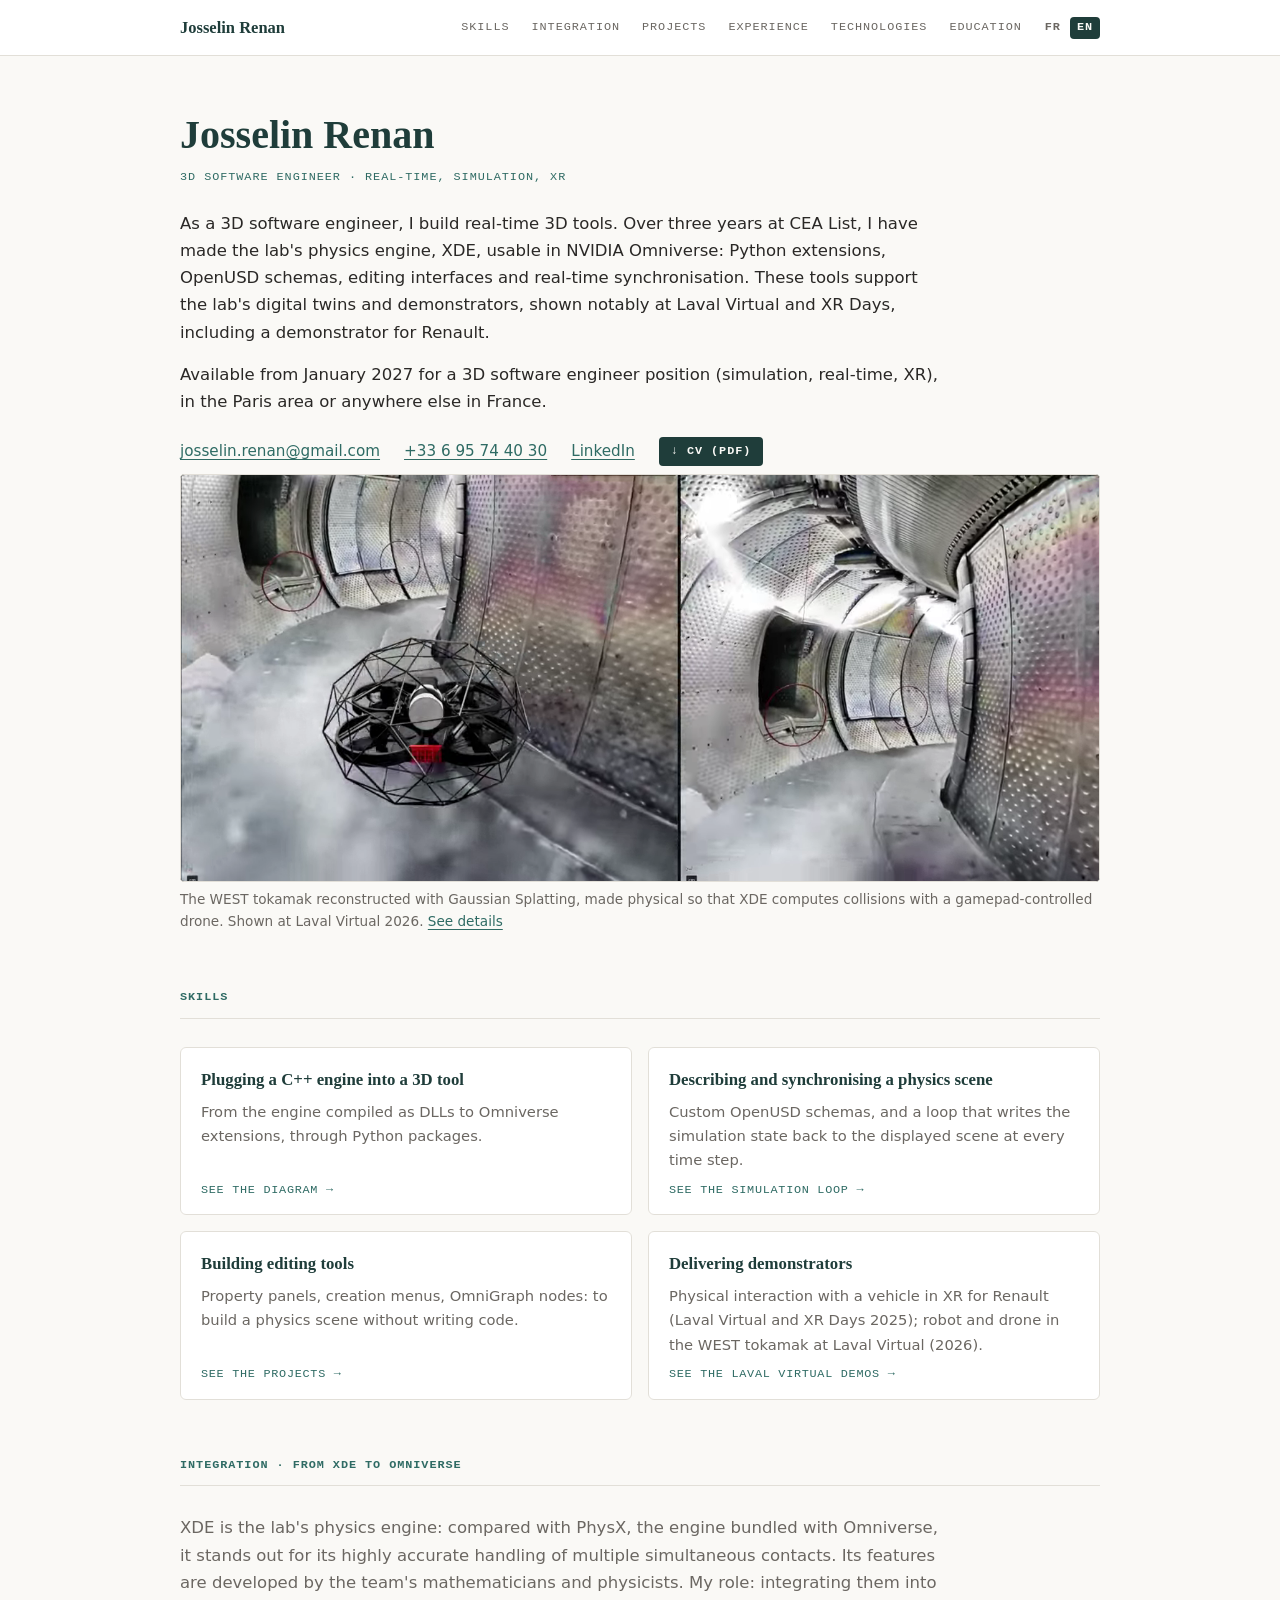
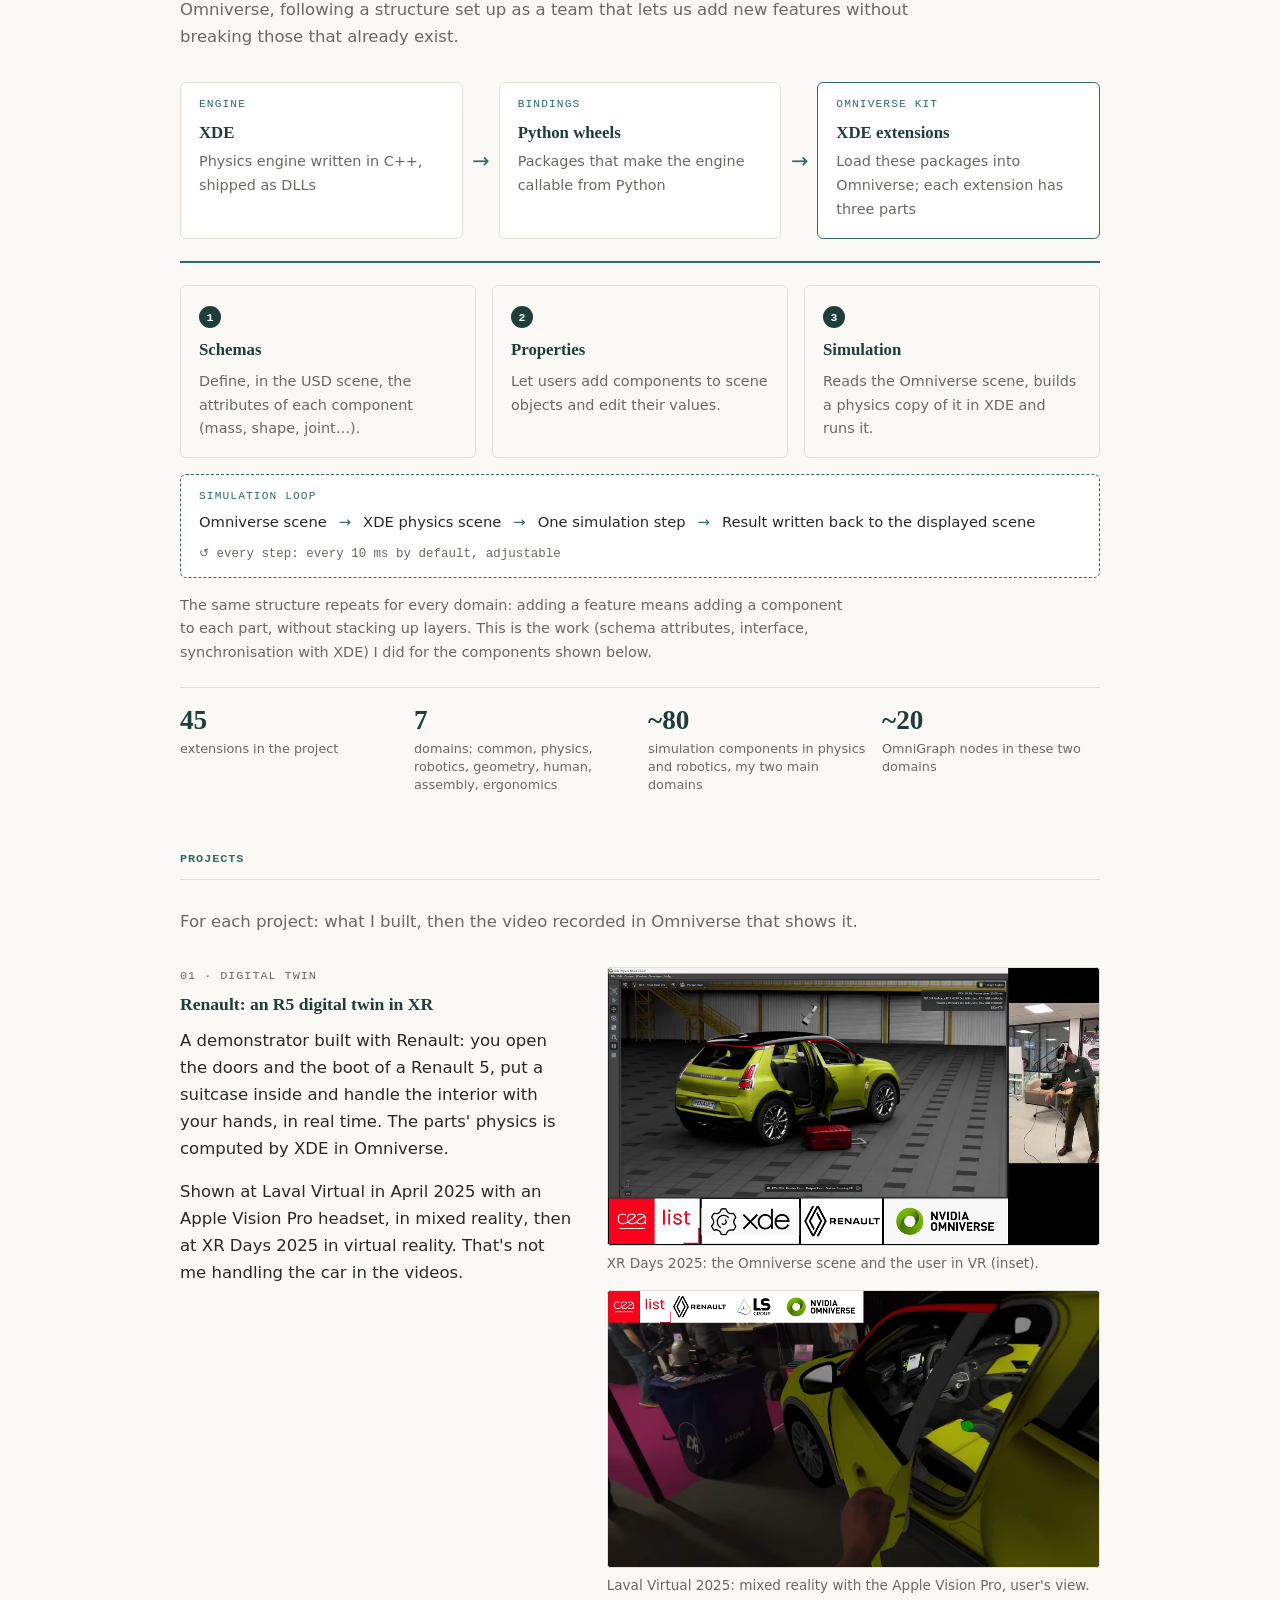
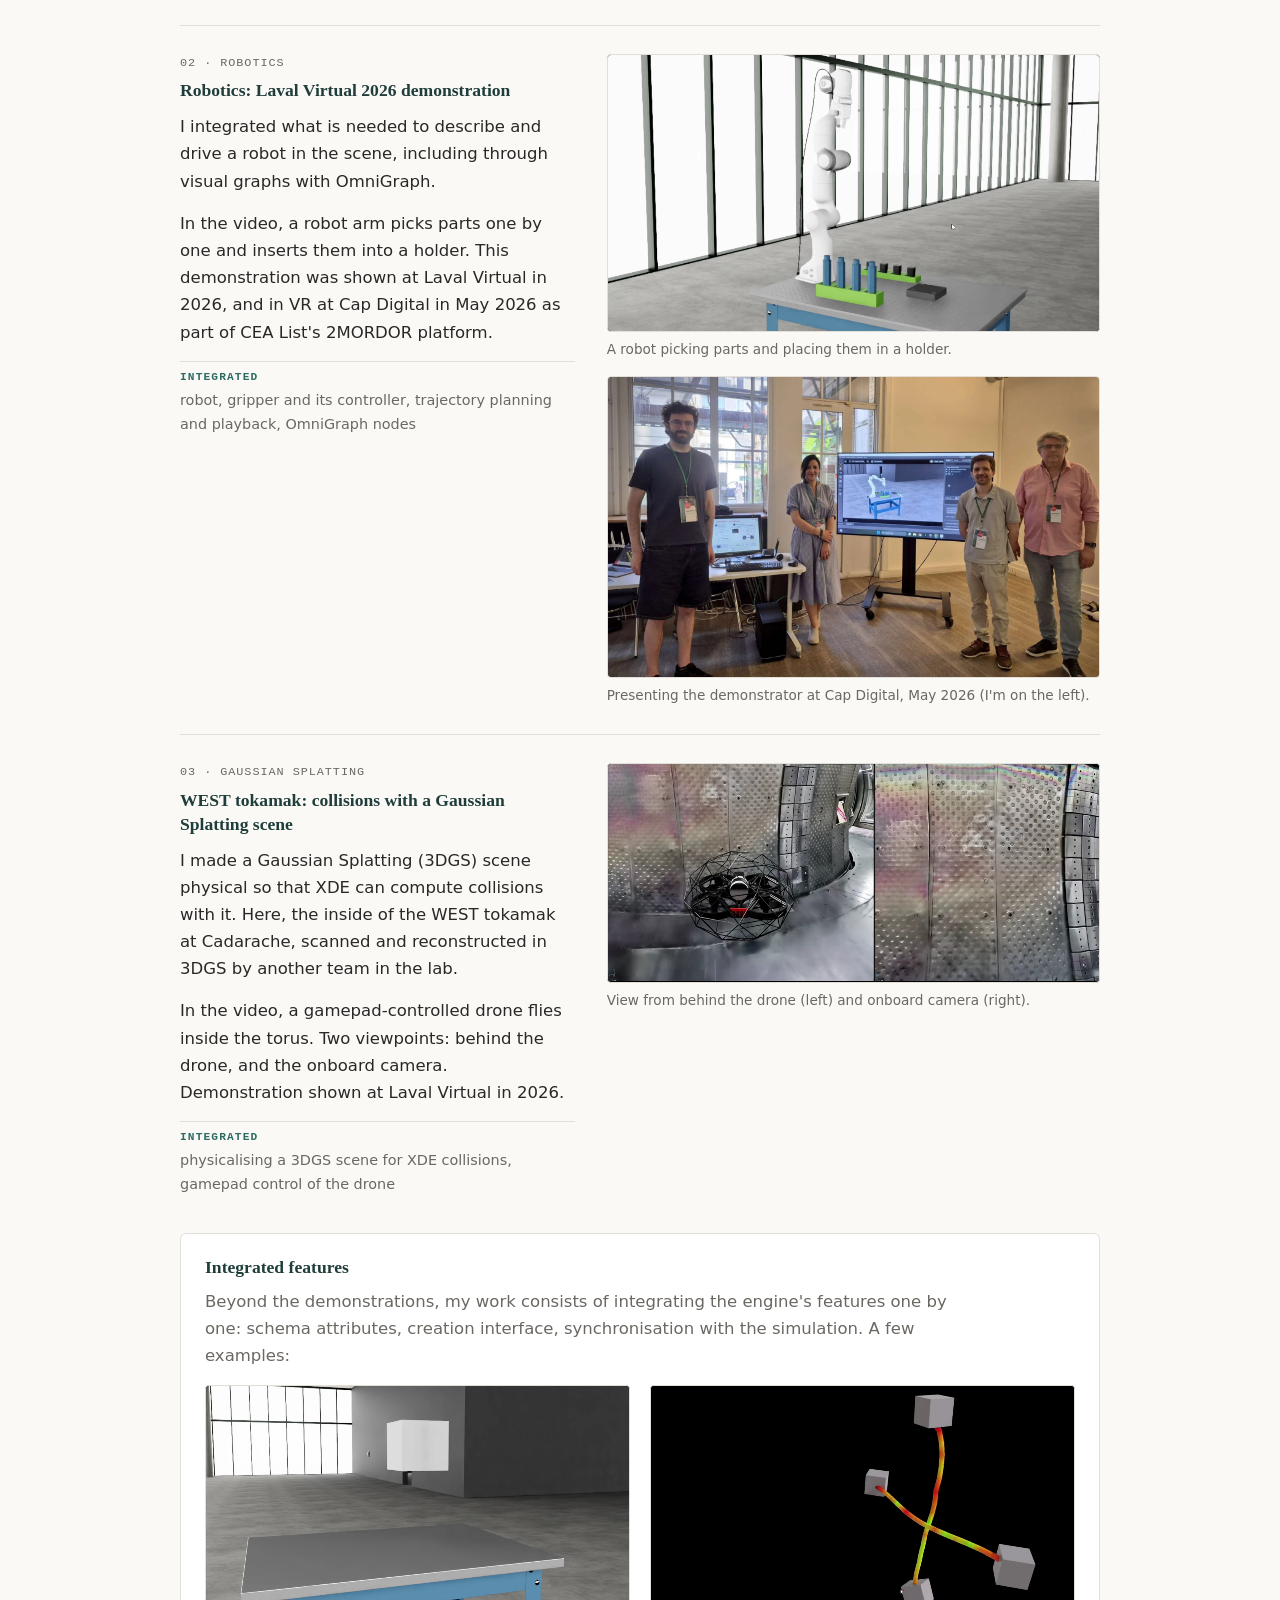
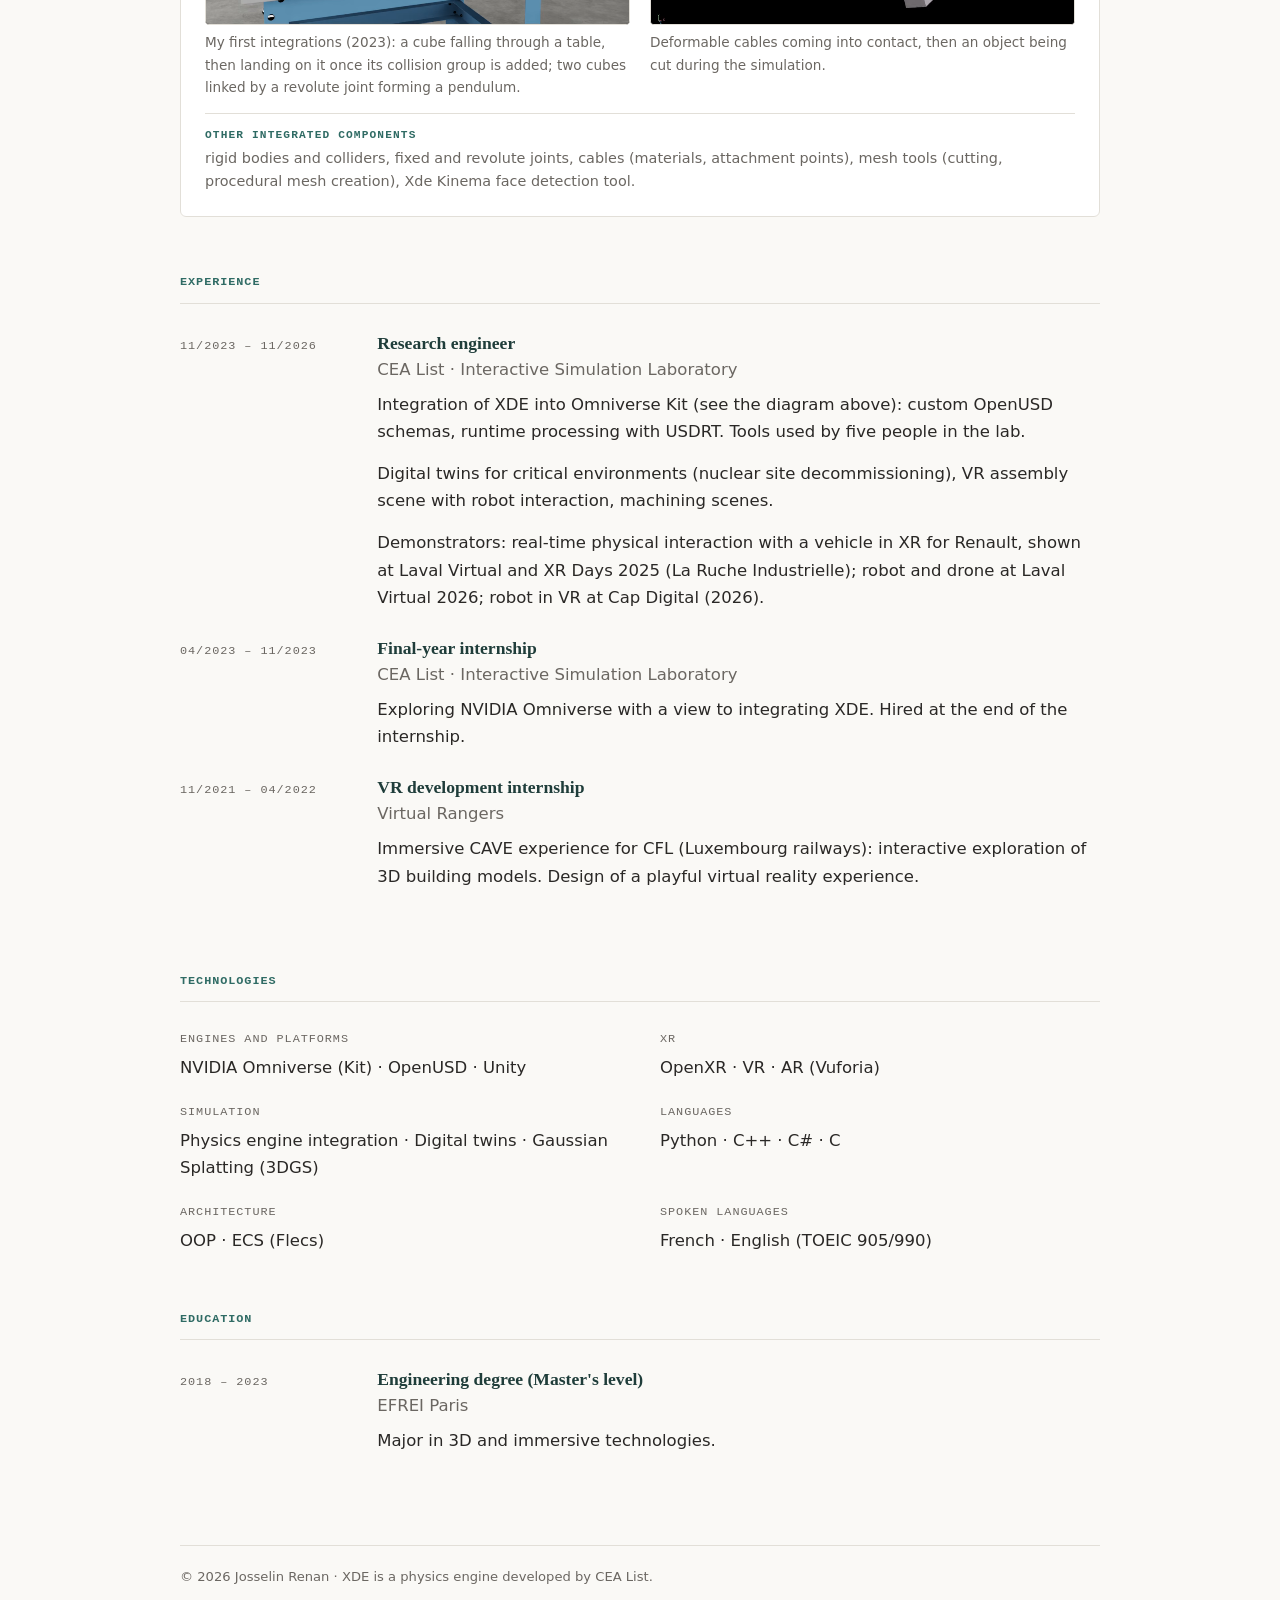
==== en/index.html @ 2a88cb00 "Drone recentré sur la physicalisation du Gaussian Splatting (collisions XDE avec une scène 3DGS) Co-" ====
<!doctype html>
<html lang="en">
<head>
  <meta charset="utf-8">
  <meta name="viewport" content="width=device-width, initial-scale=1">
  <title>Josselin Renan — 3D Software Engineer</title>
  <meta name="description" content="3D software engineer: real-time 3D tools, simulation and XR (NVIDIA Omniverse, OpenUSD, Python, C++).">
  <meta property="og:title" content="Josselin Renan — 3D Software Engineer">
  <meta property="og:description" content="3D software engineer: real-time 3D tools, simulation and XR (NVIDIA Omniverse, OpenUSD, Python, C++).">
  <meta property="og:type" content="website">
  <meta property="og:url" content="https://sbyrexii.github.io/en/">
  <meta property="og:image" content="https://sbyrexii.github.io/og.jpg">
  <meta property="og:image:width" content="1200">
  <meta property="og:image:height" content="630">
  <meta property="og:image:alt" content="Drone colliding with the WEST tokamak reconstructed with Gaussian Splatting, in NVIDIA Omniverse.">
  <meta name="twitter:card" content="summary_large_image">
  <link rel="alternate" hreflang="fr" href="https://sbyrexii.github.io/">
  <link rel="alternate" hreflang="en" href="https://sbyrexii.github.io/en/">
  <link rel="icon" href="data:image/svg+xml,%3Csvg xmlns='http://www.w3.org/2000/svg' viewBox='0 0 32 32'%3E%3Crect width='32' height='32' rx='4' fill='%231f3d3a'/%3E%3Ctext x='16' y='22' font-family='Georgia,serif' font-size='15' font-weight='700' text-anchor='middle' fill='%23faf9f6'%3EJR%3C/text%3E%3C/svg%3E">
  <link rel="stylesheet" href="../css/style.css">
</head>
<body>

<nav class="nav" aria-label="Main navigation">
  <div class="nav__inner">
    <a class="nav__name" href="#top">Josselin Renan</a>
    <div class="nav__links">
      <a href="#skills">Skills</a>
      <a href="#integration">Integration</a>
      <a href="#work">Projects</a>
      <a href="#experience">Experience</a>
      <a href="#technologies">Technologies</a>
      <a href="#education">Education</a>
    </div>
    <div class="lang" aria-label="Language">
      <a href="../" hreflang="fr" lang="fr">FR</a>
      <span aria-current="true">EN</span>
    </div>
  </div>
</nav>

<main id="top">

  <header class="intro">
    <h1>Josselin Renan</h1>
    <p class="tagline">3D Software Engineer · Real-time, simulation, XR</p>
    <p>
      As a 3D software engineer, I build real-time 3D tools. Over three years at CEA List, I have made
      the lab's physics engine, XDE, usable in NVIDIA Omniverse: Python extensions, OpenUSD schemas, editing
      interfaces and real-time synchronisation. These tools support the lab's digital twins and demonstrators,
      shown notably at Laval Virtual and XR Days, including a demonstrator for Renault.
    </p>
    <p>Available from January 2027 for a 3D software engineer position (simulation, real-time, XR), in the Paris area or anywhere else in France.</p>
    <ul class="links">
      <li><a href="mailto:josselin.renan@gmail.com">josselin.renan@gmail.com</a></li>
      <li><a href="tel:+33695744030">+33 6 95 74 40 30</a></li>
      <li><a href="https://www.linkedin.com/in/josselin-renan" rel="me noopener">LinkedIn</a></li>
      <li><a class="button" href="../CV_Josselin_Renan_EN.pdf" download>↓ CV (PDF)</a></li>
    </ul>
  </header>

  <figure class="showcase clip">
    <video src="../videos/drone-tokamak.webm" muted loop playsinline preload="metadata"></video>
    <figcaption>The WEST tokamak reconstructed with Gaussian Splatting, made physical so that XDE computes collisions with a gamepad-controlled drone. Shown at Laval Virtual 2026. <a href="#drone">See details</a></figcaption>
  </figure>

  <section id="skills" aria-labelledby="skills-title">
    <h2 class="label" id="skills-title">Skills</h2>
    <ul class="skills-cards">
      <li>
        <strong>Plugging a C++ engine into a 3D tool</strong>
        <p>From the engine compiled as DLLs to Omniverse extensions, through Python packages.</p>
        <a href="#integration">See the diagram</a>
      </li>
      <li>
        <strong>Describing and synchronising a physics scene</strong>
        <p>Custom OpenUSD schemas, and a loop that writes the simulation state back to the displayed scene at every time step.</p>
        <a href="#integration">See the simulation loop</a>
      </li>
      <li>
        <strong>Building editing tools</strong>
        <p>Property panels, creation menus, OmniGraph nodes: to build a physics scene without writing code.</p>
        <a href="#work">See the projects</a>
      </li>
      <li>
        <strong>Delivering demonstrators</strong>
        <p>Physical interaction with a vehicle in XR for Renault (Laval Virtual and XR Days 2025); robot and drone in the WEST tokamak at Laval Virtual (2026).</p>
        <a href="#laval-virtual">See the Laval Virtual demos</a>
      </li>
    </ul>
  </section>

  <section id="integration" aria-labelledby="integration-title">
    <h2 class="label" id="integration-title">Integration · From XDE to Omniverse</h2>
    <p class="section-intro">
      XDE is the lab's physics engine: compared with PhysX, the engine bundled with Omniverse, it stands out for
      its highly accurate handling of multiple simultaneous contacts. Its features are developed by the team's
      mathematicians and physicists. My role: integrating them into Omniverse, following a structure set up as a team that lets us add new
      features without breaking those that already exist.
    </p>

    <figure class="arch">
      <ol class="arch__chain">
        <li class="arch__node">
          <span class="arch__kicker">Engine</span>
          <strong>XDE</strong>
          <span>Physics engine written in C++, shipped as DLLs</span>
        </li>
        <li class="arch__node">
          <span class="arch__kicker">Bindings</span>
          <strong>Python wheels</strong>
          <span>Packages that make the engine callable from Python</span>
        </li>
        <li class="arch__node arch__node--accent">
          <span class="arch__kicker">Omniverse Kit</span>
          <strong>XDE extensions</strong>
          <span>Load these packages into Omniverse; each extension has three parts</span>
        </li>
      </ol>

      <ol class="arch__parts">
        <li>
          <span class="arch__num">1</span>
          <strong>Schemas</strong>
          <p>Define, in the USD scene, the attributes of each component (mass, shape, joint…).</p>
        </li>
        <li>
          <span class="arch__num">2</span>
          <strong>Properties</strong>
          <p>Let users add components to scene objects and edit their values.</p>
        </li>
        <li>
          <span class="arch__num">3</span>
          <strong>Simulation</strong>
          <p>Reads the Omniverse scene, builds a physics copy of it in XDE and runs it.</p>
        </li>
      </ol>

      <div class="arch__loop" aria-label="Simulation loop">
        <span class="arch__loop-title">Simulation loop</span>
        <ol>
          <li>Omniverse scene</li>
          <li>XDE physics scene</li>
          <li>One simulation step</li>
          <li>Result written back to the displayed scene</li>
        </ol>
        <span class="arch__loop-back">↺ every step: every 10 ms by default, adjustable</span>
      </div>

      <figcaption>
        The same structure repeats for every domain: adding a feature means adding a component to each part,
        without stacking up layers. This is the work (schema attributes, interface, synchronisation with XDE) I did
        for the components shown below.
      </figcaption>
      <ul class="stats">
        <li><strong>45</strong><span>extensions in the project</span></li>
        <li><strong>7</strong><span>domains: common, physics, robotics, geometry, human, assembly, ergonomics</span></li>
        <li><strong>~80</strong><span>simulation components in physics and robotics, my two main domains</span></li>
        <li><strong>~20</strong><span>OmniGraph nodes in these two domains</span></li>
      </ul>
    </figure>
  </section>

  <section id="work" aria-labelledby="work-title">
    <h2 class="label" id="work-title">Projects</h2>
    <p class="section-intro">
      For each project: what I built, then the video recorded in Omniverse that shows it.
    </p>
    <ol class="works" id="chapters"></ol>
    <div class="features">
      <h3>Integrated features</h3>
      <p>
        Beyond the demonstrations, my work consists of integrating the engine's features one by one:
        schema attributes, creation interface, synchronisation with the simulation. A few examples:
      </p>
      <div class="features__grid">
        <figure class="clip">
          <video src="../videos/collisions-liaisons.webm" muted loop playsinline preload="metadata"></video>
          <figcaption>My first integrations (2023): a cube falling through a table, then landing on it once its collision group is added; two cubes linked by a revolute joint forming a pendulum.</figcaption>
        </figure>
        <figure class="clip">
          <video src="../videos/cables-decoupe.webm" muted loop playsinline preload="metadata"></video>
          <figcaption>Deformable cables coming into contact, then an object being cut during the simulation.</figcaption>
        </figure>
      </div>
      <p class="works-more"><span>Other integrated components</span>rigid bodies and colliders, fixed and revolute joints, cables (materials, attachment points), mesh tools (cutting, procedural mesh creation), Xde Kinema face detection tool.</p>
    </div>
    <noscript><p class="section-intro">Enable JavaScript to see the work and the videos.</p></noscript>
  </section>

  <section id="experience" aria-labelledby="experience-title">
    <h2 class="label" id="experience-title">Experience</h2>
    <div class="entry">
      <p class="entry__date">11/2023 – 11/2026</p>
      <div>
        <h3>Research engineer</h3>
        <p class="entry__org">CEA List · Interactive Simulation Laboratory</p>
        <p>Integration of XDE into Omniverse Kit (see the diagram above): custom OpenUSD schemas, runtime processing with USDRT. Tools used by five people in the lab.</p>
        <p>Digital twins for critical environments (nuclear site decommissioning), VR assembly scene with robot interaction, machining scenes.</p>
        <p>Demonstrators: real-time physical interaction with a vehicle in XR for Renault, shown at Laval Virtual and XR Days 2025 (La Ruche Industrielle); robot and drone at Laval Virtual 2026; robot in VR at Cap Digital (2026).</p>
      </div>
    </div>
    <div class="entry">
      <p class="entry__date">04/2023 – 11/2023</p>
      <div>
        <h3>Final-year internship</h3>
        <p class="entry__org">CEA List · Interactive Simulation Laboratory</p>
        <p>Exploring NVIDIA Omniverse with a view to integrating XDE. Hired at the end of the internship.</p>
      </div>
    </div>
    <div class="entry">
      <p class="entry__date">11/2021 – 04/2022</p>
      <div>
        <h3>VR development internship</h3>
        <p class="entry__org">Virtual Rangers</p>
        <p>Immersive CAVE experience for CFL (Luxembourg railways): interactive exploration of 3D building models. Design of a playful virtual reality experience.</p>
      </div>
    </div>
  </section>

  <section id="technologies" aria-labelledby="technologies-title">
    <h2 class="label" id="technologies-title">Technologies</h2>
    <dl class="skills">
      <div><dt>Engines and platforms</dt><dd>NVIDIA Omniverse (Kit) · OpenUSD · Unity</dd></div>
      <div><dt>XR</dt><dd>OpenXR · VR · AR (Vuforia)</dd></div>
      <div><dt>Simulation</dt><dd>Physics engine integration · Digital twins · Gaussian Splatting (3DGS)</dd></div>
      <div><dt>Languages</dt><dd>Python · C++ · C# · C</dd></div>
      <div><dt>Architecture</dt><dd>OOP · ECS (Flecs)</dd></div>
      <div><dt>Spoken languages</dt><dd>French · English (TOEIC 905/990)</dd></div>
    </dl>
  </section>

  <section id="education" aria-labelledby="education-title">
    <h2 class="label" id="education-title">Education</h2>
    <div class="entry">
      <p class="entry__date">2018 – 2023</p>
      <div>
        <h3>Engineering degree (Master's level)</h3>
        <p class="entry__org">EFREI Paris</p>
        <p>Major in 3D and immersive technologies.</p>
      </div>
    </div>
  </section>

</main>

<footer class="footer">
  <p>© <span id="year">2026</span> Josselin Renan · XDE is a physics engine developed by CEA List.</p>
</footer>

<script src="../js/chapters.en.js"></script>
<script src="../js/main.js"></script>
</body>
</html>
---- css/style.css ----
:root {
  --bg: #faf9f6;
  --surface: #ffffff;
  --line: #e2dfd8;
  --text: #2a2826;
  --muted: #6b6762;
  --heading: #1f3d3a;
  --accent: #2f6b64;

  --serif: "Iowan Old Style", "Palatino Linotype", Palatino, Georgia, serif;
  --sans: "Segoe UI", system-ui, -apple-system, "Helvetica Neue", Arial, sans-serif;
  --mono: ui-monospace, "Cascadia Mono", "SF Mono", Consolas, monospace;
  --page: min(920px, 100% - 40px);
}

@media (prefers-color-scheme: dark) {
  :root {
    --bg: #171918;
    --surface: #1e2120;
    --line: #313635;
    --text: #dcdad5;
    --muted: #9a9892;
    --heading: #e8e6e1;
    --accent: #7fbdb4;
  }
}

* { box-sizing: border-box; }

html { scroll-behavior: smooth; scroll-padding-top: 68px; }

body {
  margin: 0;
  background: var(--bg);
  color: var(--text);
  font: 16.5px/1.65 var(--sans);
}

h1, h2, h3 { margin: 0; font-family: var(--serif); color: var(--heading); font-weight: 600; }
h1 { font-size: 2.5rem; line-height: 1.15; }
h3 { font-size: 1.1rem; line-height: 1.35; }
p { margin: 0 0 0.9em; }
a { color: var(--accent); text-underline-offset: 3px; }
a:hover { color: var(--heading); }
:focus-visible { outline: 2px solid var(--accent); outline-offset: 3px; }

.label, .tagline, .entry__date, .work__meta, .skills dt, .nav__links {
  font-family: var(--mono);
  font-size: 0.74rem;
  letter-spacing: 0.08em;
  text-transform: uppercase;
}

/* ---------- Navigation ---------- */

.nav { position: sticky; top: 0; z-index: 10; background: var(--surface); border-bottom: 1px solid var(--line); }
.nav__inner { width: var(--page); margin: 0 auto; display: flex; justify-content: space-between; align-items: center; gap: 16px; padding: 14px 0; }
.nav__name { font-family: var(--serif); font-weight: 600; color: var(--heading); text-decoration: none; white-space: nowrap; }
.nav__links { display: flex; flex-wrap: wrap; justify-content: flex-end; gap: 6px 22px; }
.nav__links a { color: var(--muted); text-decoration: none; }
.nav__links { margin-left: auto; }
.lang { display: flex; gap: 2px; font: 600 0.74rem/1 var(--mono); letter-spacing: 0.08em; }
.lang a, .lang span { padding: 5px 7px; border-radius: 4px; text-decoration: none; }
.lang a { color: var(--muted); }
.lang a:hover { color: var(--heading); }
.lang span { background: var(--heading); color: var(--bg); }
.nav__links a:hover { color: var(--heading); }

/* ---------- Sections ---------- */

main { width: var(--page); margin: 0 auto; }

.intro { padding: 56px 0 8px; max-width: 46em; }
.tagline { color: var(--accent); margin: 10px 0 22px; }
.links { list-style: none; display: flex; flex-wrap: wrap; align-items: center; gap: 6px 24px; padding: 0; margin: 22px 0 0; font-size: 0.95rem; }
.button {
  display: inline-block;
  padding: 6px 12px;
  border-radius: 4px;
  background: var(--heading);
  color: var(--bg);
  font: 700 0.74rem/1.4 var(--mono);
  letter-spacing: 0.08em;
  text-transform: uppercase;
  text-decoration: none;
}
.button:hover { background: var(--accent); color: var(--bg); }

.showcase { margin: 36px 0 0; }
.showcase video { width: 100%; }
.showcase figcaption a { white-space: nowrap; }

section { padding-top: 56px; }
.label { color: var(--accent); font-weight: 700; padding-bottom: 10px; border-bottom: 1px solid var(--line); margin-bottom: 28px; }
.section-intro { max-width: 46em; color: var(--muted); margin-bottom: 32px; }
.section-intro + .section-intro { margin-top: -18px; }

/* ---------- Travaux ---------- */

.works { list-style: none; margin: 0; padding: 0; }
.work {
  display: grid;
  grid-template-columns: minmax(0, 1fr) minmax(0, 1.25fr);
  gap: 32px;
  align-items: start;
  padding: 28px 0;
  border-top: 1px solid var(--line);
}
.work:first-child { border-top: 0; padding-top: 0; }
.work--text-only { grid-template-columns: minmax(0, 46em); }
.work__meta { color: var(--muted); margin-bottom: 6px; }
.work h3 { margin-bottom: 10px; }
.work__text p:last-child { margin-bottom: 0; }
.work__did { font-size: 0.9rem; color: var(--muted); padding-top: 10px; border-top: 1px solid var(--line); }
.features { margin-top: 8px; padding: 22px 24px; background: var(--surface); border: 1px solid var(--line); border-radius: 6px; }
.features h3 { margin-bottom: 8px; }
.features > p:not(.works-more) { color: var(--muted); max-width: 46em; }
.features__grid { display: grid; grid-template-columns: repeat(2, minmax(0, 1fr)); gap: 20px; margin: 16px 0 4px; }
.works-more { margin: 14px 0 0; padding-top: 16px; border-top: 1px solid var(--line); font-size: 0.9rem; color: var(--muted); }
.works-more span { display: block; font: 600 0.7rem/1 var(--mono); letter-spacing: 0.1em; text-transform: uppercase; color: var(--accent); margin-bottom: 6px; }
.work__did span { display: block; font: 600 0.7rem/1 var(--mono); letter-spacing: 0.1em; text-transform: uppercase; color: var(--accent); margin-bottom: 6px; }

.work__media { display: grid; gap: 16px; }
.clip { margin: 0; }
/* Le cadre épouse la vidéo : elle rétrécit pour tenir dans la colonne, sans jamais être agrandie. */
.clip video {
  display: block;
  max-width: 100%;
  height: auto;
  border: 1px solid var(--line);
  border-radius: 4px;
  background: #000;
}
.clip img { display: block; max-width: 100%; height: auto; border: 1px solid var(--line); border-radius: 4px; }
.clip video:not([controls]) { cursor: zoom-in; }
.lightbox {
  padding: 0; border: 0; background: transparent; max-width: 96vw; max-height: 92vh; overflow: visible;
}
.lightbox::backdrop { background: rgba(10, 12, 12, 0.88); }
.lightbox video { display: block; width: min(96vw, 160vh); max-height: 92vh; object-fit: contain; border-radius: 4px; cursor: zoom-out; }
.lightbox__close {
  position: absolute; top: -14px; right: -14px; width: 32px; height: 32px; border: 0; border-radius: 50%;
  background: var(--bg); color: var(--heading); font: 600 1.2rem/1 var(--sans); cursor: pointer;
}
.clip iframe { display: block; width: 100%; aspect-ratio: 16 / 9; border: 1px solid var(--line); border-radius: 4px; }
.clip figcaption { font-size: 0.85rem; color: var(--muted); margin-top: 6px; }
.clip__placeholder {
  aspect-ratio: 16 / 9;
  display: grid;
  place-content: center;
  justify-items: center;
  gap: 4px;
  border: 1px dashed var(--line);
  border-radius: 4px;
  color: var(--muted);
  font-size: 0.85rem;
}
.clip__placeholder code { font: 0.74rem var(--mono); }

/* ---------- Savoir-faire ---------- */

.skills-cards { list-style: none; margin: 0; padding: 0; display: grid; grid-template-columns: repeat(2, minmax(0, 1fr)); gap: 16px; }
.skills-cards li { padding: 18px 20px; background: var(--surface); border: 1px solid var(--line); border-radius: 6px; display: flex; flex-direction: column; }
.skills-cards strong { font-family: var(--serif); color: var(--heading); font-size: 1.05rem; }
.skills-cards p { margin: 6px 0 12px; color: var(--muted); font-size: 0.92rem; flex: 1; }
.skills-cards a { font: 500 0.74rem/1 var(--mono); letter-spacing: 0.06em; text-transform: uppercase; text-decoration: none; }
.skills-cards a::after { content: " \2192"; }

/* ---------- Schéma d'intégration ---------- */

.arch { margin: 0; }
.arch ol { list-style: none; margin: 0; padding: 0; }
.arch strong { display: block; font-family: var(--serif); color: var(--heading); font-size: 1.05rem; }

.arch__chain { display: grid; grid-template-columns: repeat(3, minmax(0, 1fr)); gap: 36px; }
.arch__node { position: relative; padding: 16px 18px; background: var(--surface); border: 1px solid var(--line); border-radius: 6px; }
.arch__node span:last-child { display: block; color: var(--muted); font-size: 0.9rem; margin-top: 4px; }
.arch__node:not(:last-child)::after {
  content: "→";
  position: absolute; right: -28px; top: 50%; transform: translateY(-50%);
  color: var(--accent); font-size: 1.3rem;
}
.arch__node--accent { border-color: var(--accent); }
.arch__kicker, .arch__loop-title { font: 500 0.7rem/1 var(--mono); letter-spacing: 0.1em; text-transform: uppercase; color: var(--accent); display: block; margin-bottom: 8px; }

.arch .arch__parts {
  display: grid; grid-template-columns: repeat(3, minmax(0, 1fr)); gap: 16px;
  margin-top: 22px; padding-top: 22px; border-top: 2px solid var(--accent);
}
.arch__parts li { padding: 16px 18px; border: 1px solid var(--line); border-radius: 6px; }
.arch__parts p { margin: 6px 0 0; color: var(--muted); font-size: 0.9rem; }
.arch__num {
  display: inline-grid; place-items: center; width: 22px; height: 22px; margin-bottom: 8px;
  border-radius: 50%; background: var(--heading); color: var(--bg); font: 700 0.72rem var(--mono);
}

.arch__loop { margin-top: 16px; padding: 16px 18px; background: var(--surface); border: 1px dashed var(--accent); border-radius: 6px; }
.arch__loop ol { display: flex; flex-wrap: wrap; align-items: center; gap: 8px 0; }
.arch__loop li { font-size: 0.92rem; }
.arch__loop li:not(:last-child)::after { content: "→"; color: var(--accent); margin: 0 12px; }
.arch__loop-back { display: block; margin-top: 10px; font: 0.78rem var(--mono); color: var(--muted); }

.arch figcaption { margin-top: 16px; color: var(--muted); font-size: 0.9rem; max-width: 46em; }
.arch .stats { list-style: none; padding-left: 0; margin-bottom: 0; display: grid; grid-template-columns: repeat(4, minmax(0, 1fr)); gap: 16px; margin-top: 22px; padding-top: 18px; border-top: 1px solid var(--line); }
.stats strong { display: block; font: 600 1.7rem/1.1 var(--serif); color: var(--heading); }
.stats span { display: block; margin-top: 4px; font-size: 0.8rem; color: var(--muted); line-height: 1.4; }

@media (max-width: 720px) {
  .arch__chain, .arch .arch__parts { grid-template-columns: minmax(0, 1fr); }
  .arch .stats { grid-template-columns: repeat(2, minmax(0, 1fr)); }
  .skills-cards { grid-template-columns: minmax(0, 1fr); }
  .features__grid { grid-template-columns: minmax(0, 1fr); }
  .features { padding: 18px 16px; }
  .arch__chain { gap: 28px; }
  .arch__node:not(:last-child)::after { content: "↓"; right: auto; left: 50%; top: auto; bottom: -26px; transform: translateX(-50%); }
  .arch__loop ol { flex-direction: column; align-items: flex-start; }
  .arch__loop li:not(:last-child)::after { content: "↓"; display: block; margin: 4px 0; }
}

/* ---------- Expérience, formation ---------- */

.entry { display: grid; grid-template-columns: 10.5em minmax(0, 1fr); gap: 24px; padding-bottom: 26px; }
.entry__date { color: var(--muted); margin: 0; padding-top: 5px; }
.entry__org { color: var(--muted); margin-bottom: 8px; }
.entry p:last-child { margin-bottom: 0; }

/* ---------- Compétences ---------- */

.skills { margin: 0; display: grid; grid-template-columns: repeat(2, minmax(0, 1fr)); gap: 22px 40px; }
.skills dt { color: var(--muted); margin-bottom: 4px; }
.skills dd { margin: 0; }

/* ---------- Pied de page ---------- */

.footer { width: var(--page); margin: 64px auto 0; padding: 20px 0 36px; border-top: 1px solid var(--line); color: var(--muted); font-size: 0.82rem; }
.footer p { margin: 0; }

@media (max-width: 720px) {
  h1 { font-size: 2rem; }
  /* Sur téléphone, la barre ne garde que le nom : les liens de section prenaient deux lignes d'écran. */
  .nav__links { display: none; }
  .nav__inner { padding: 10px 0; }
  .work, .entry, .skills { grid-template-columns: minmax(0, 1fr); }
  .work { gap: 18px; }
  .entry { gap: 4px; }
  .entry__date { padding-top: 0; }
}

@media (prefers-reduced-motion: reduce) {
  html { scroll-behavior: auto; }
}
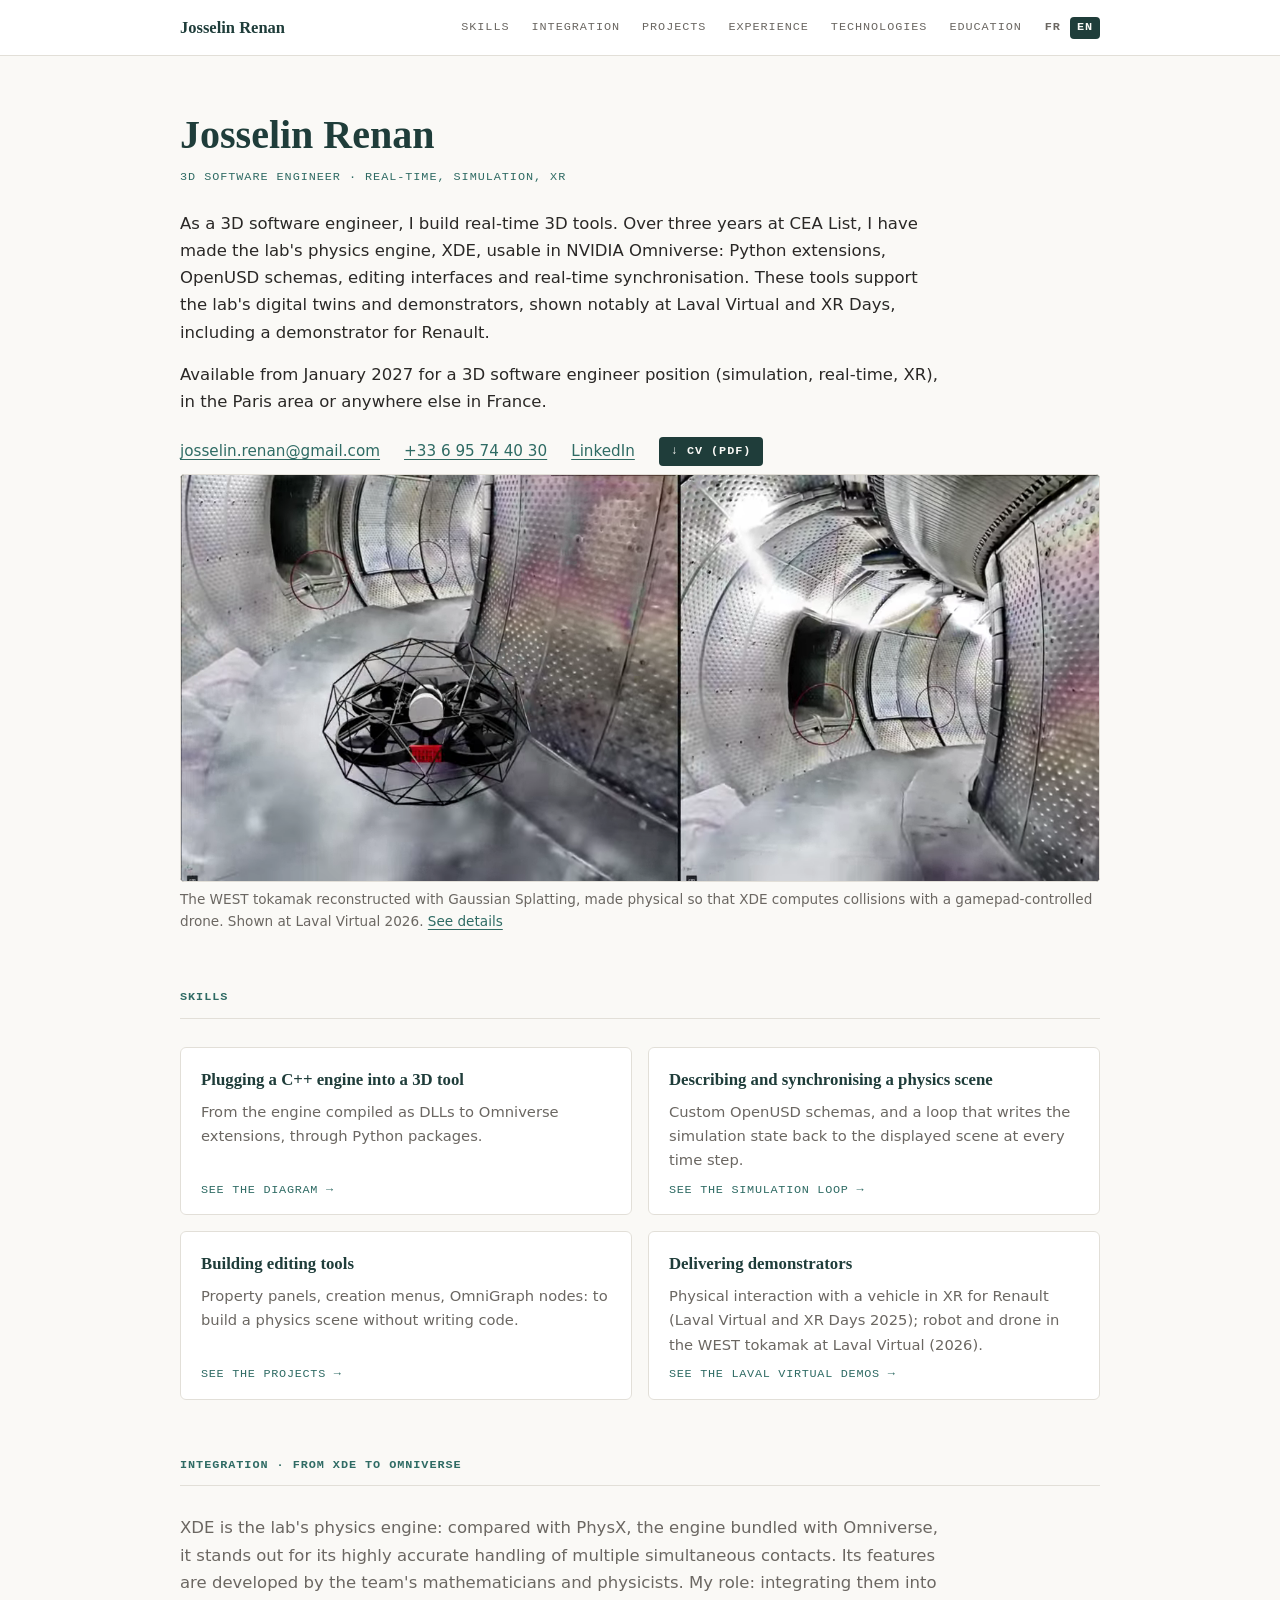
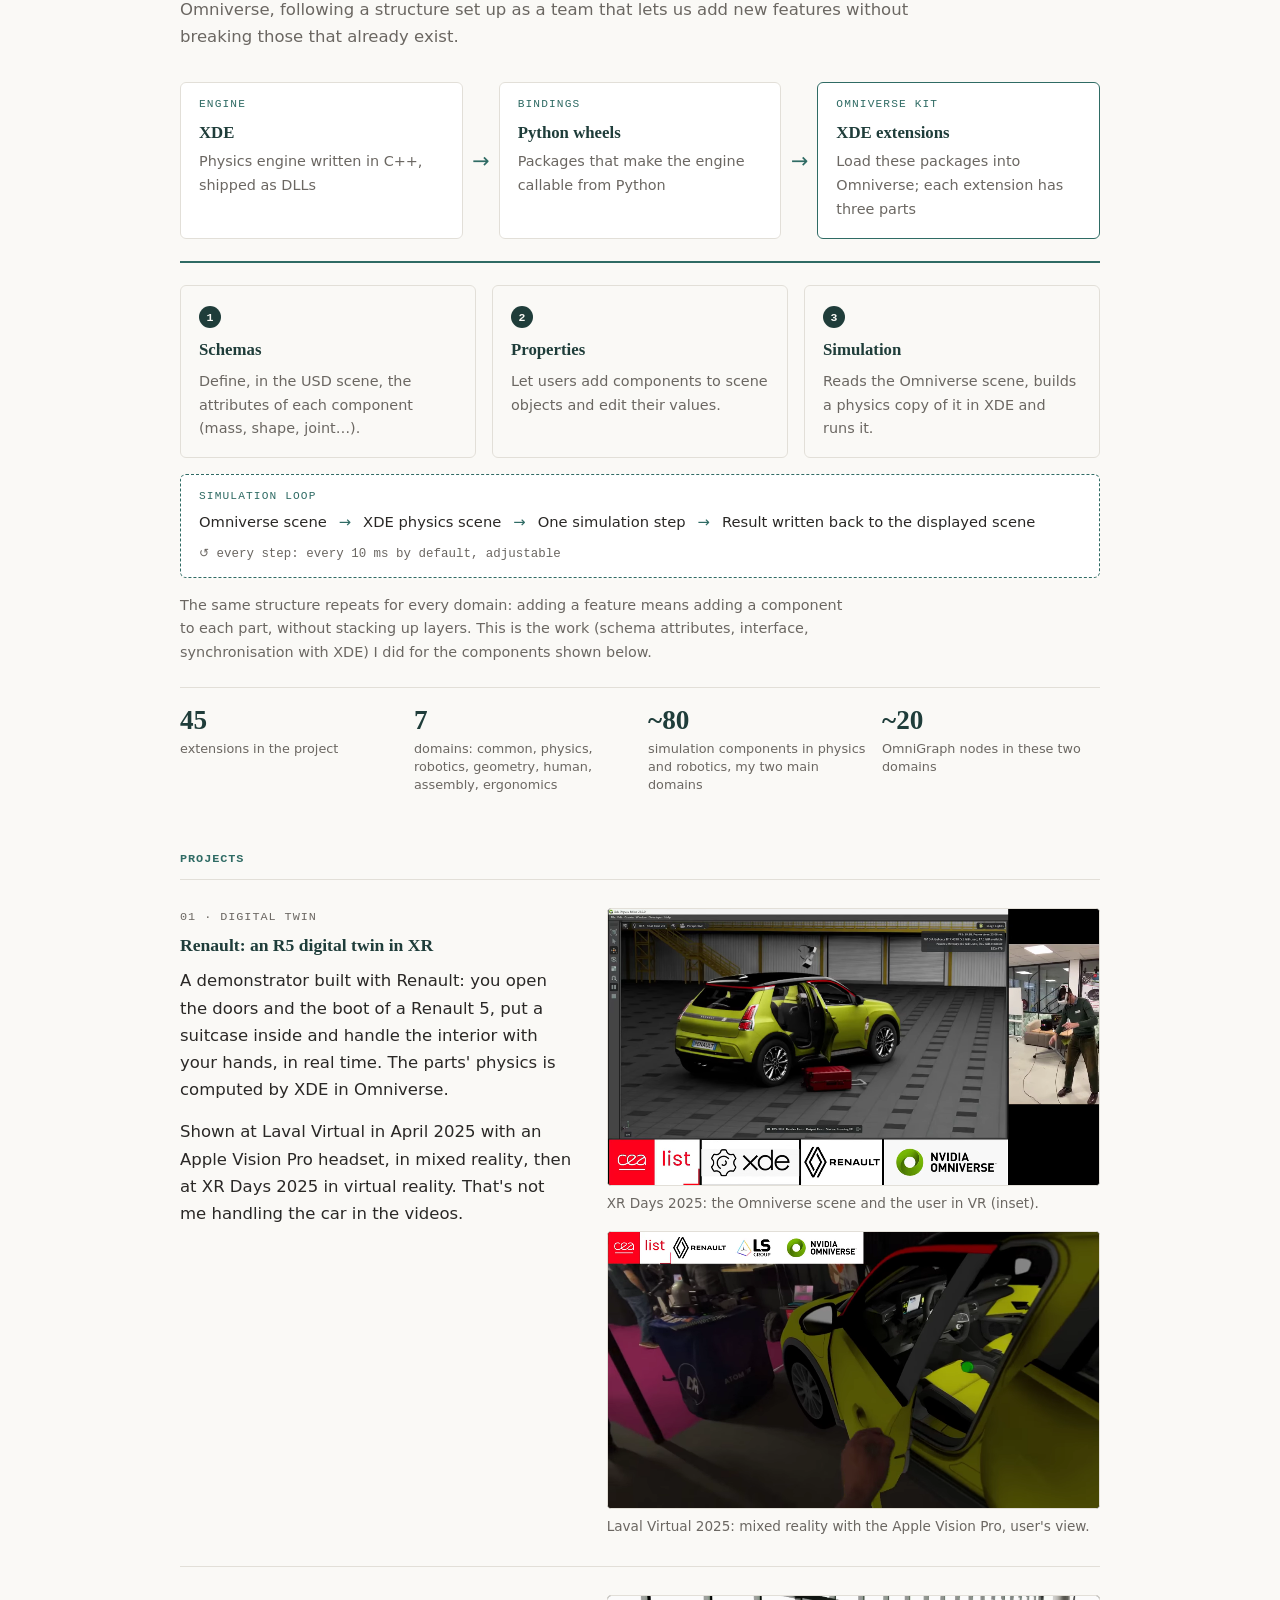
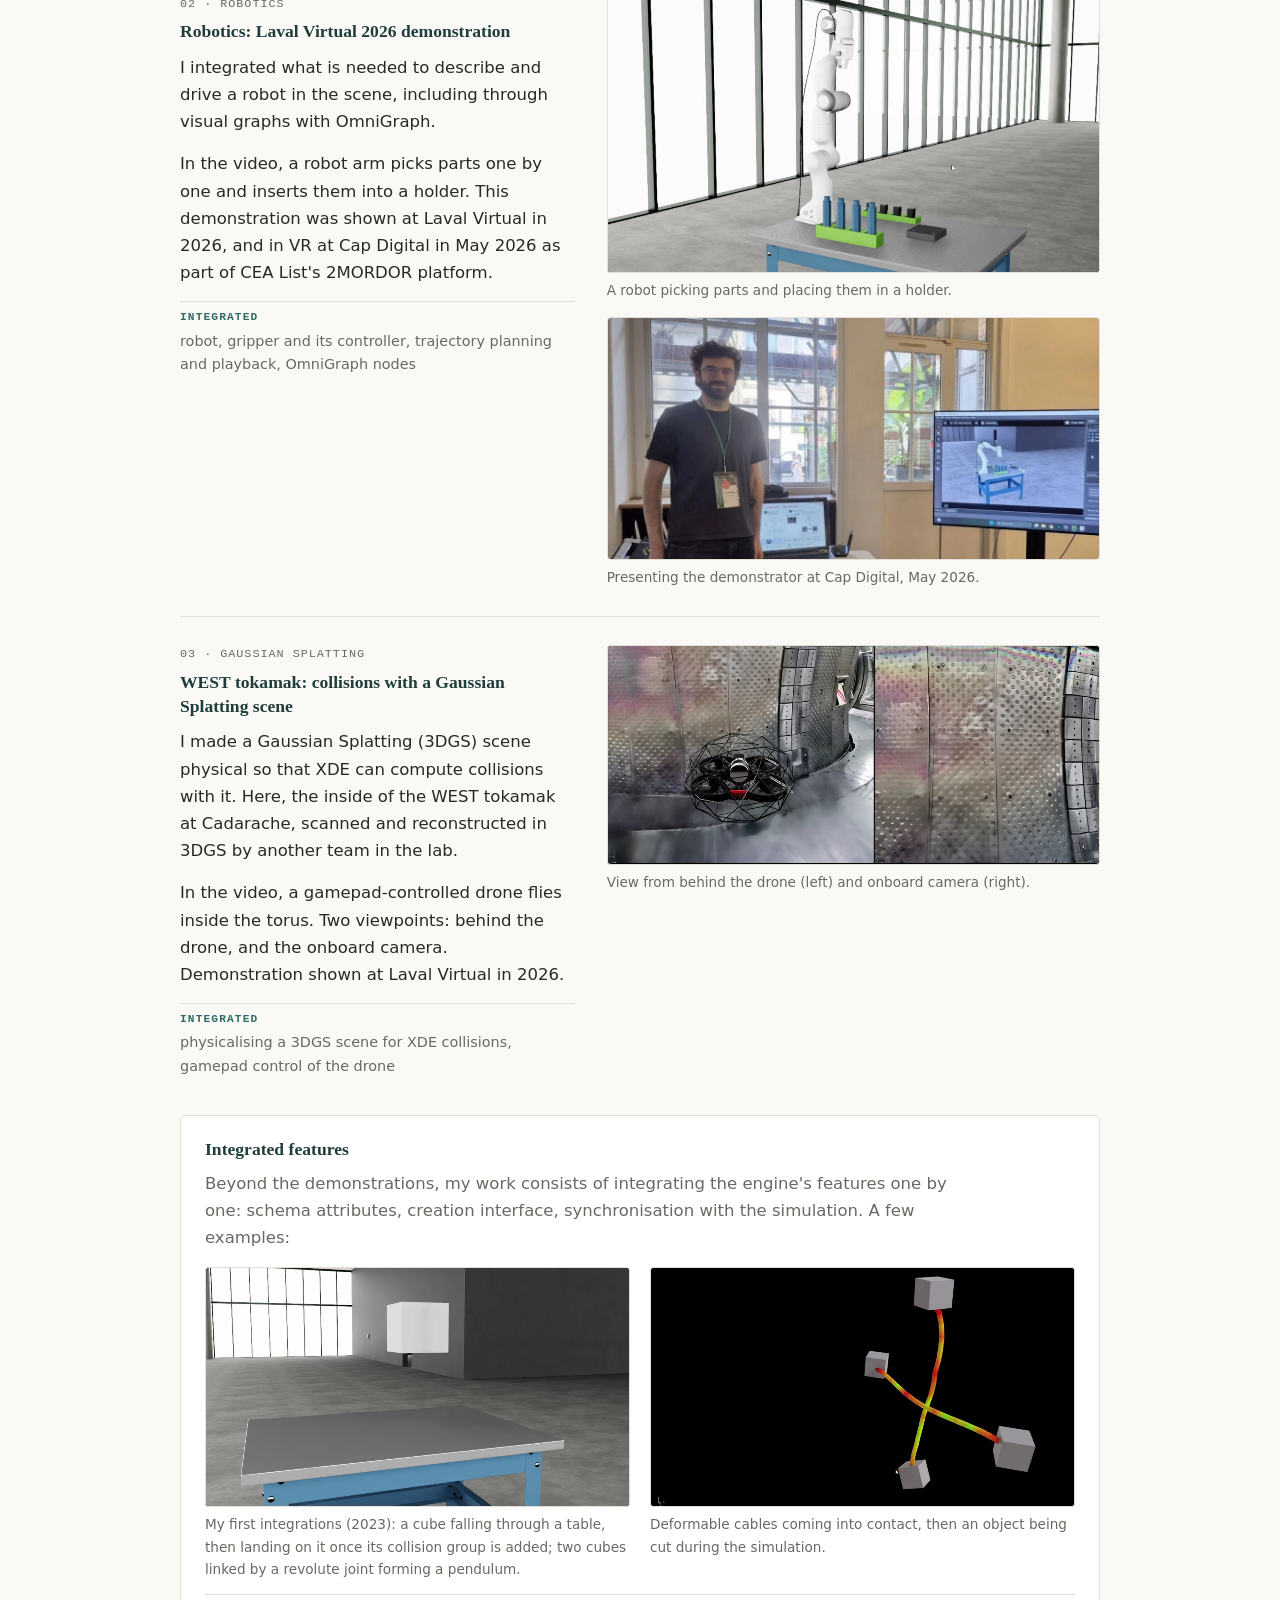
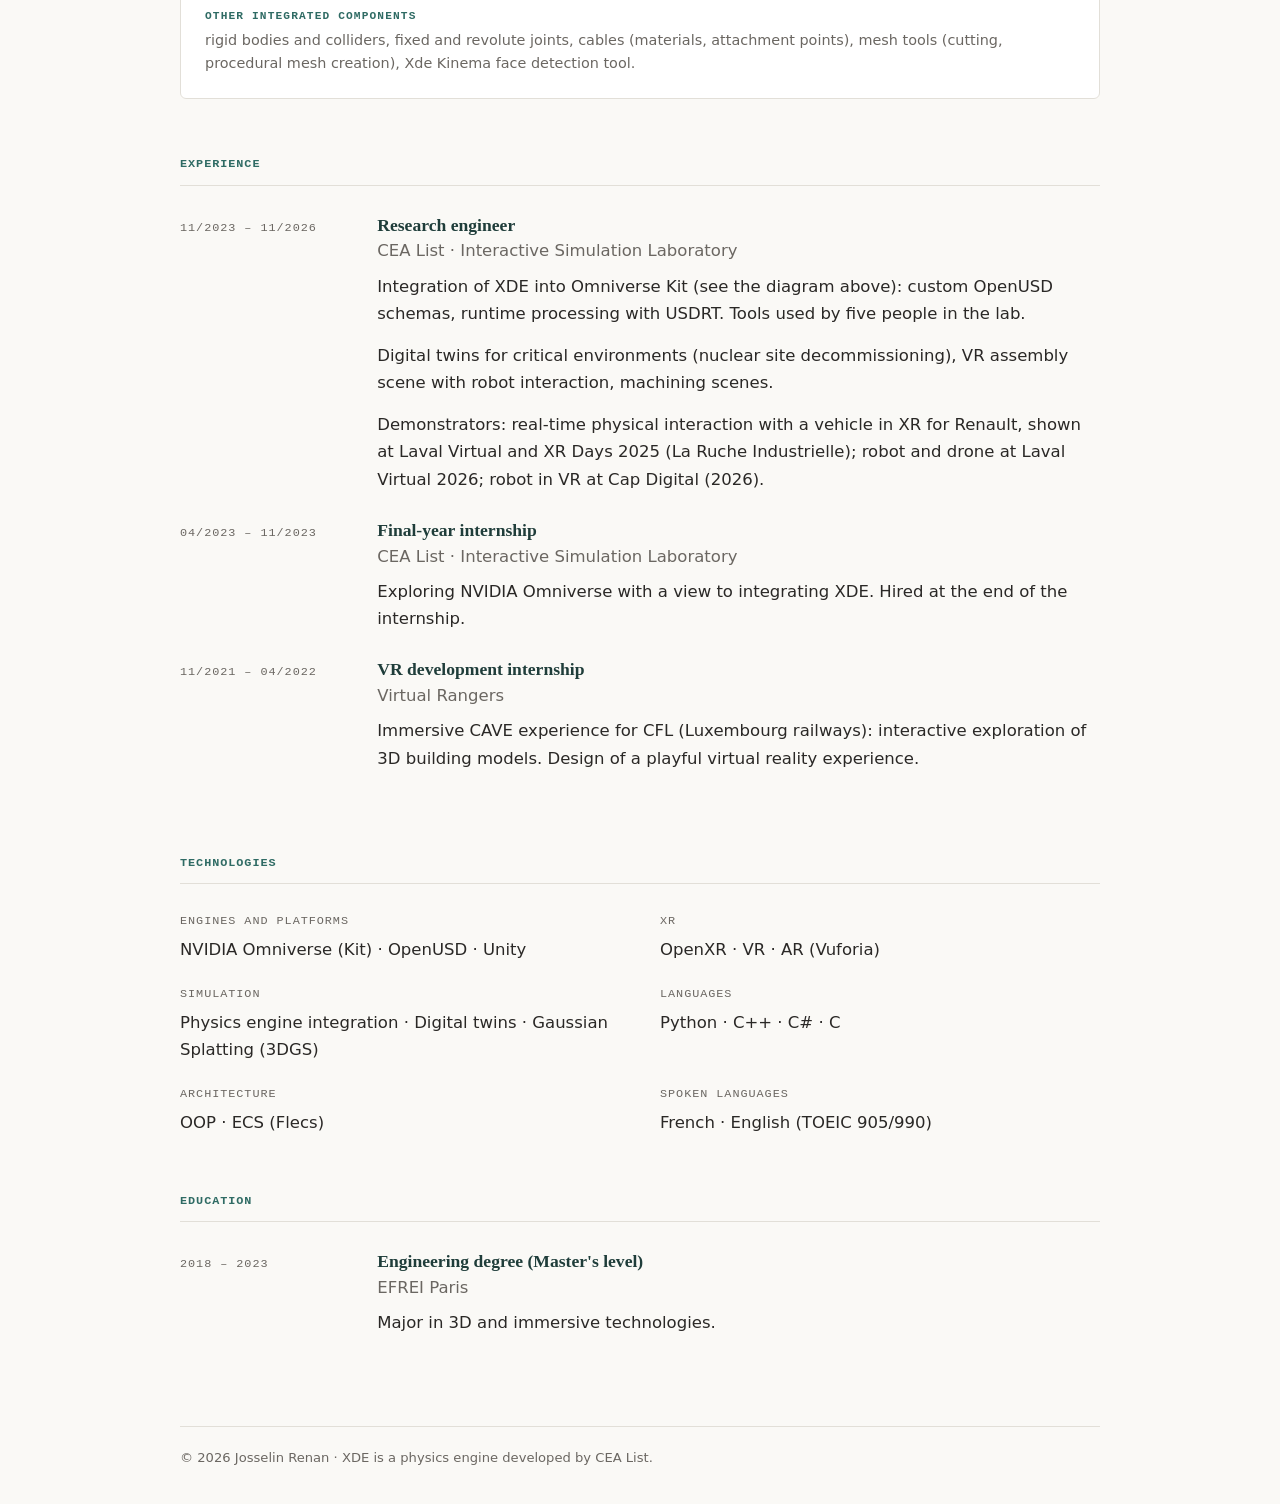
==== commit 00310277: "Retrait de la phrase d'explication des réalisations Co-Authored-By: Claude Opus 5.5 <noreply@anthrop" ====
--- a/en/index.html
+++ b/en/index.html
@@ -163,9 +163,6 @@
 
   <section id="work" aria-labelledby="work-title">
     <h2 class="label" id="work-title">Projects</h2>
-    <p class="section-intro">
-      For each project: what I built, then the video recorded in Omniverse that shows it.
-    </p>
     <ol class="works" id="chapters"></ol>
     <div class="features">
       <h3>Integrated features</h3>
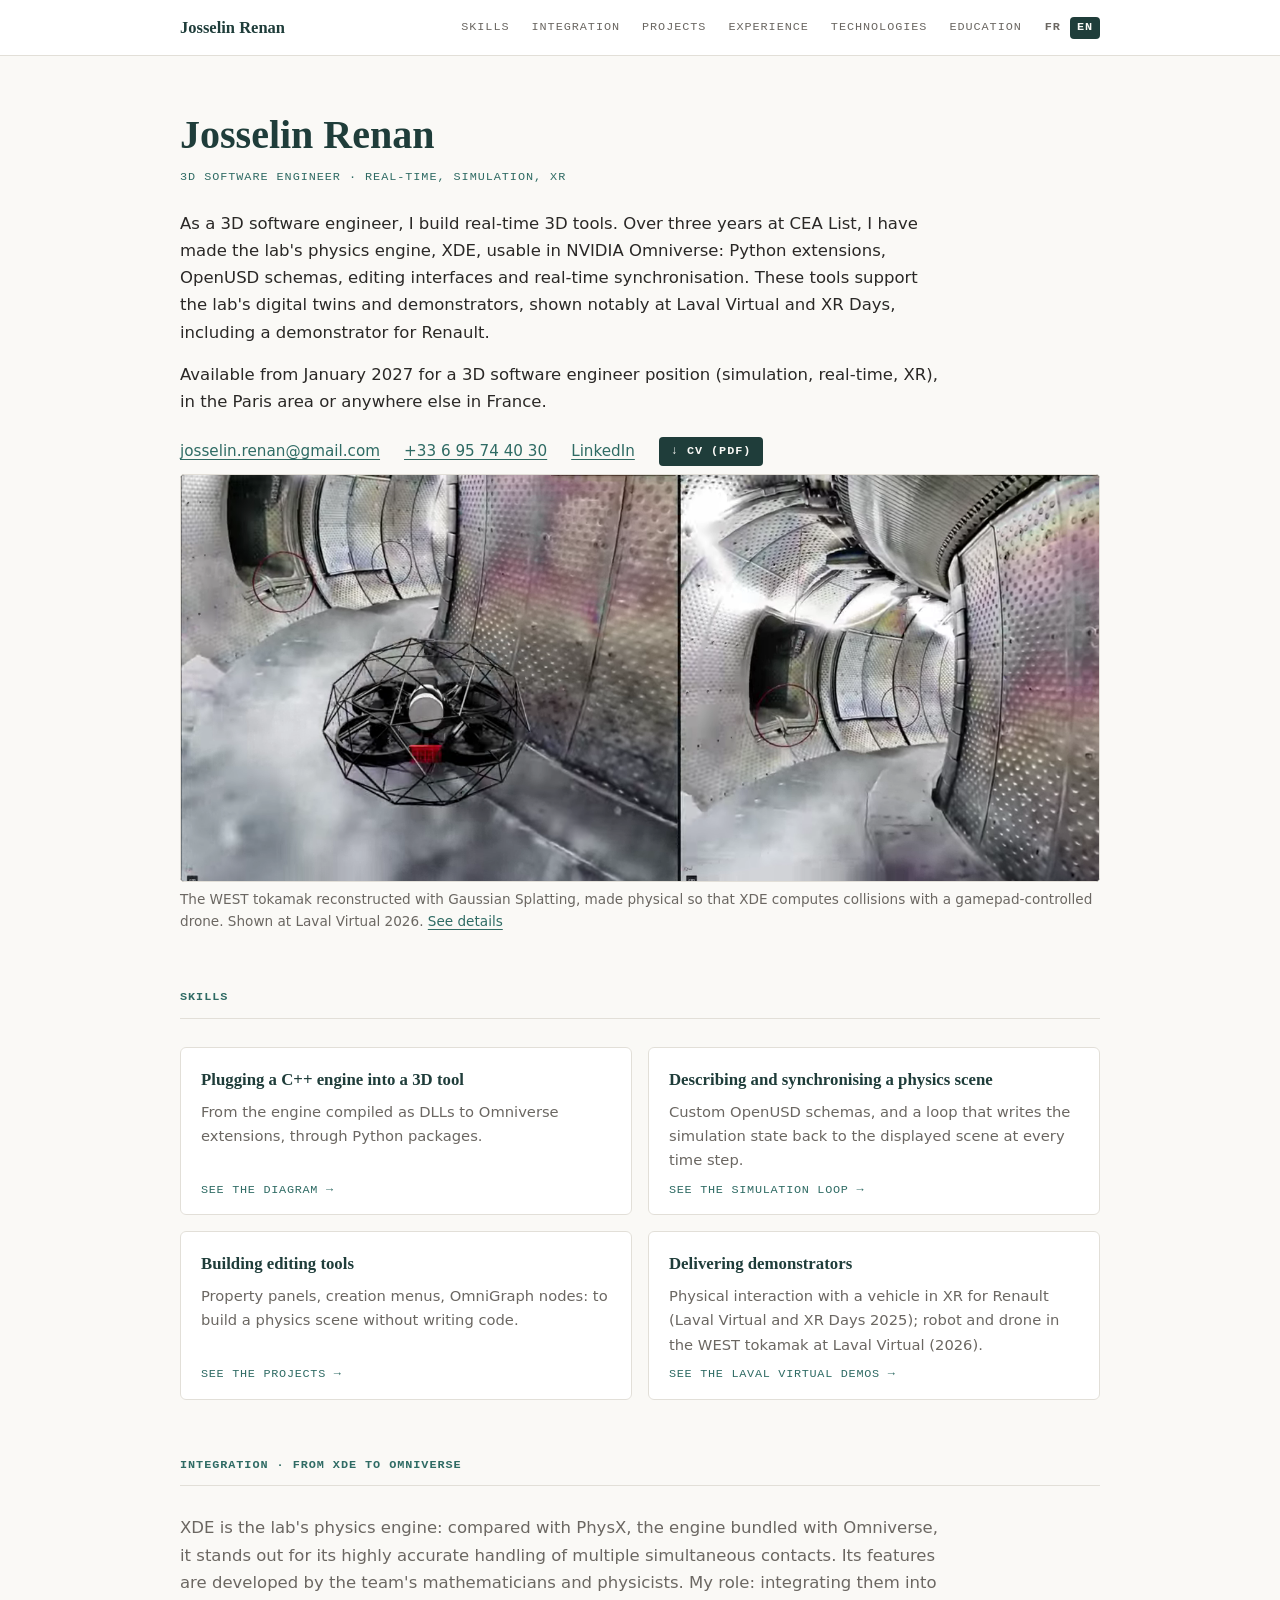
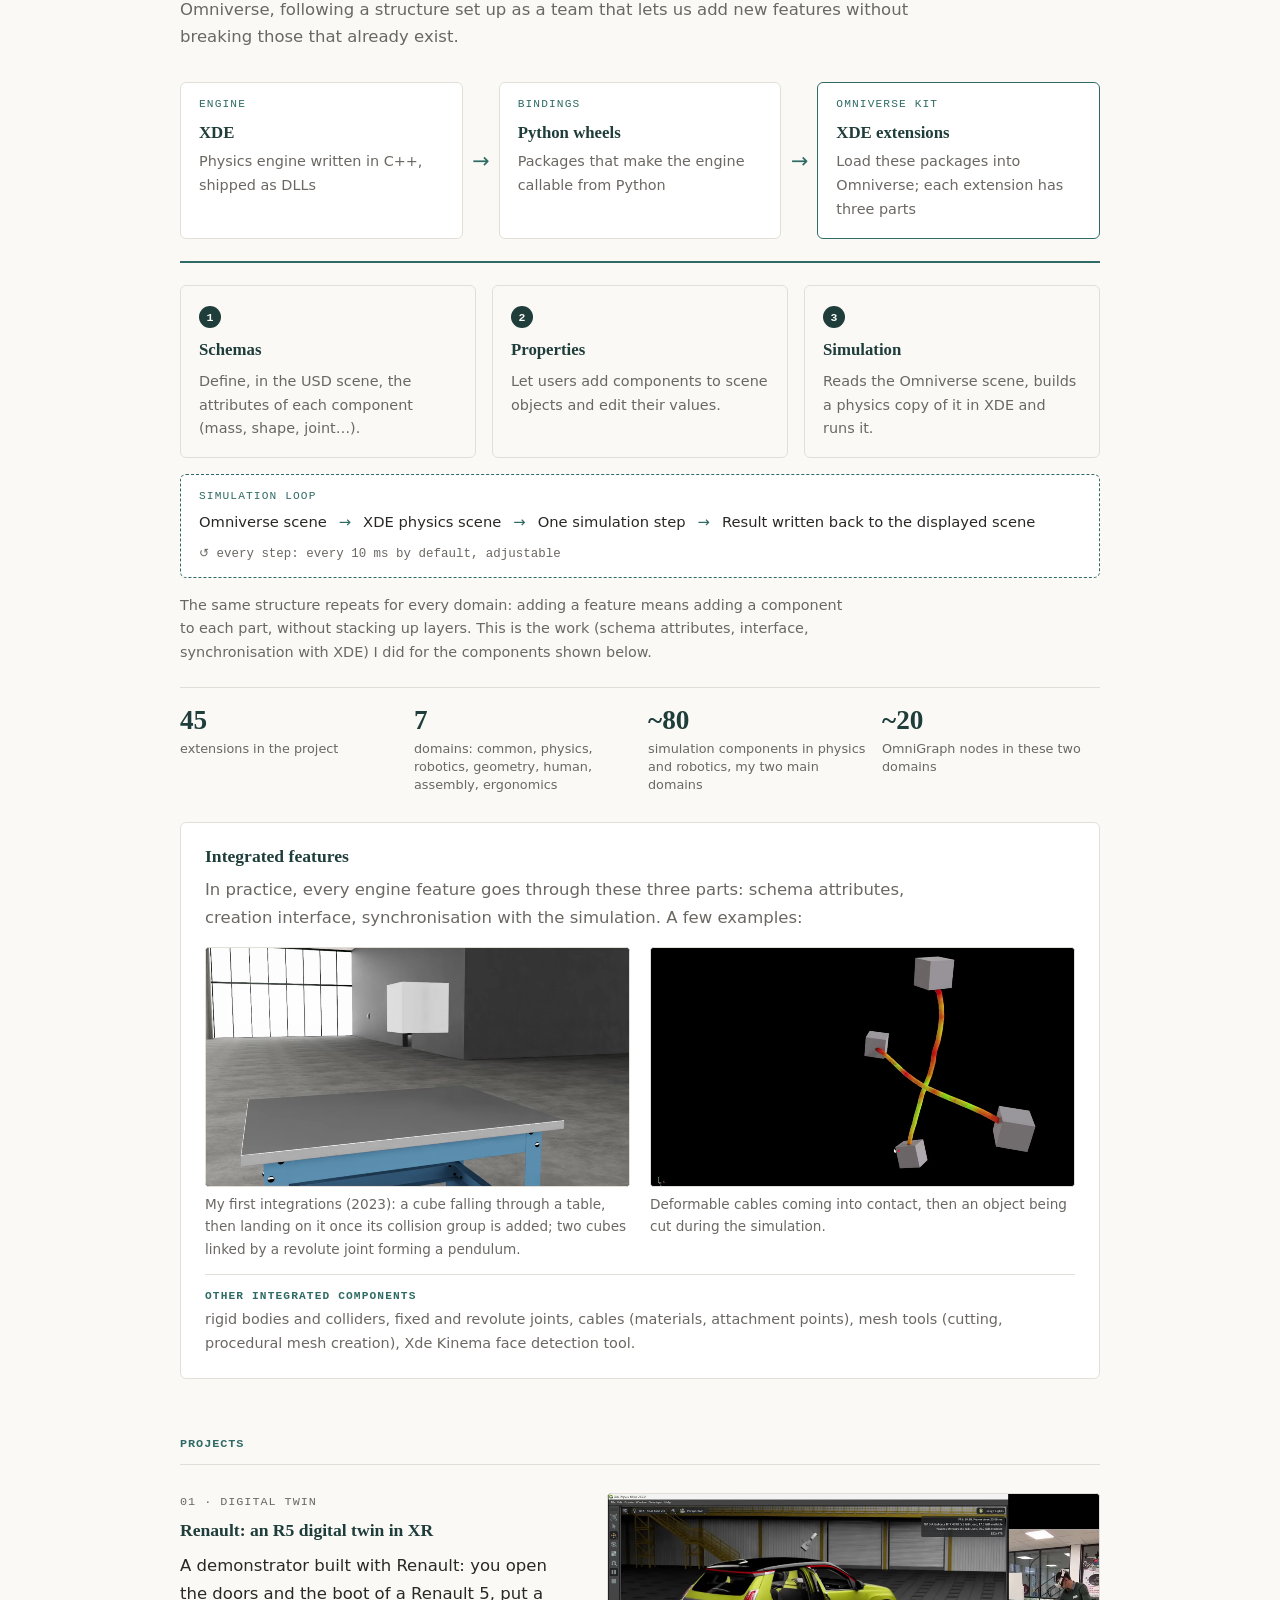
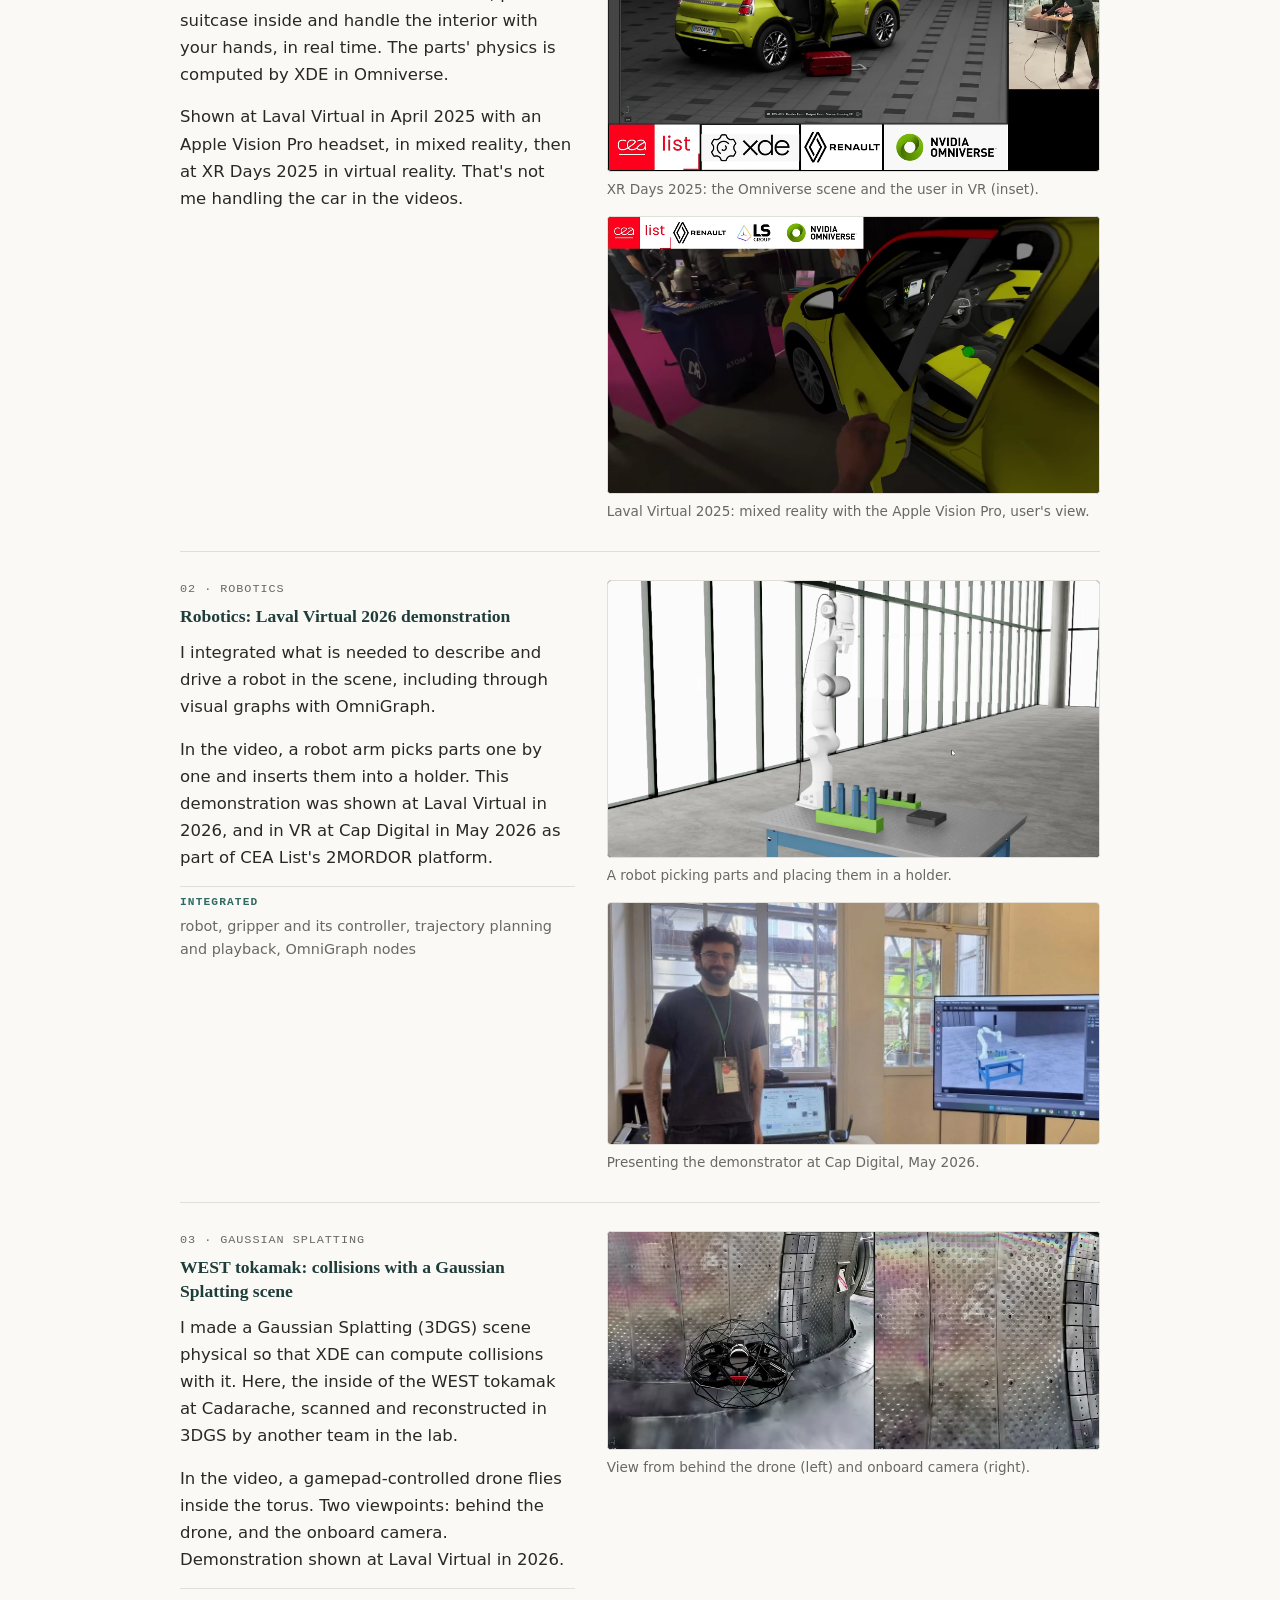
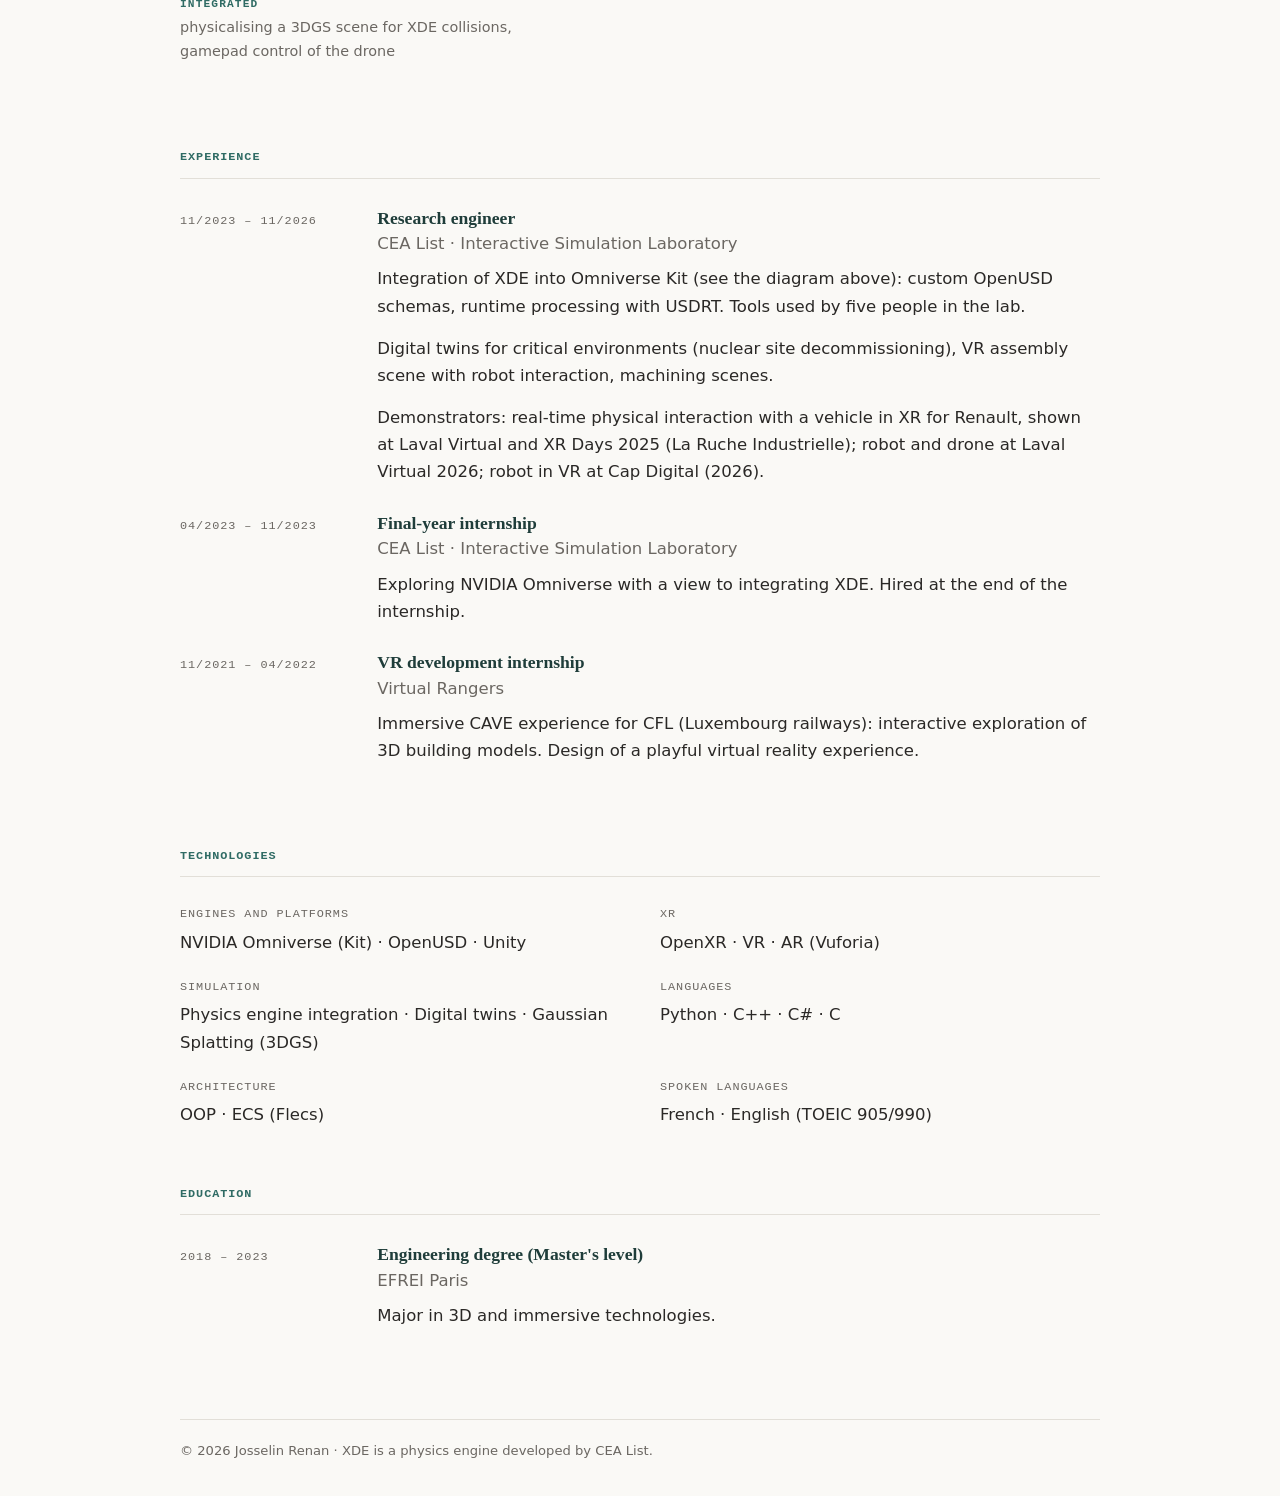
==== commit b18d211f: "Fonctionnalités intégrées déplacées dans la section Intégration, avant les réalisations Co-Authored-" ====
--- a/en/index.html
+++ b/en/index.html
@@ -159,16 +159,12 @@
         <li><strong>~20</strong><span>OmniGraph nodes in these two domains</span></li>
       </ul>
     </figure>
-  </section>
-
-  <section id="work" aria-labelledby="work-title">
-    <h2 class="label" id="work-title">Projects</h2>
-    <ol class="works" id="chapters"></ol>
+
     <div class="features">
       <h3>Integrated features</h3>
       <p>
-        Beyond the demonstrations, my work consists of integrating the engine's features one by one:
-        schema attributes, creation interface, synchronisation with the simulation. A few examples:
+        In practice, every engine feature goes through these three parts: schema attributes,
+        creation interface, synchronisation with the simulation. A few examples:
       </p>
       <div class="features__grid">
         <figure class="clip">
@@ -182,6 +178,11 @@
       </div>
       <p class="works-more"><span>Other integrated components</span>rigid bodies and colliders, fixed and revolute joints, cables (materials, attachment points), mesh tools (cutting, procedural mesh creation), Xde Kinema face detection tool.</p>
     </div>
+  </section>
+
+  <section id="work" aria-labelledby="work-title">
+    <h2 class="label" id="work-title">Projects</h2>
+    <ol class="works" id="chapters"></ol>
     <noscript><p class="section-intro">Enable JavaScript to see the work and the videos.</p></noscript>
   </section>
 
--- a/css/style.css
+++ b/css/style.css
@@ -112,7 +112,7 @@
 .work h3 { margin-bottom: 10px; }
 .work__text p:last-child { margin-bottom: 0; }
 .work__did { font-size: 0.9rem; color: var(--muted); padding-top: 10px; border-top: 1px solid var(--line); }
-.features { margin-top: 8px; padding: 22px 24px; background: var(--surface); border: 1px solid var(--line); border-radius: 6px; }
+.features { margin-top: 28px; padding: 22px 24px; background: var(--surface); border: 1px solid var(--line); border-radius: 6px; }
 .features h3 { margin-bottom: 8px; }
 .features > p:not(.works-more) { color: var(--muted); max-width: 46em; }
 .features__grid { display: grid; grid-template-columns: repeat(2, minmax(0, 1fr)); gap: 20px; margin: 16px 0 4px; }
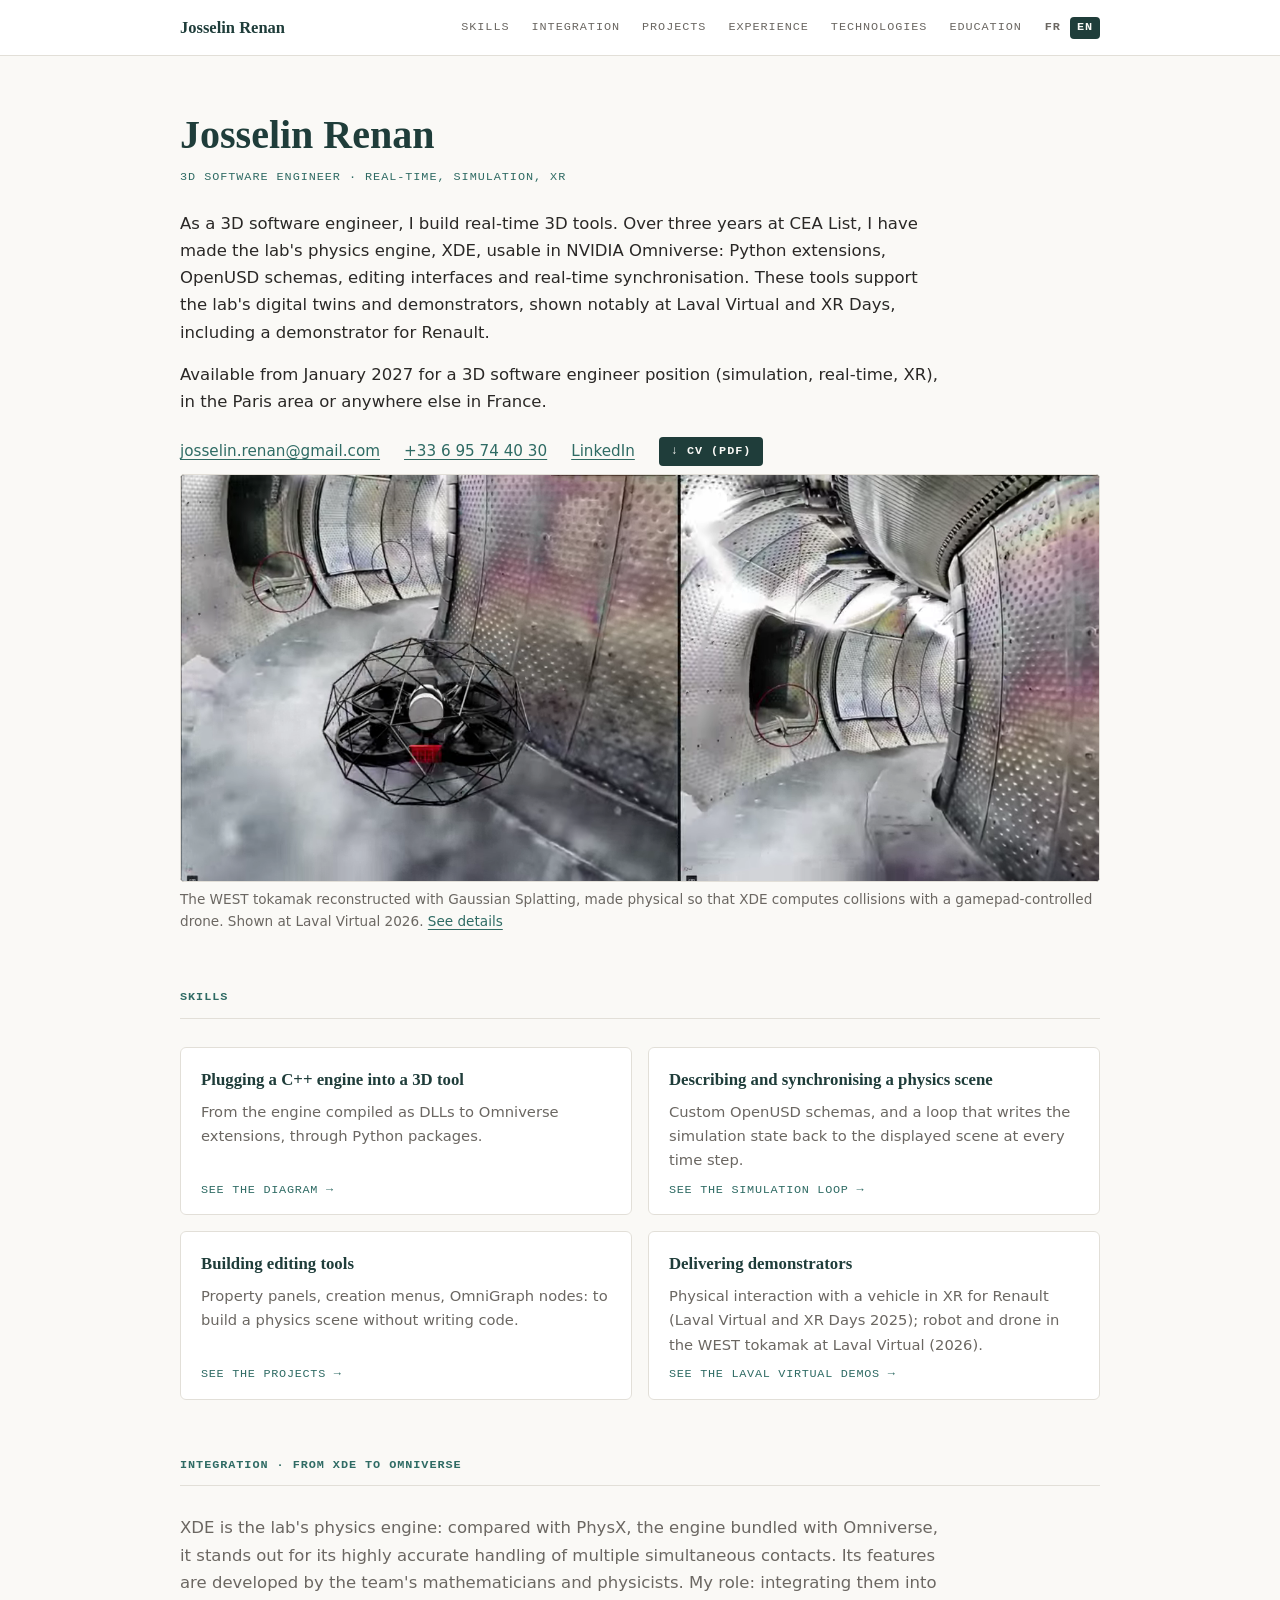
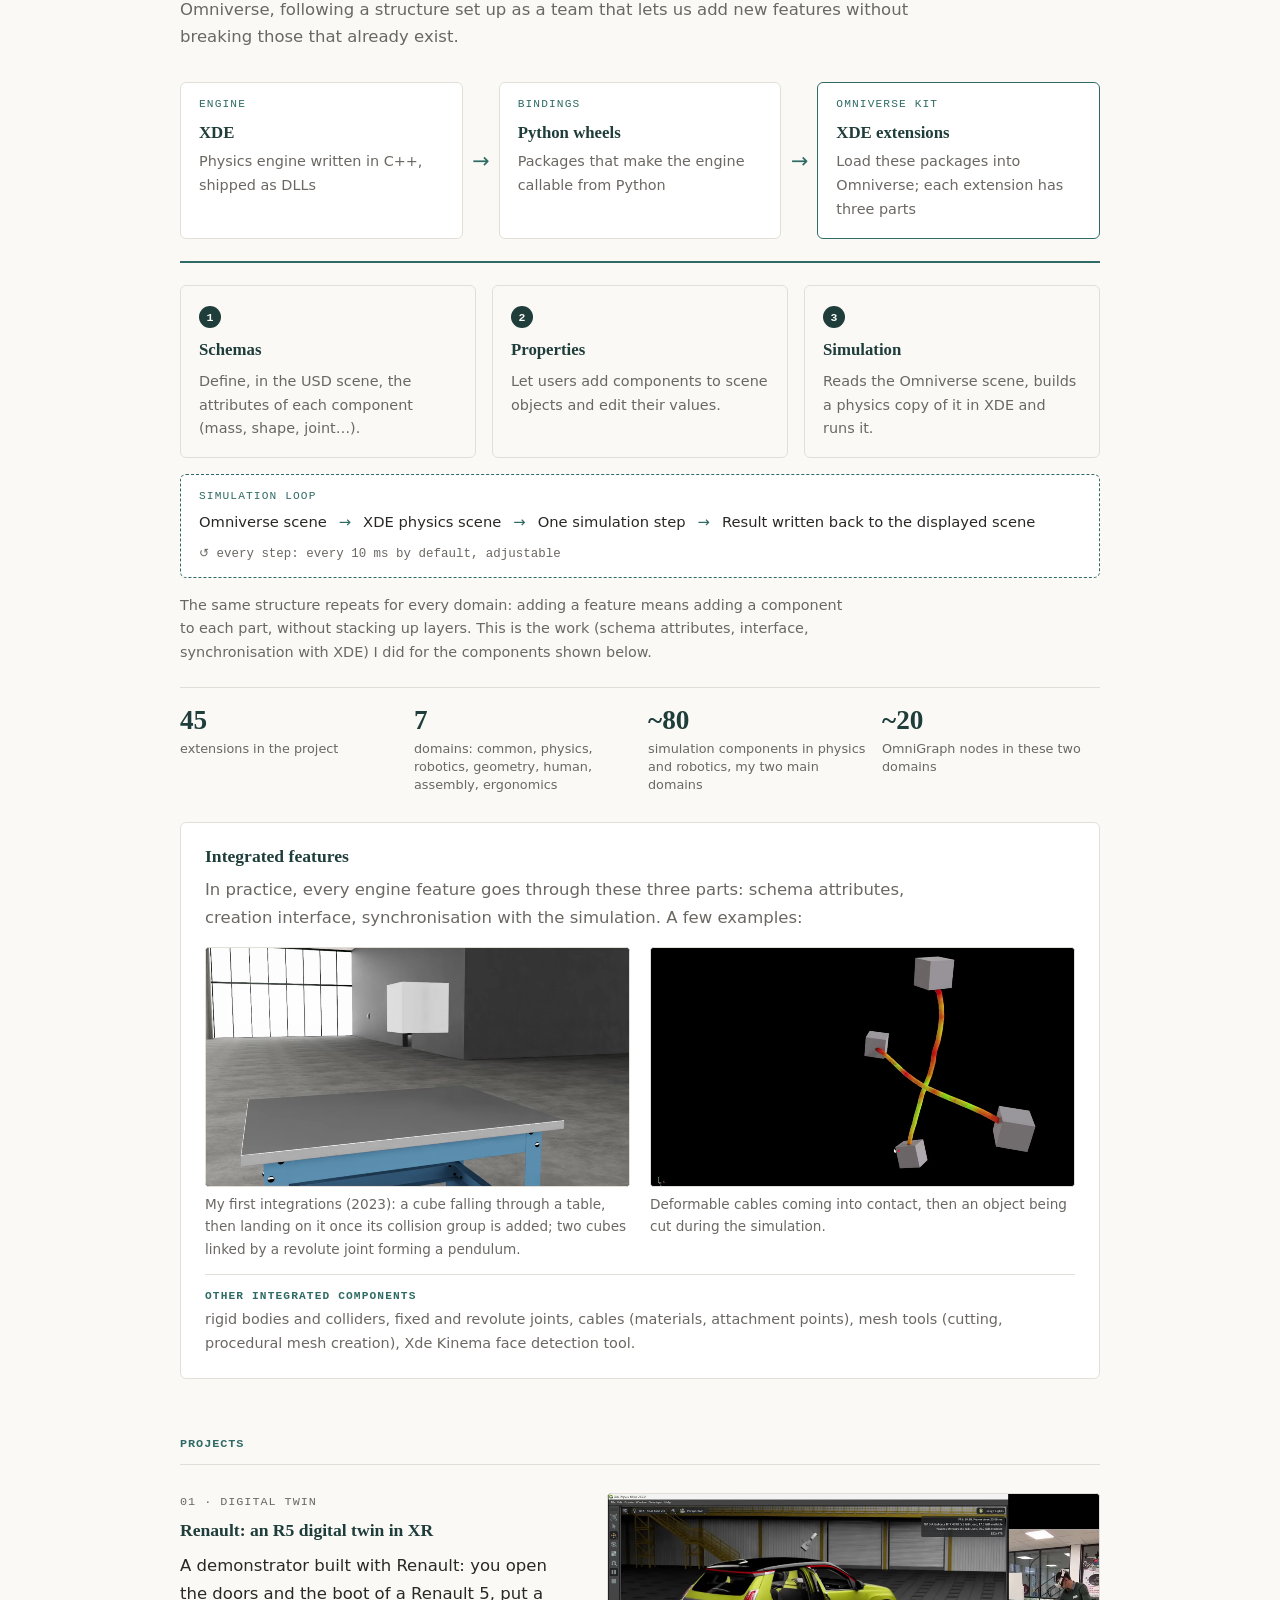
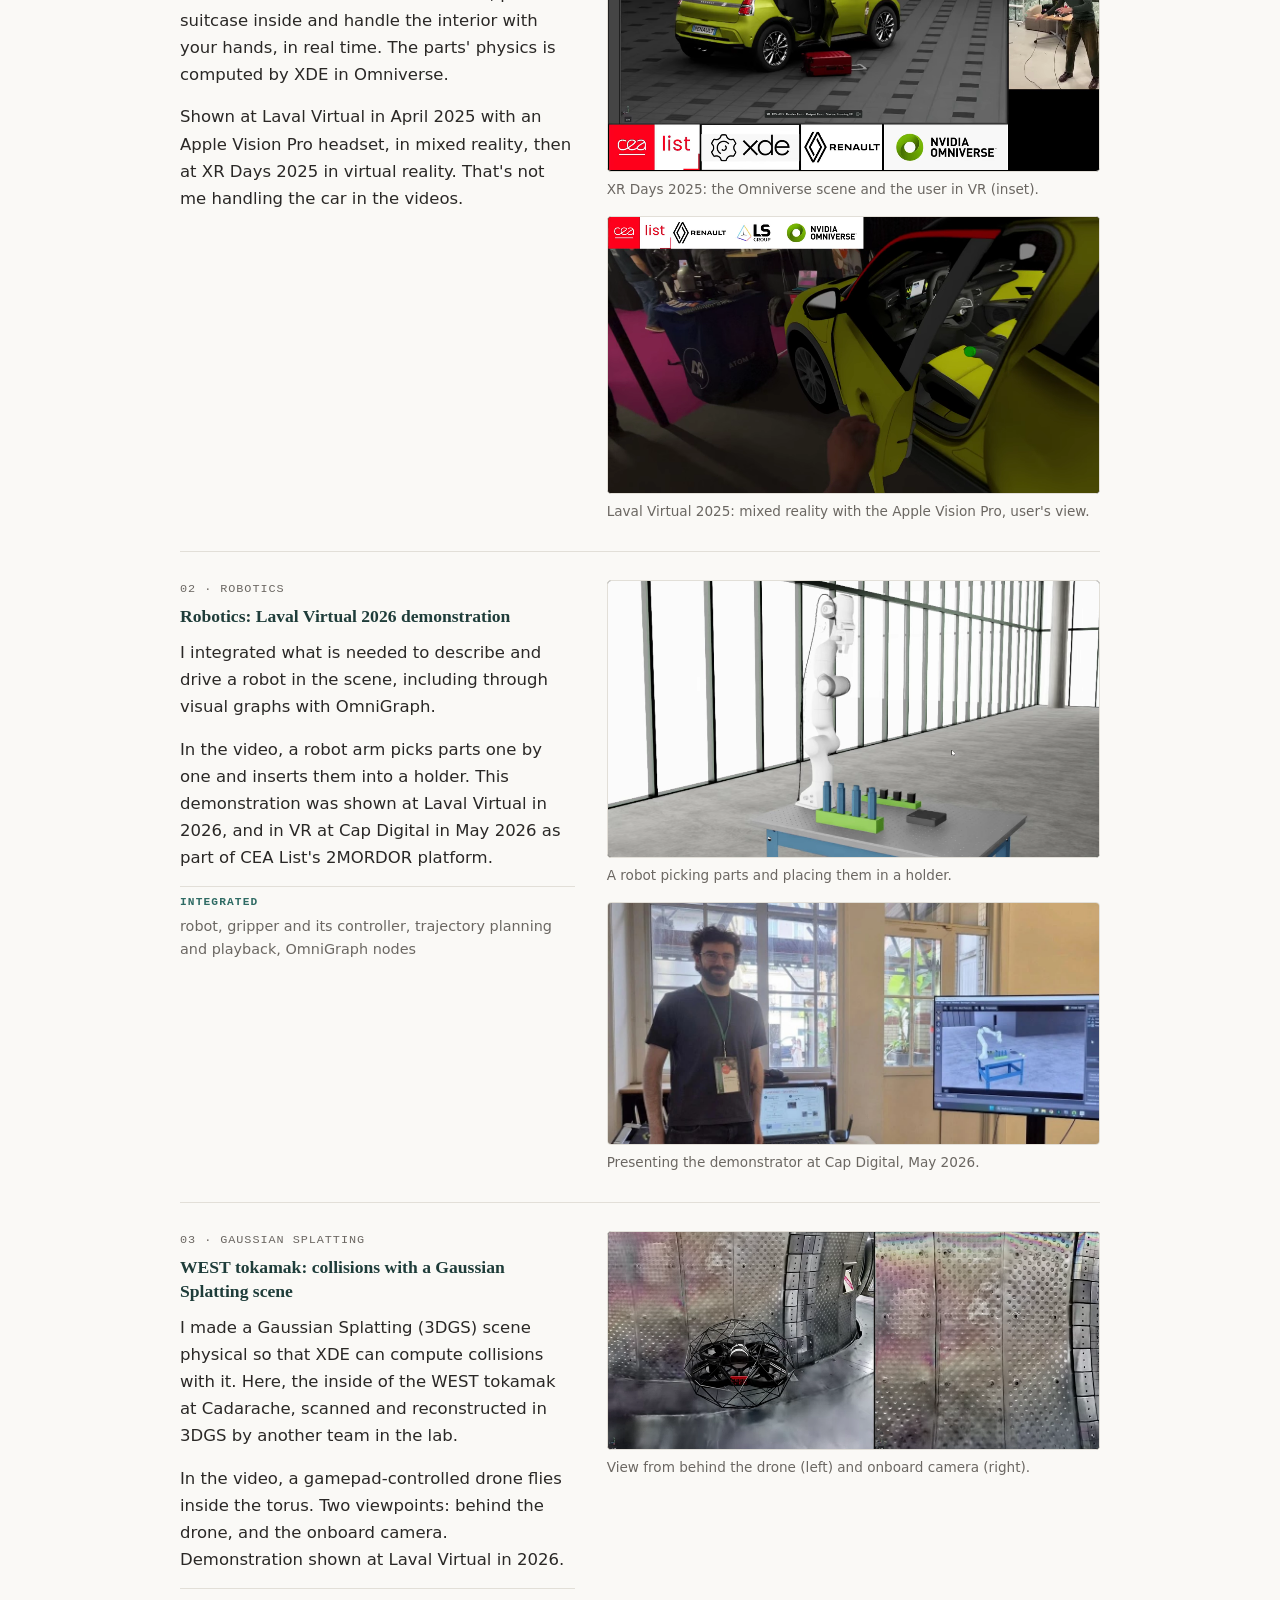
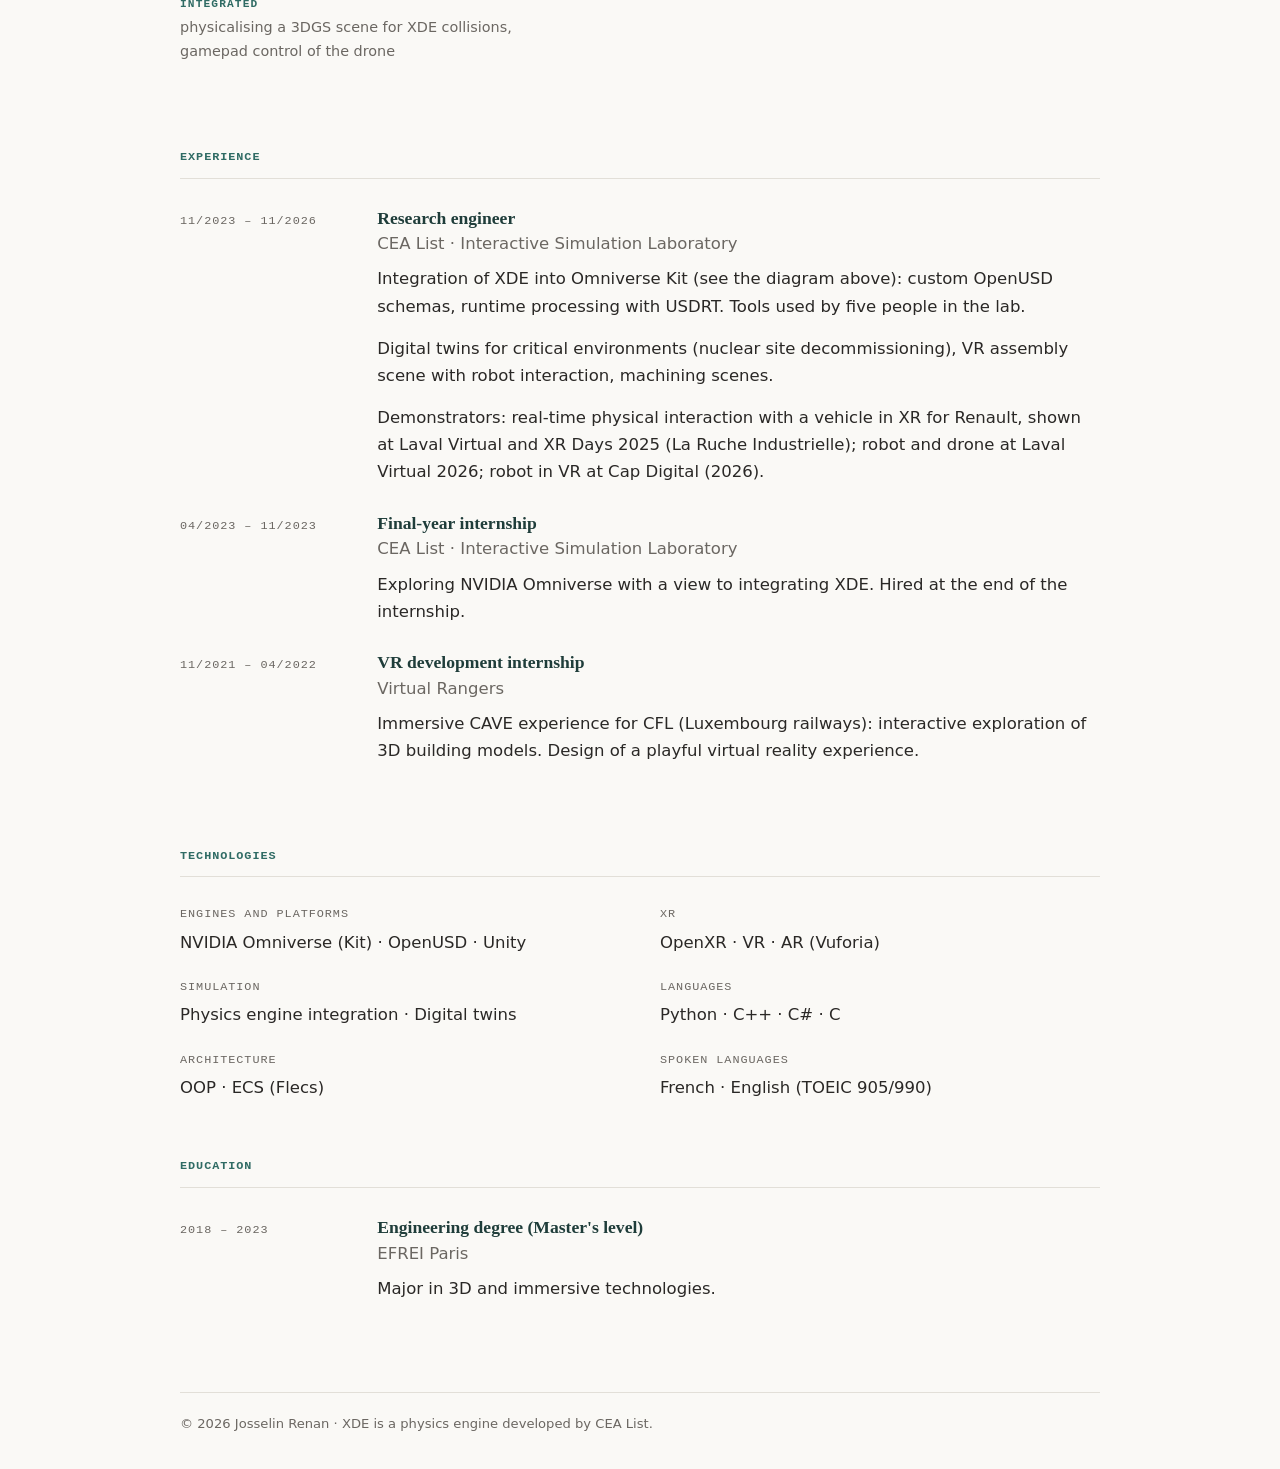
==== commit f3e67fdb: "Technologies : retrait de Gaussian Splatting Co-Authored-By: Claude Opus 5.5 <noreply@anthropic.com>" ====
--- a/en/index.html
+++ b/en/index.html
@@ -221,7 +221,7 @@
     <dl class="skills">
       <div><dt>Engines and platforms</dt><dd>NVIDIA Omniverse (Kit) · OpenUSD · Unity</dd></div>
       <div><dt>XR</dt><dd>OpenXR · VR · AR (Vuforia)</dd></div>
-      <div><dt>Simulation</dt><dd>Physics engine integration · Digital twins · Gaussian Splatting (3DGS)</dd></div>
+      <div><dt>Simulation</dt><dd>Physics engine integration · Digital twins</dd></div>
       <div><dt>Languages</dt><dd>Python · C++ · C# · C</dd></div>
       <div><dt>Architecture</dt><dd>OOP · ECS (Flecs)</dd></div>
       <div><dt>Spoken languages</dt><dd>French · English (TOEIC 905/990)</dd></div>
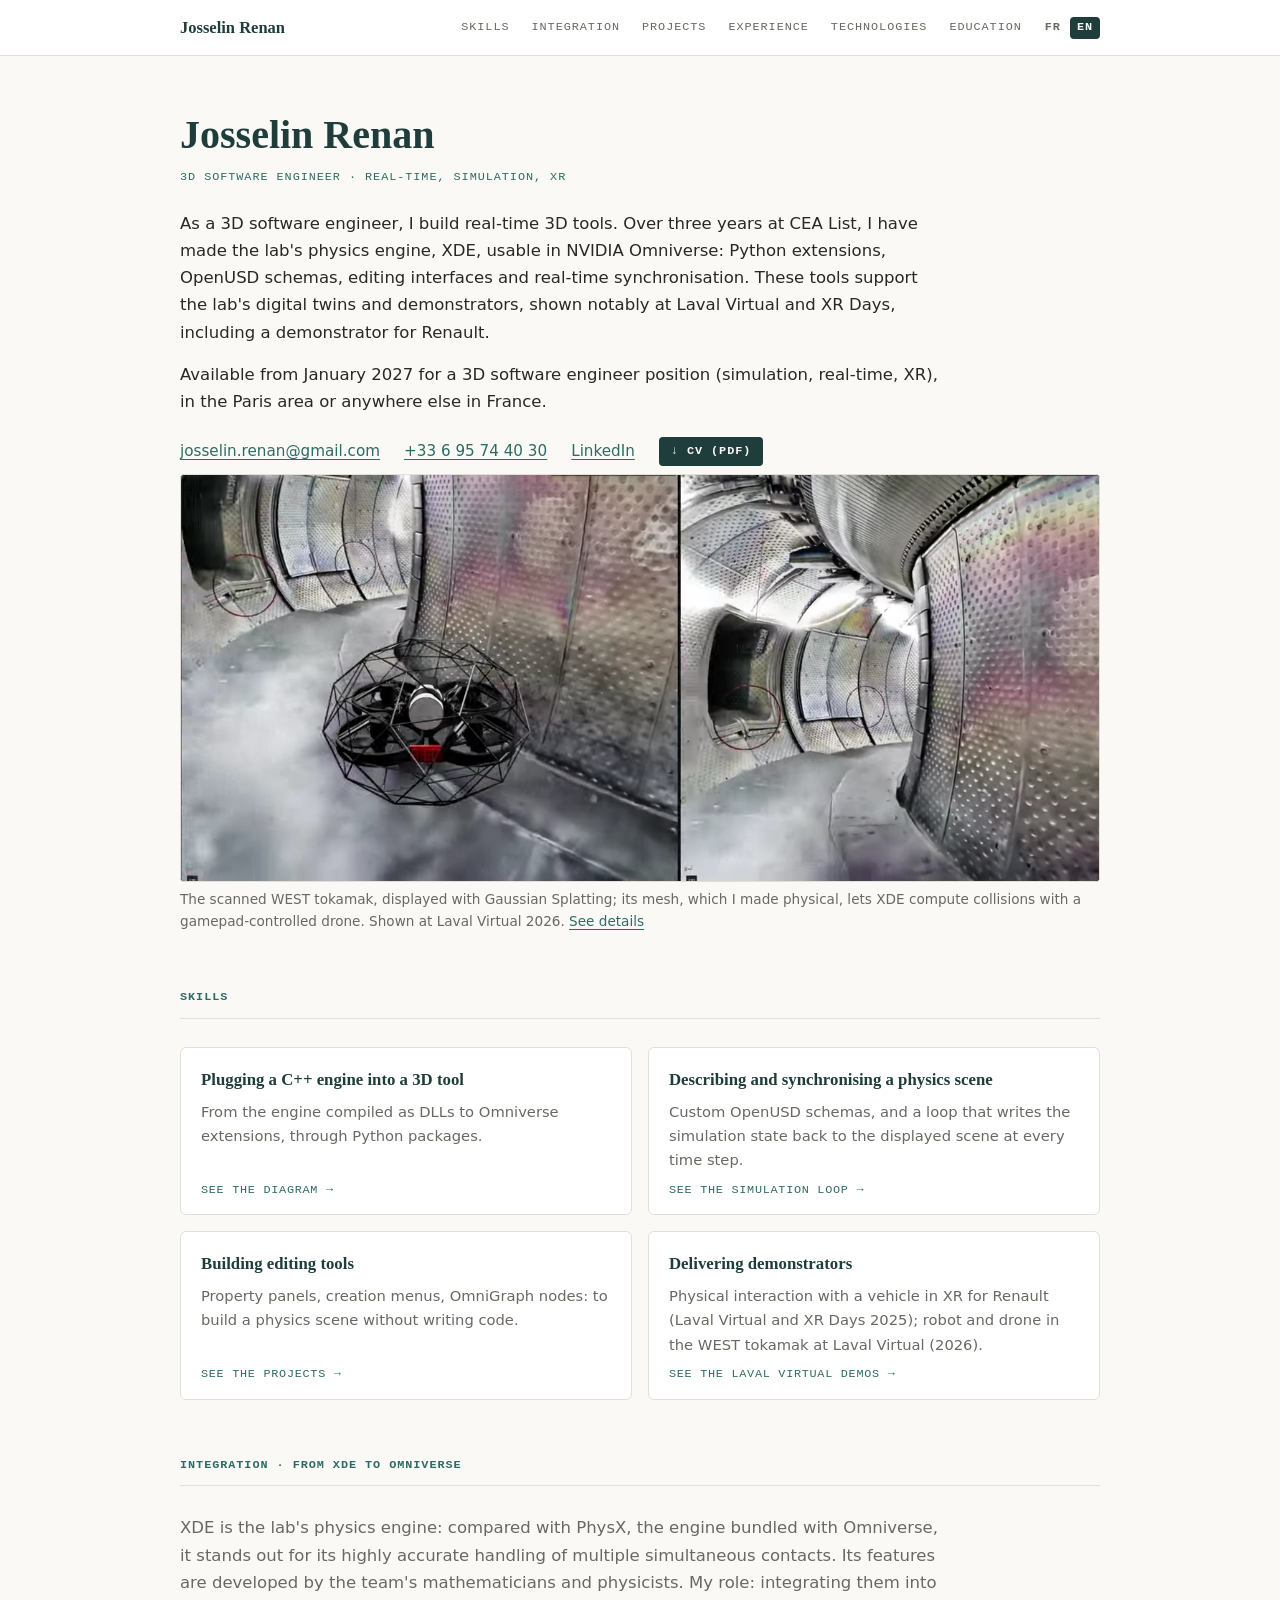
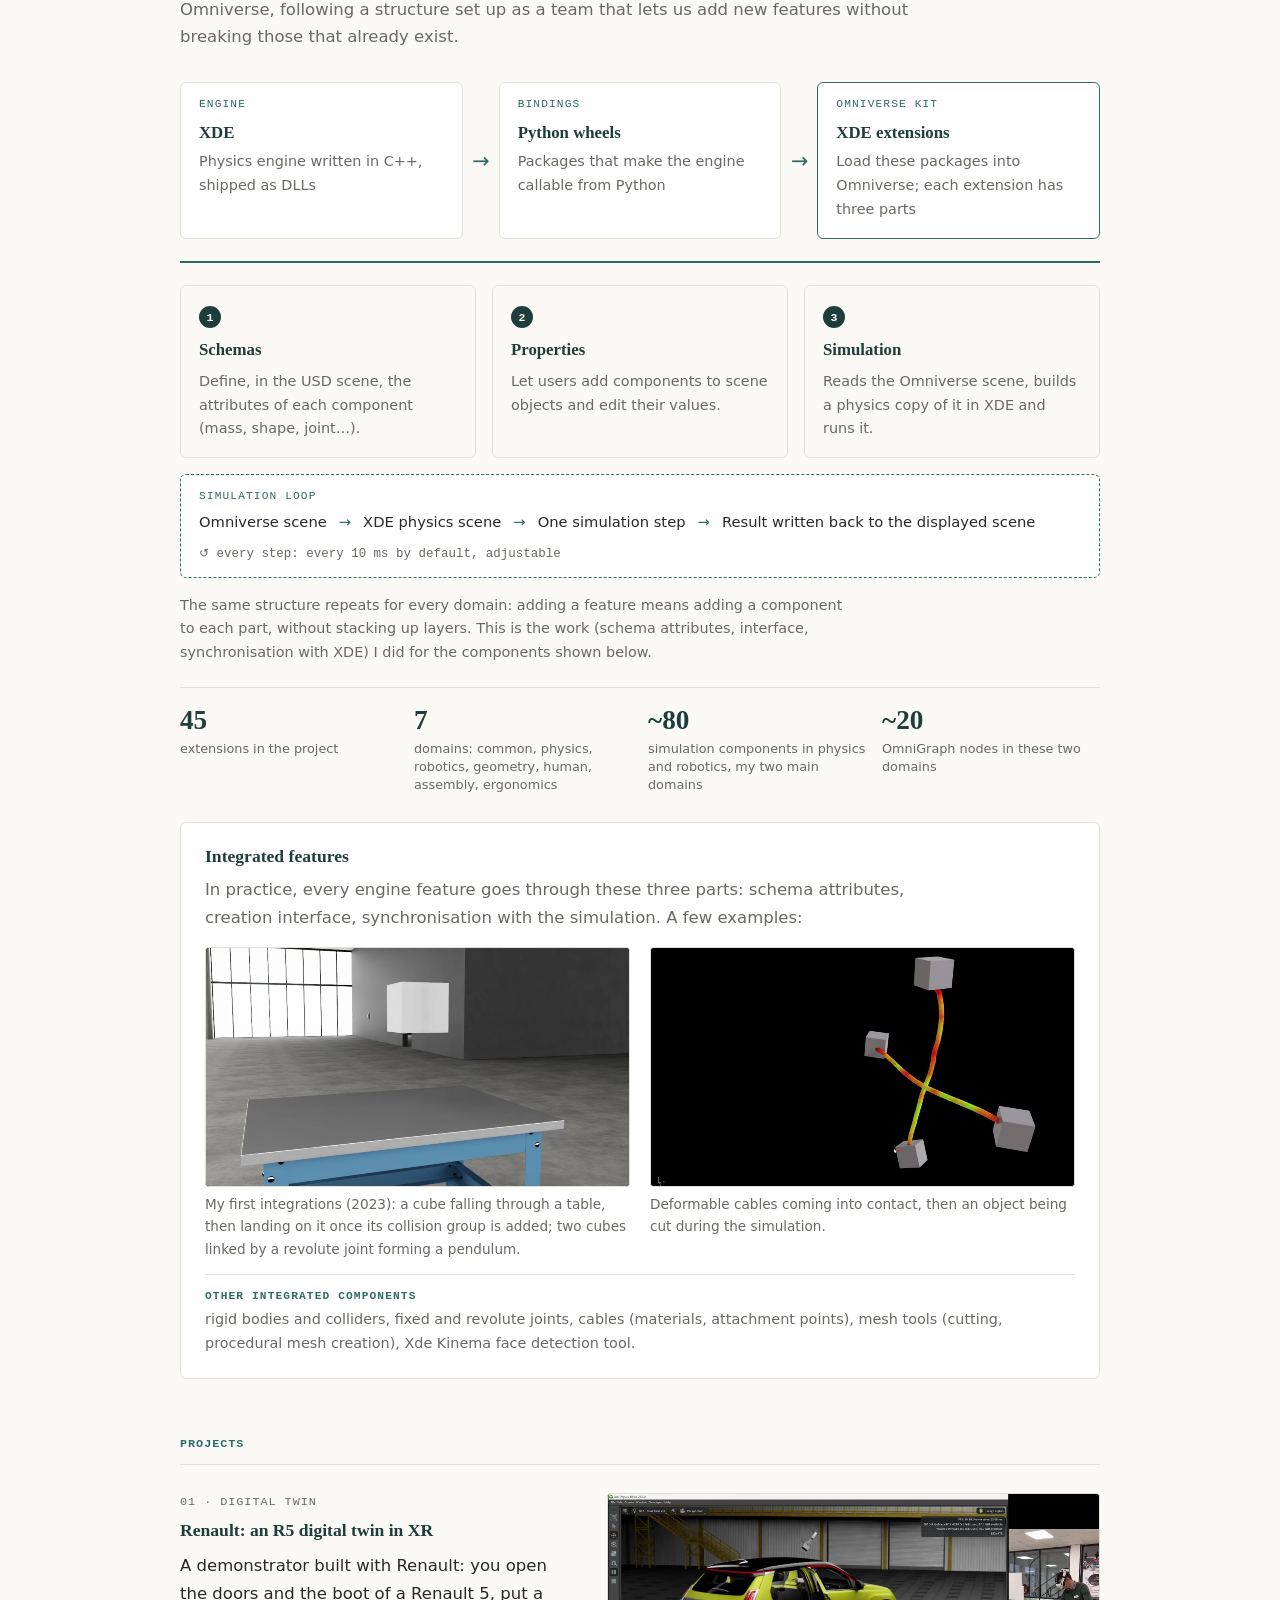
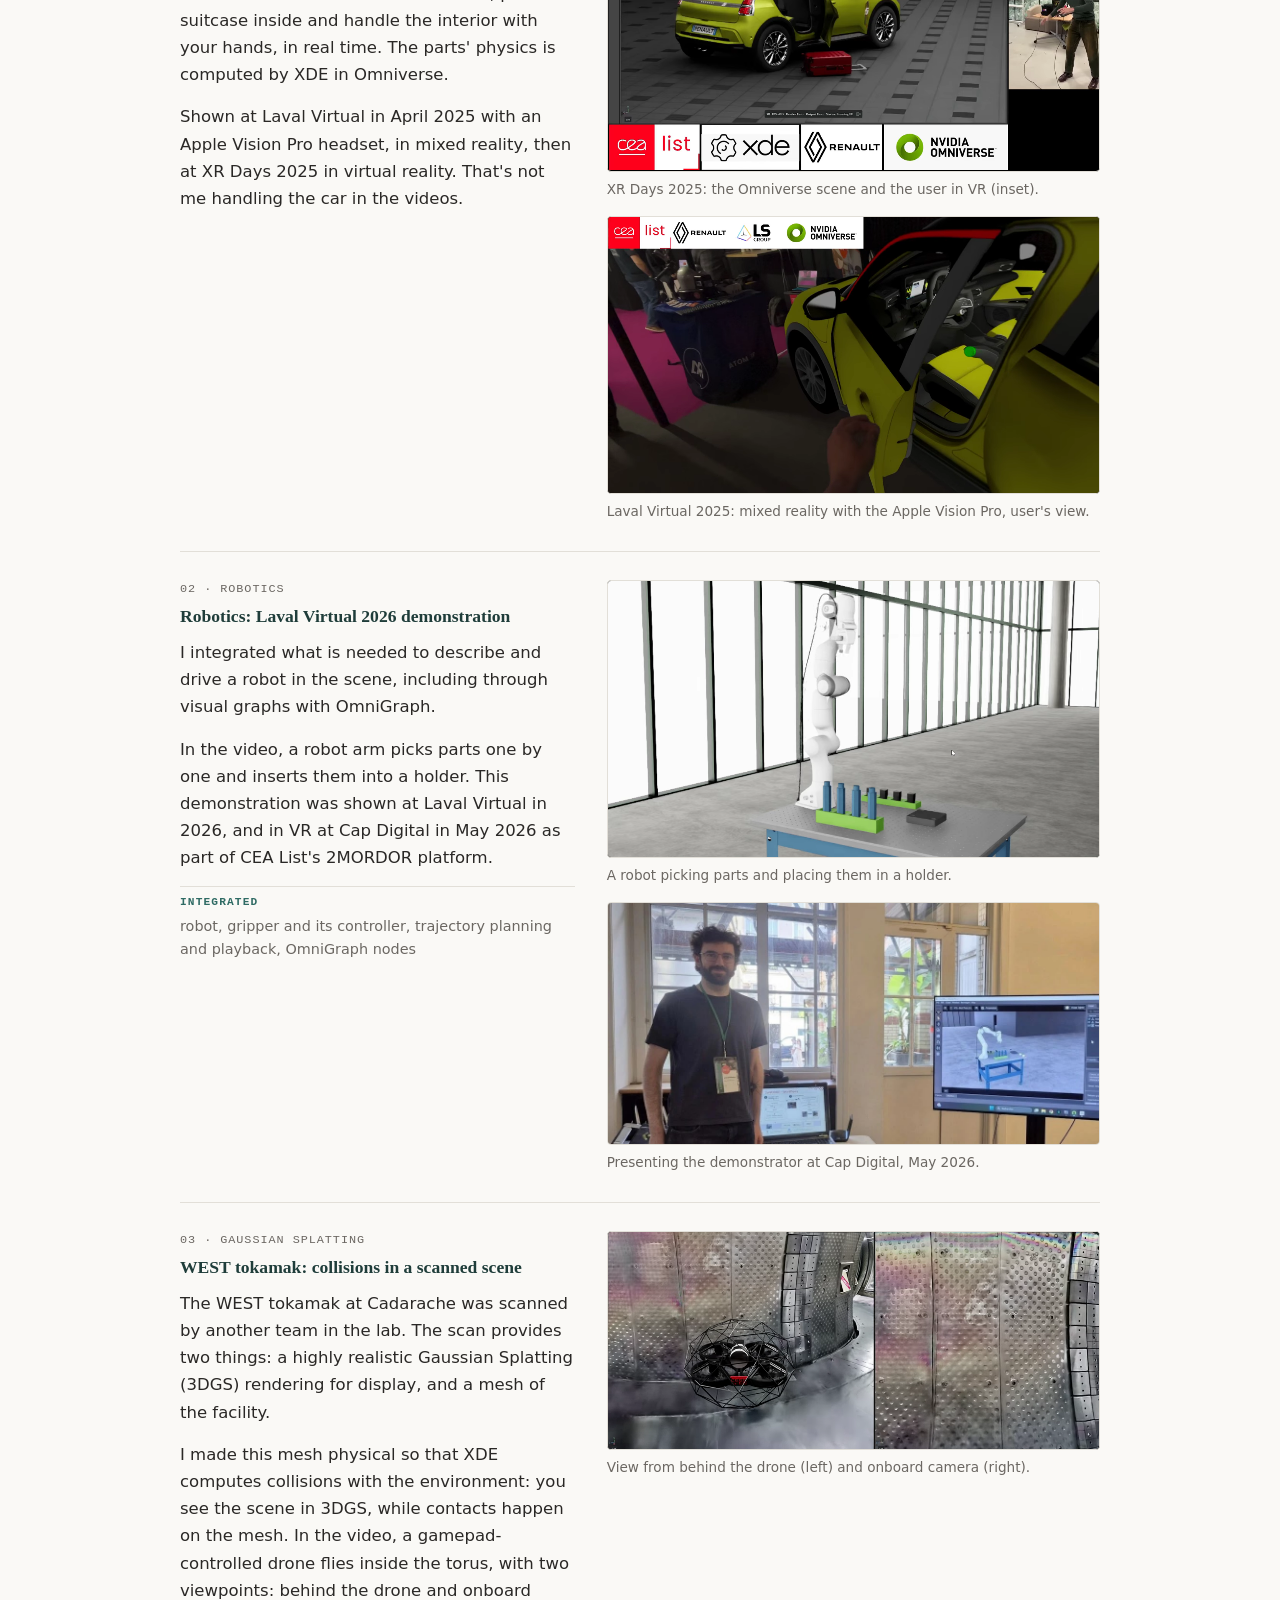
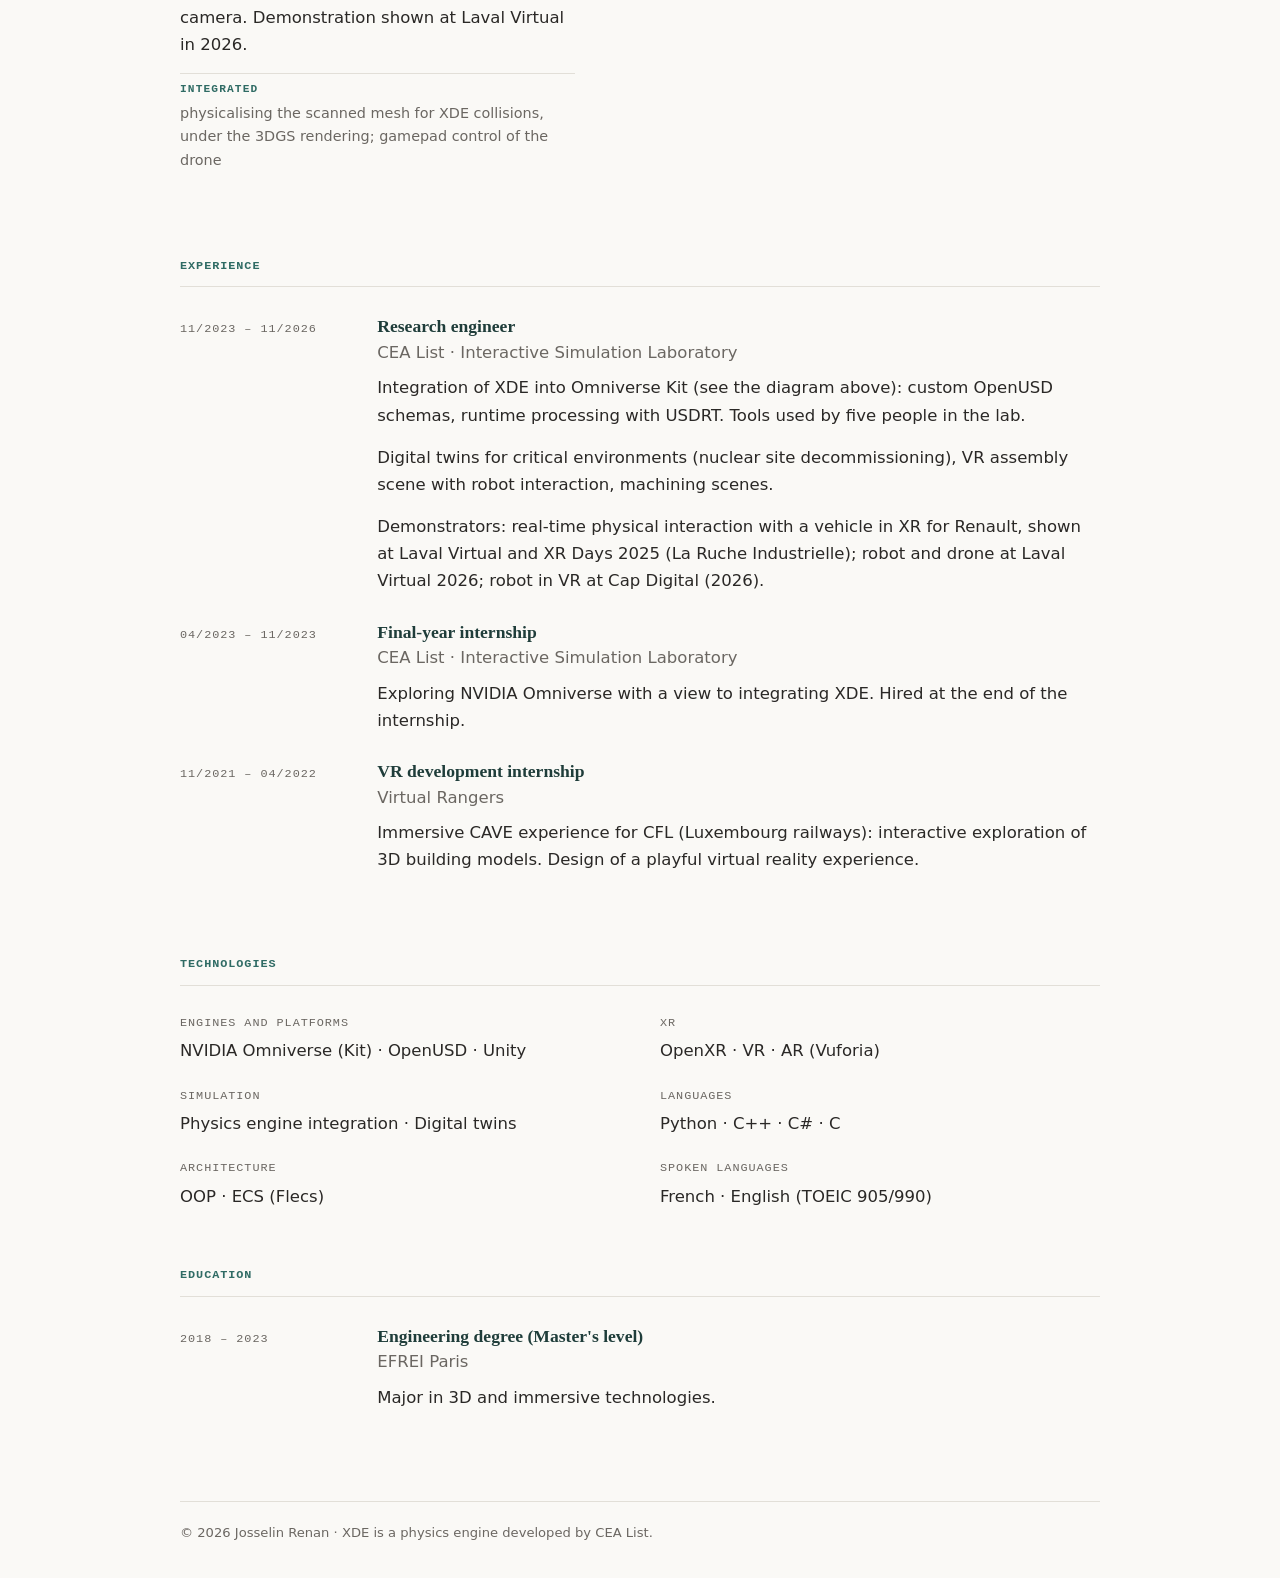
==== commit 70708706: "Drone : collisions sur le maillage issu du scan, rendu en 3DGS Co-Authored-By: Claude Opus 5.5 <nore" ====
--- a/en/index.html
+++ b/en/index.html
@@ -12,7 +12,7 @@
   <meta property="og:image" content="https://sbyrexii.github.io/og.jpg">
   <meta property="og:image:width" content="1200">
   <meta property="og:image:height" content="630">
-  <meta property="og:image:alt" content="Drone colliding with the WEST tokamak reconstructed with Gaussian Splatting, in NVIDIA Omniverse.">
+  <meta property="og:image:alt" content="Drone flown inside the scanned WEST tokamak, displayed with Gaussian Splatting in NVIDIA Omniverse.">
   <meta name="twitter:card" content="summary_large_image">
   <link rel="alternate" hreflang="fr" href="https://sbyrexii.github.io/">
   <link rel="alternate" hreflang="en" href="https://sbyrexii.github.io/en/">
@@ -61,7 +61,7 @@
 
   <figure class="showcase clip">
     <video src="../videos/drone-tokamak.webm" muted loop playsinline preload="metadata"></video>
-    <figcaption>The WEST tokamak reconstructed with Gaussian Splatting, made physical so that XDE computes collisions with a gamepad-controlled drone. Shown at Laval Virtual 2026. <a href="#drone">See details</a></figcaption>
+    <figcaption>The scanned WEST tokamak, displayed with Gaussian Splatting; its mesh, which I made physical, lets XDE compute collisions with a gamepad-controlled drone. Shown at Laval Virtual 2026. <a href="#drone">See details</a></figcaption>
   </figure>
 
   <section id="skills" aria-labelledby="skills-title">
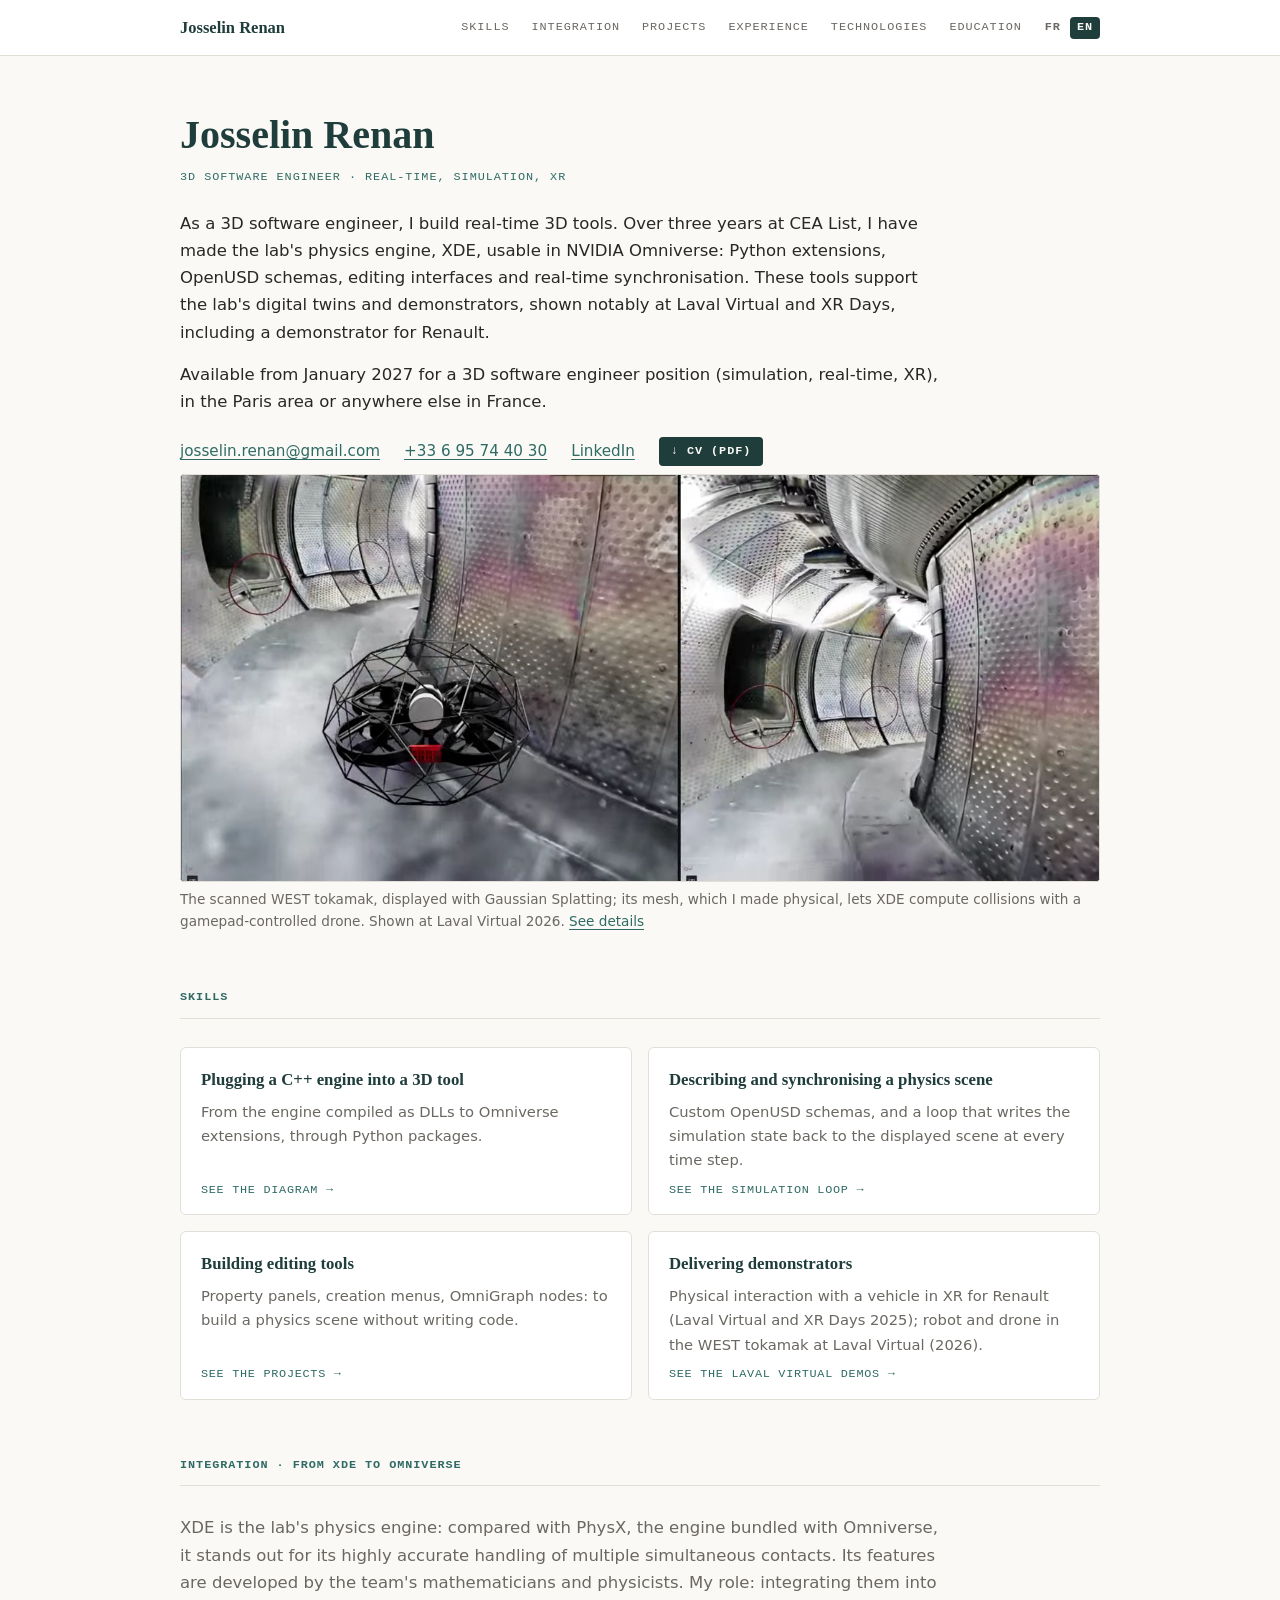
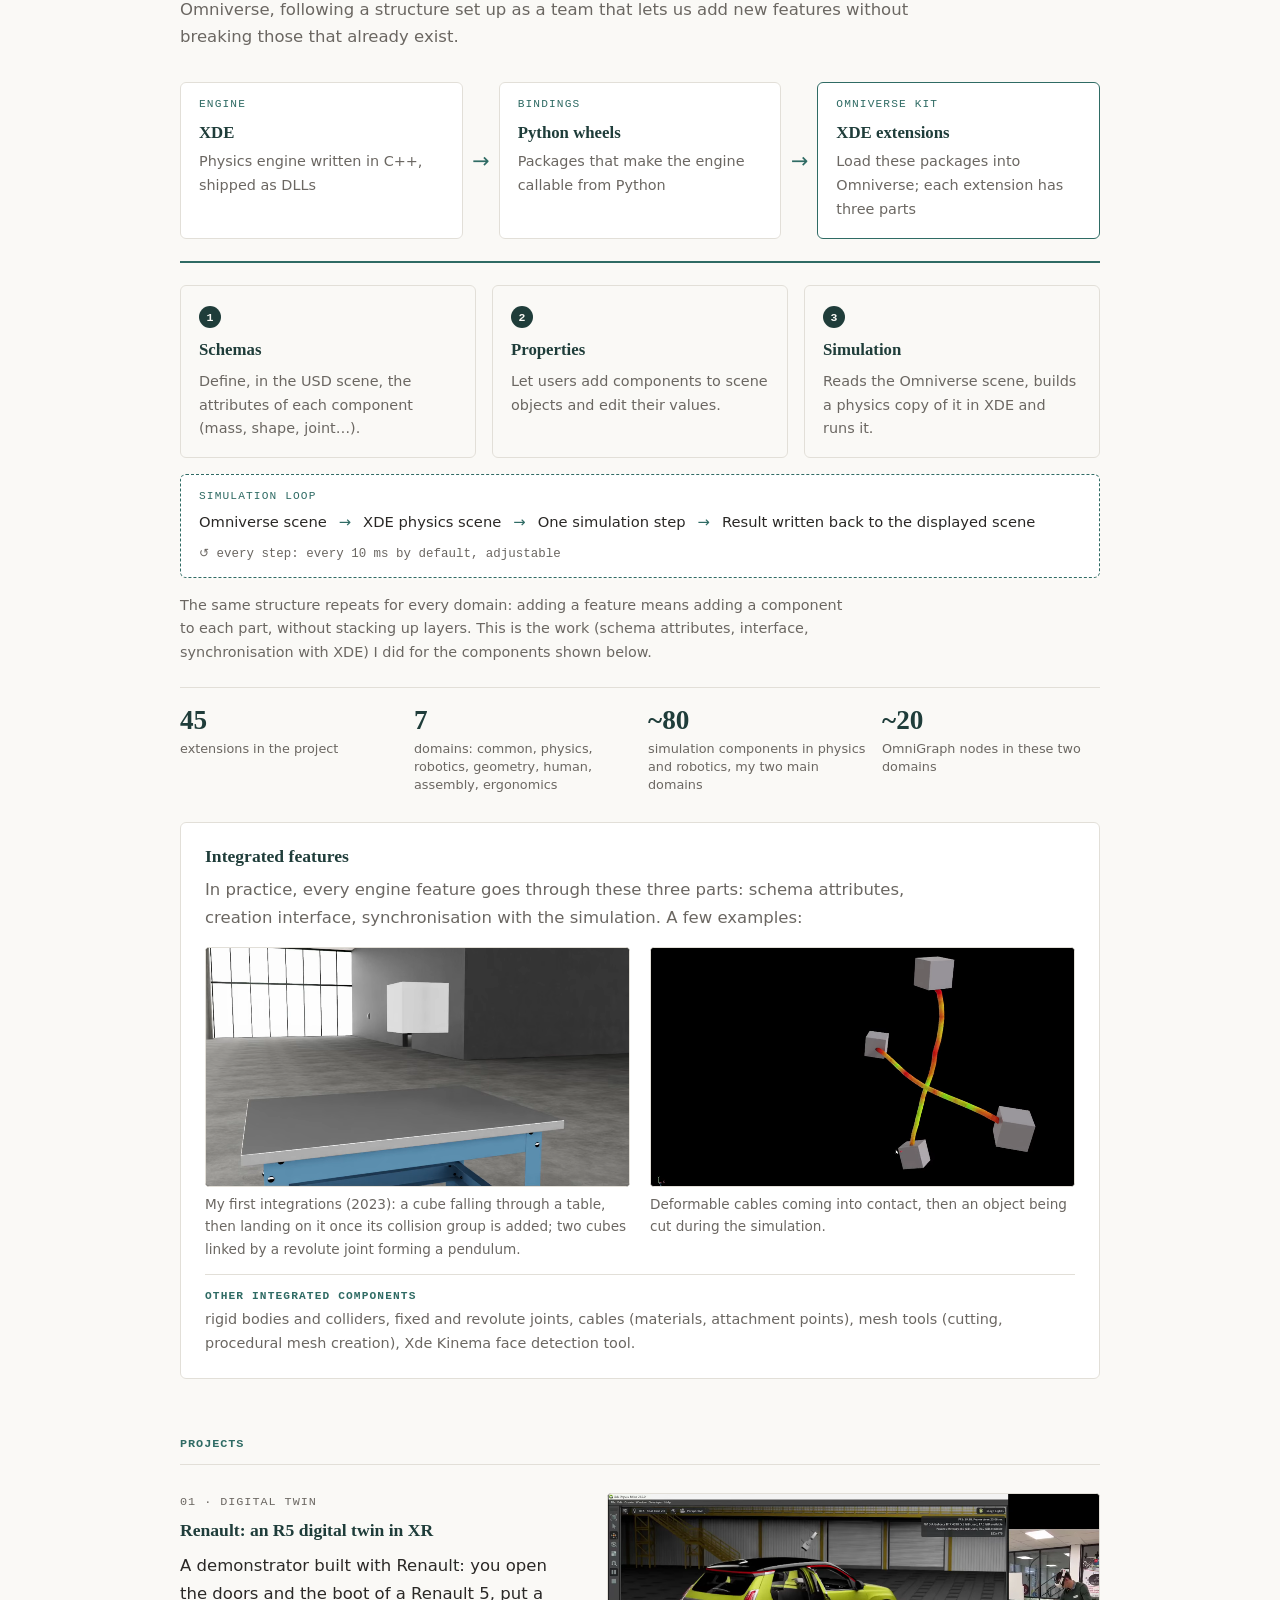
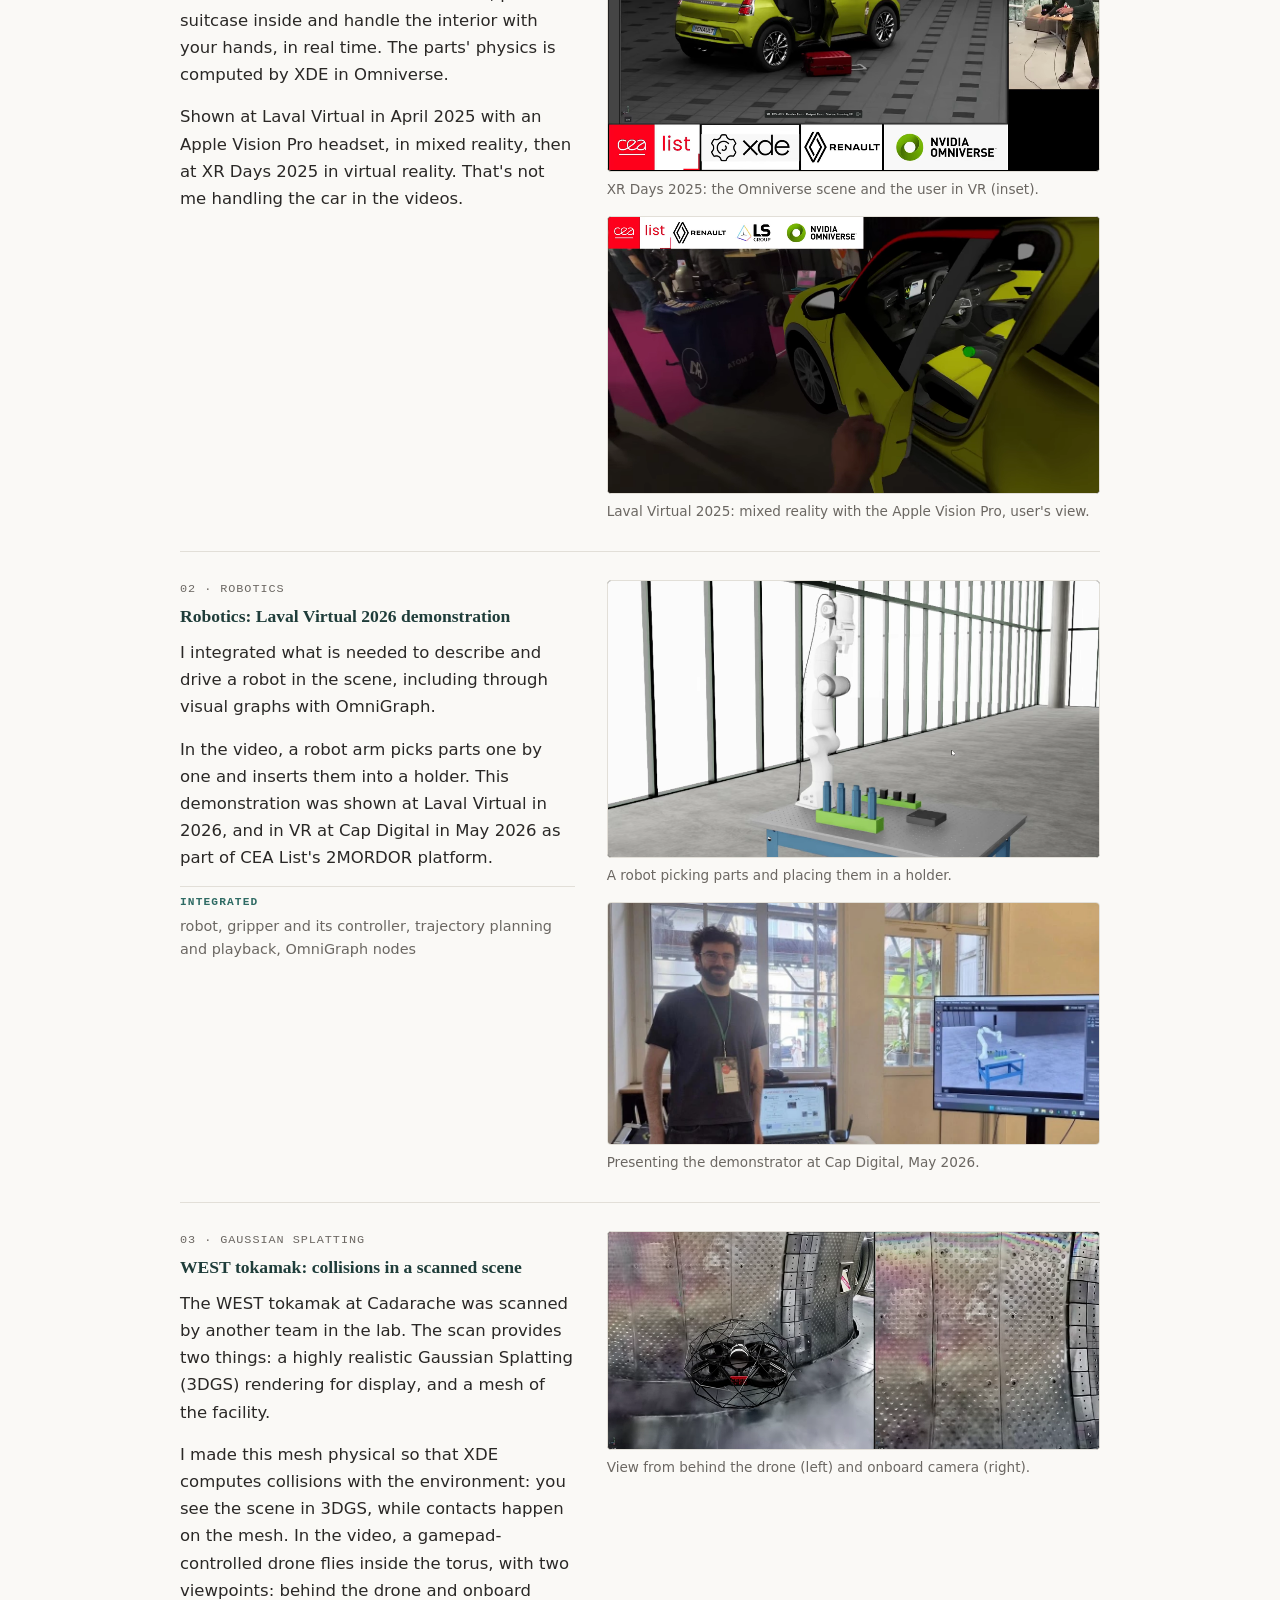
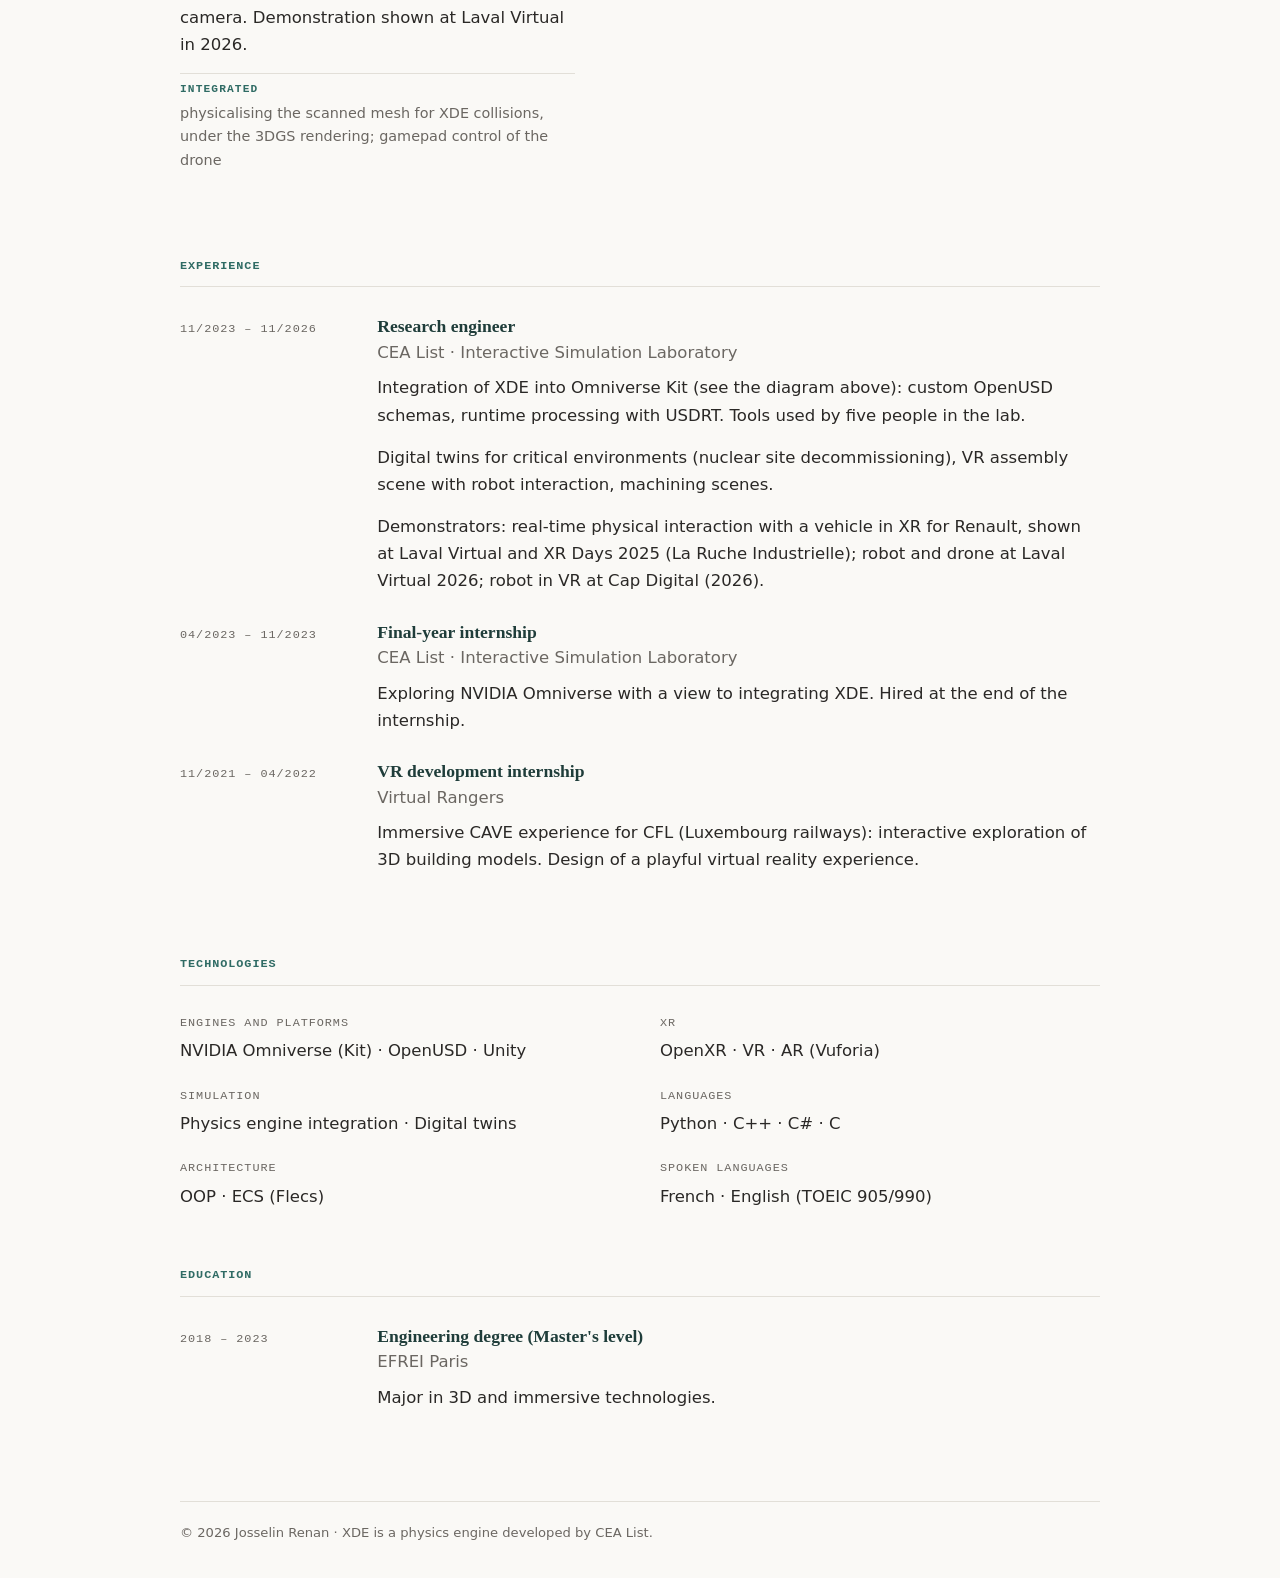
==== commit 0eca6594: "Sélecteur de langue : liens vers index.html (fonctionne aussi en ouvrant les fichiers en local) Co-A" ====
--- a/en/index.html
+++ b/en/index.html
@@ -33,7 +33,7 @@
       <a href="#education">Education</a>
     </div>
     <div class="lang" aria-label="Language">
-      <a href="../" hreflang="fr" lang="fr">FR</a>
+      <a href="../index.html" hreflang="fr" lang="fr">FR</a>
       <span aria-current="true">EN</span>
     </div>
   </div>
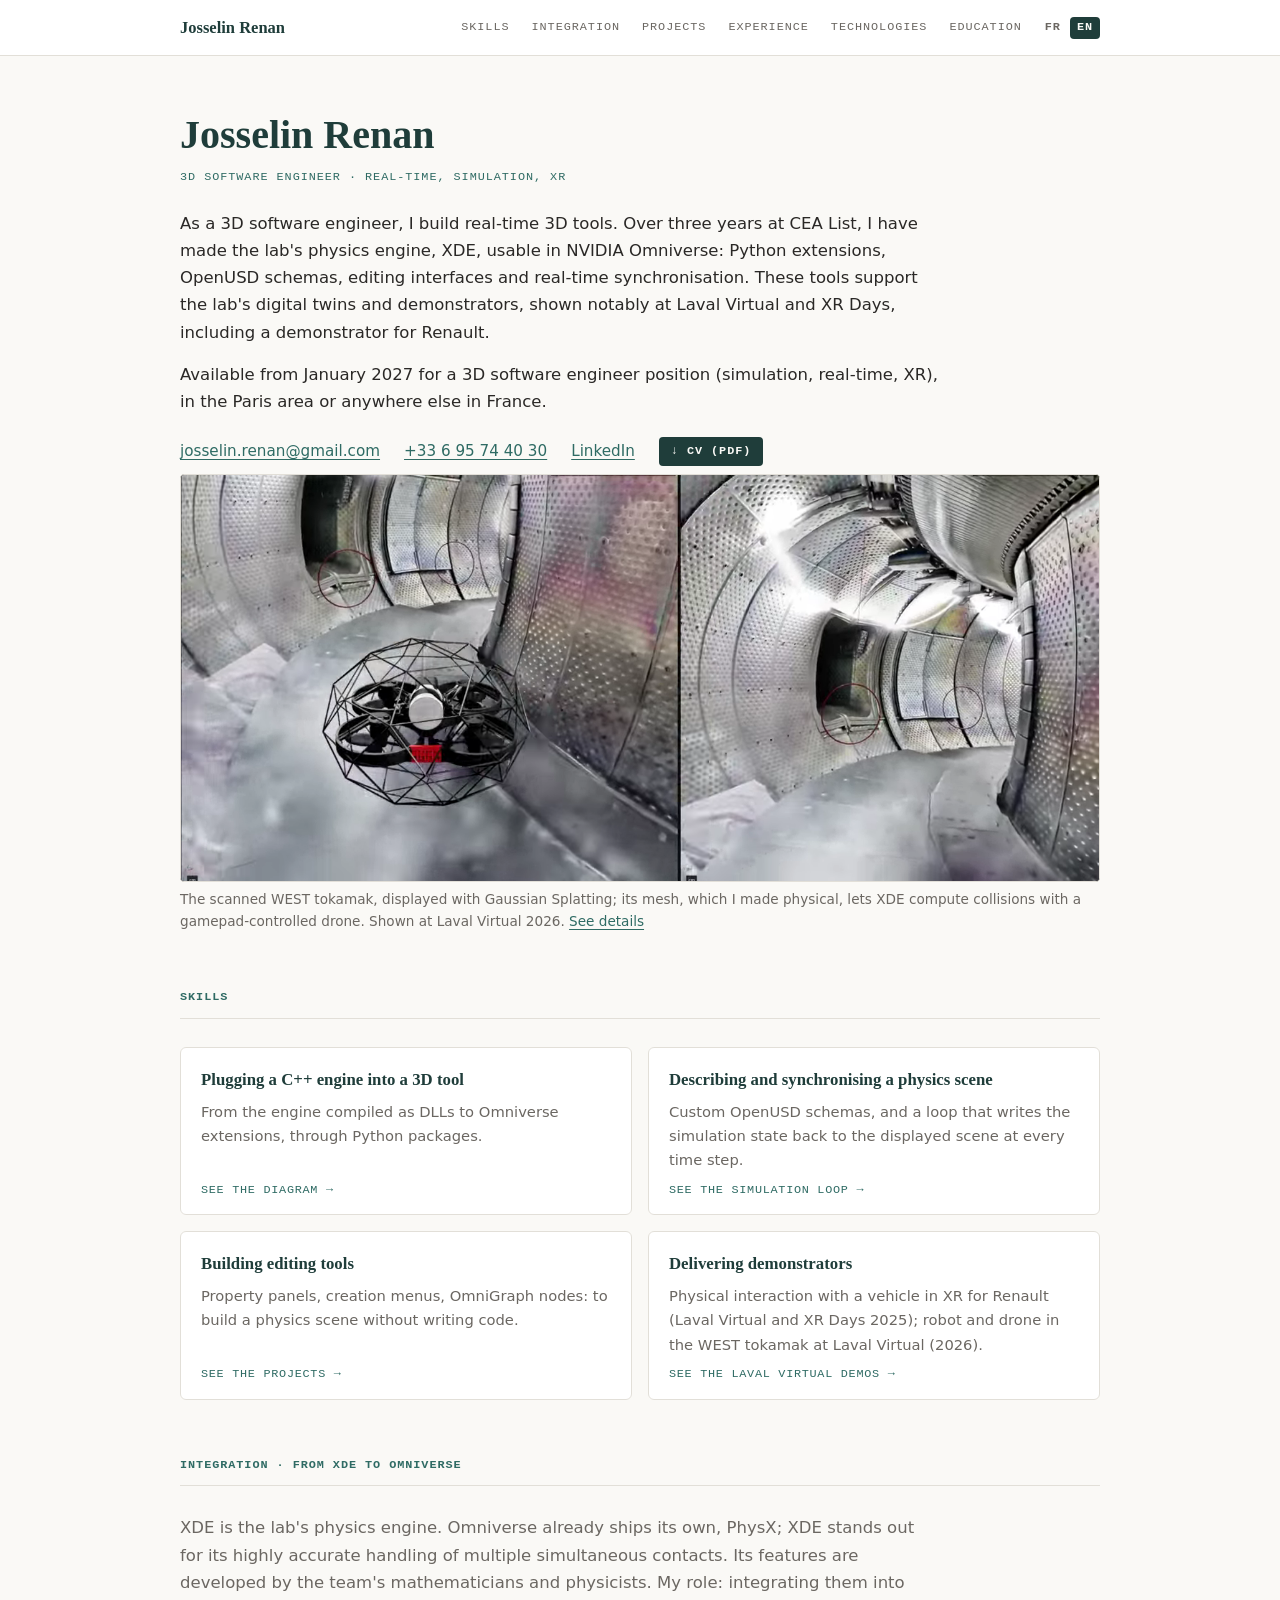
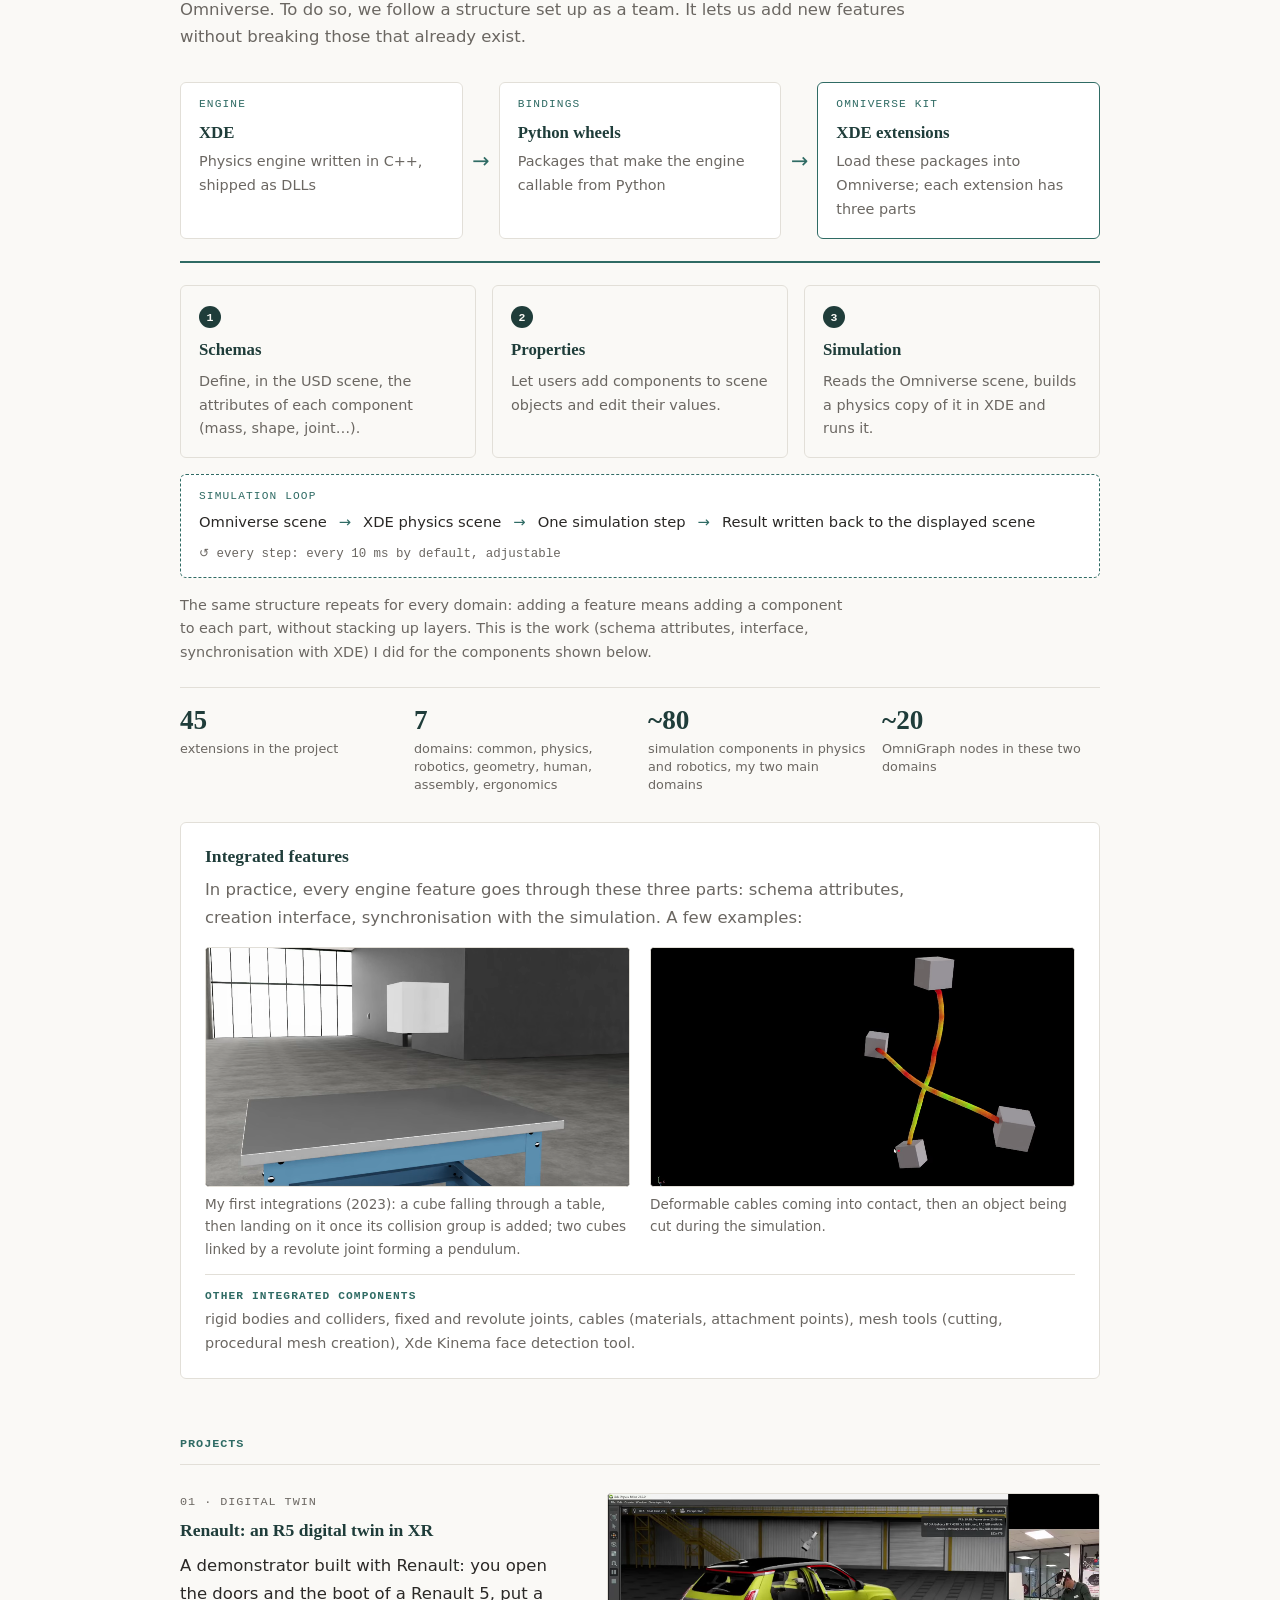
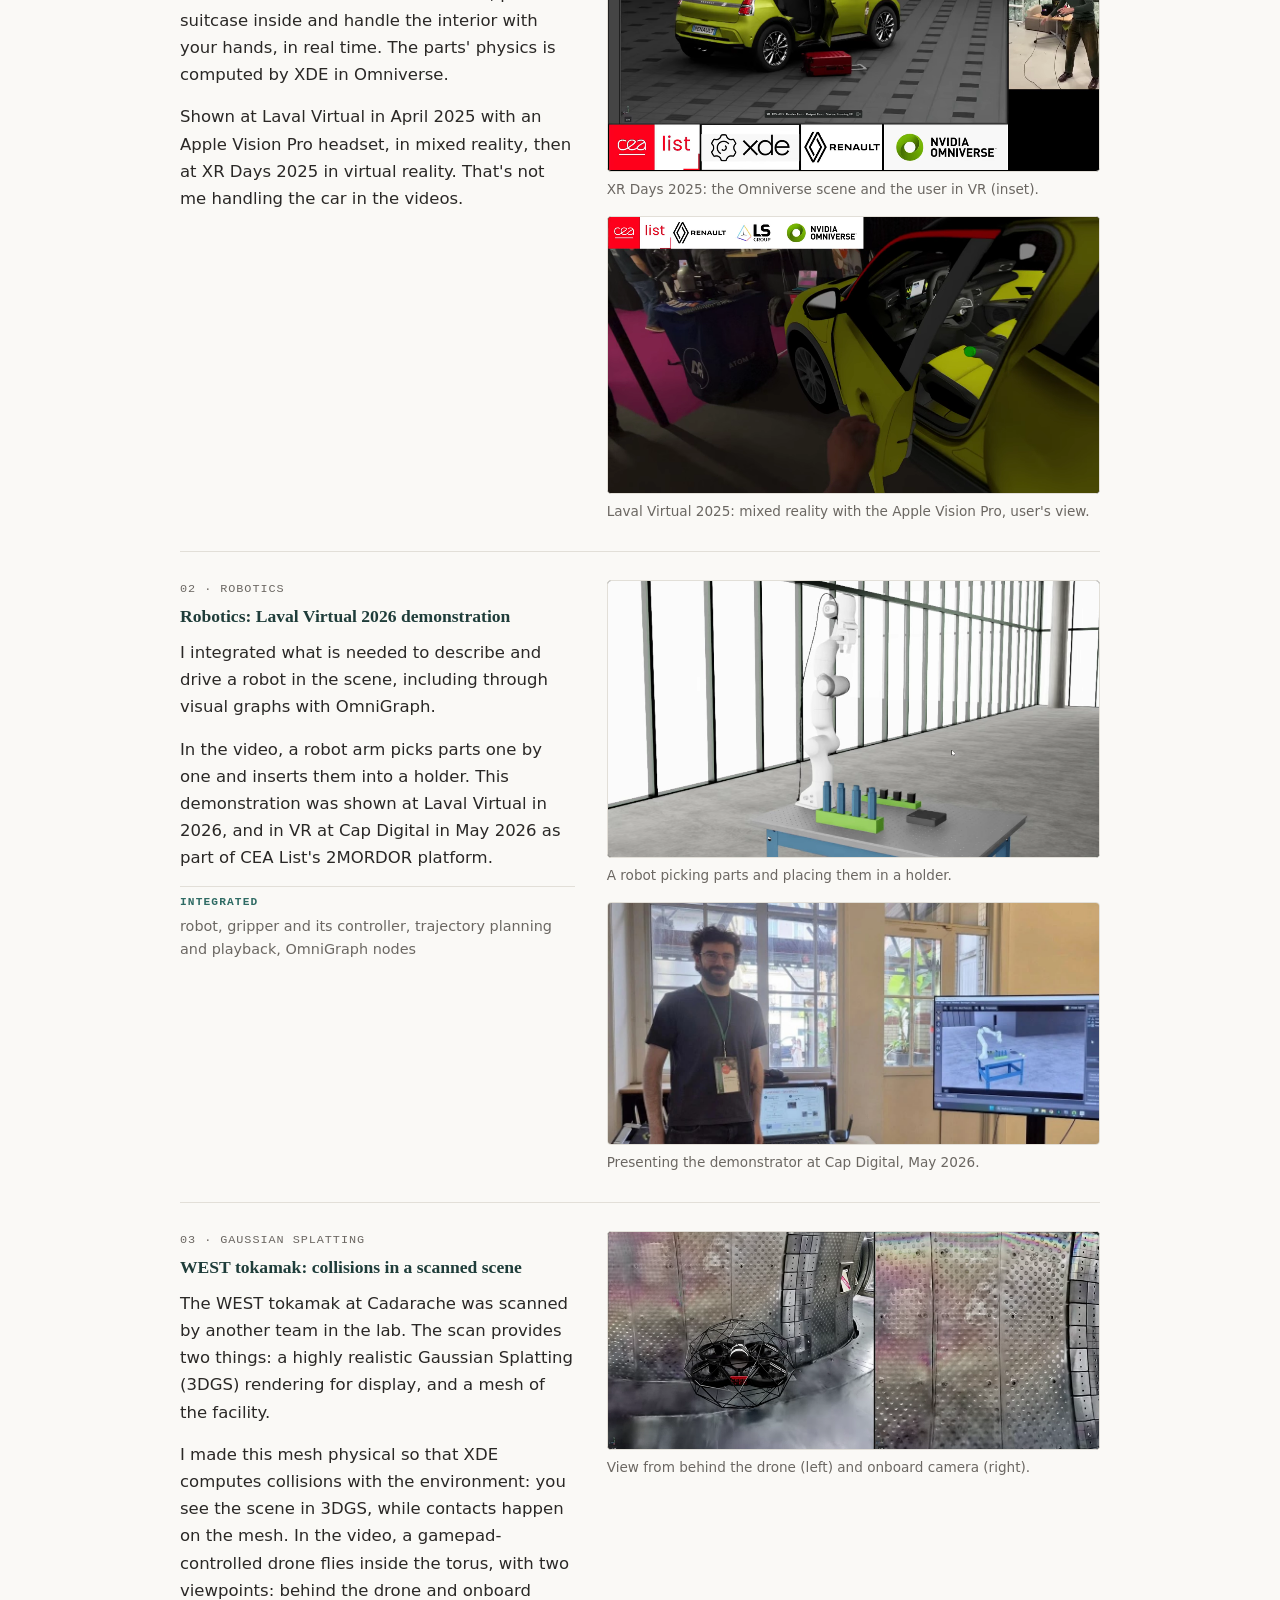
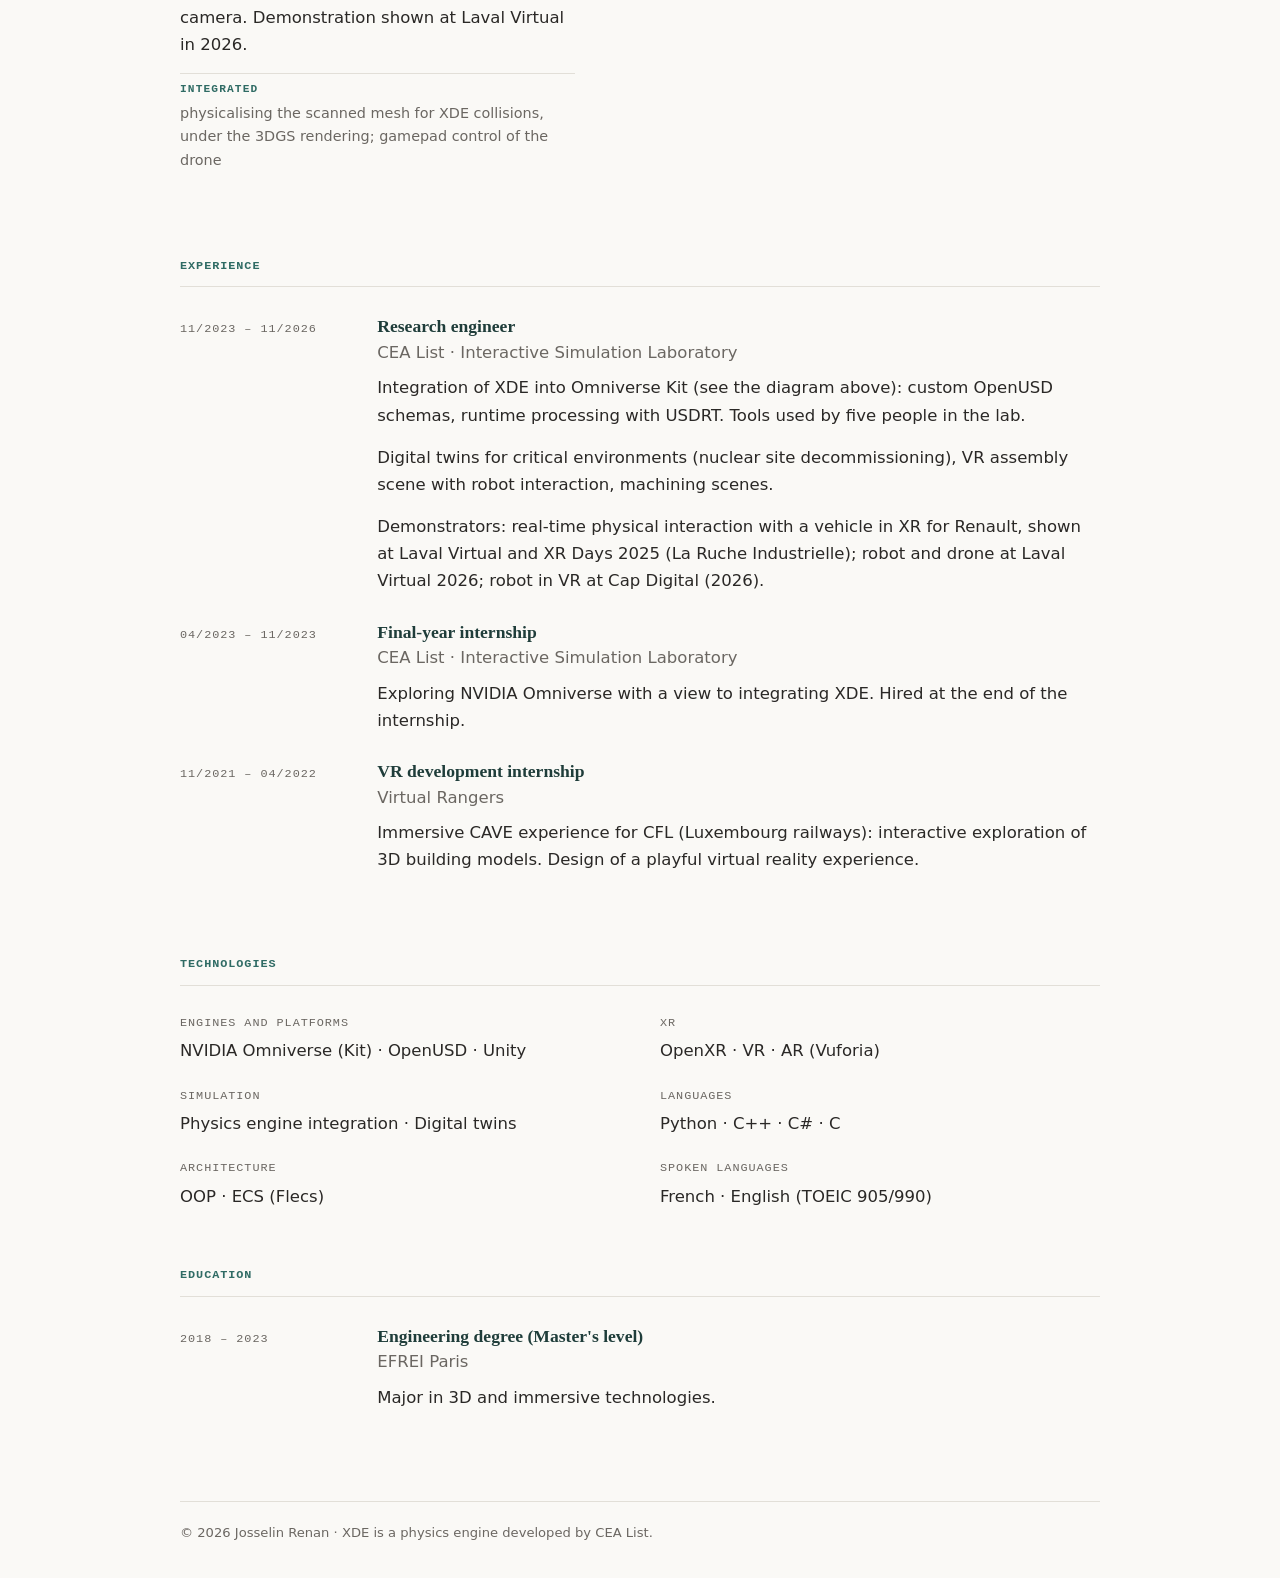
==== commit 37145ce2: "Intégration : paragraphe d'introduction découpé en phrases courtes Co-Authored-By: Claude Opus 5.5 <" ====
--- a/en/index.html
+++ b/en/index.html
@@ -93,10 +93,11 @@
   <section id="integration" aria-labelledby="integration-title">
     <h2 class="label" id="integration-title">Integration · From XDE to Omniverse</h2>
     <p class="section-intro">
-      XDE is the lab's physics engine: compared with PhysX, the engine bundled with Omniverse, it stands out for
-      its highly accurate handling of multiple simultaneous contacts. Its features are developed by the team's
-      mathematicians and physicists. My role: integrating them into Omniverse, following a structure set up as a team that lets us add new
-      features without breaking those that already exist.
+      XDE is the lab's physics engine. Omniverse already ships its own, PhysX; XDE stands out for its highly
+      accurate handling of multiple simultaneous contacts. Its features are developed by the team's
+      mathematicians and physicists.
+      My role: integrating them into Omniverse. To do so, we follow a structure set up as a team.
+      It lets us add new features without breaking those that already exist.
     </p>
 
     <figure class="arch">
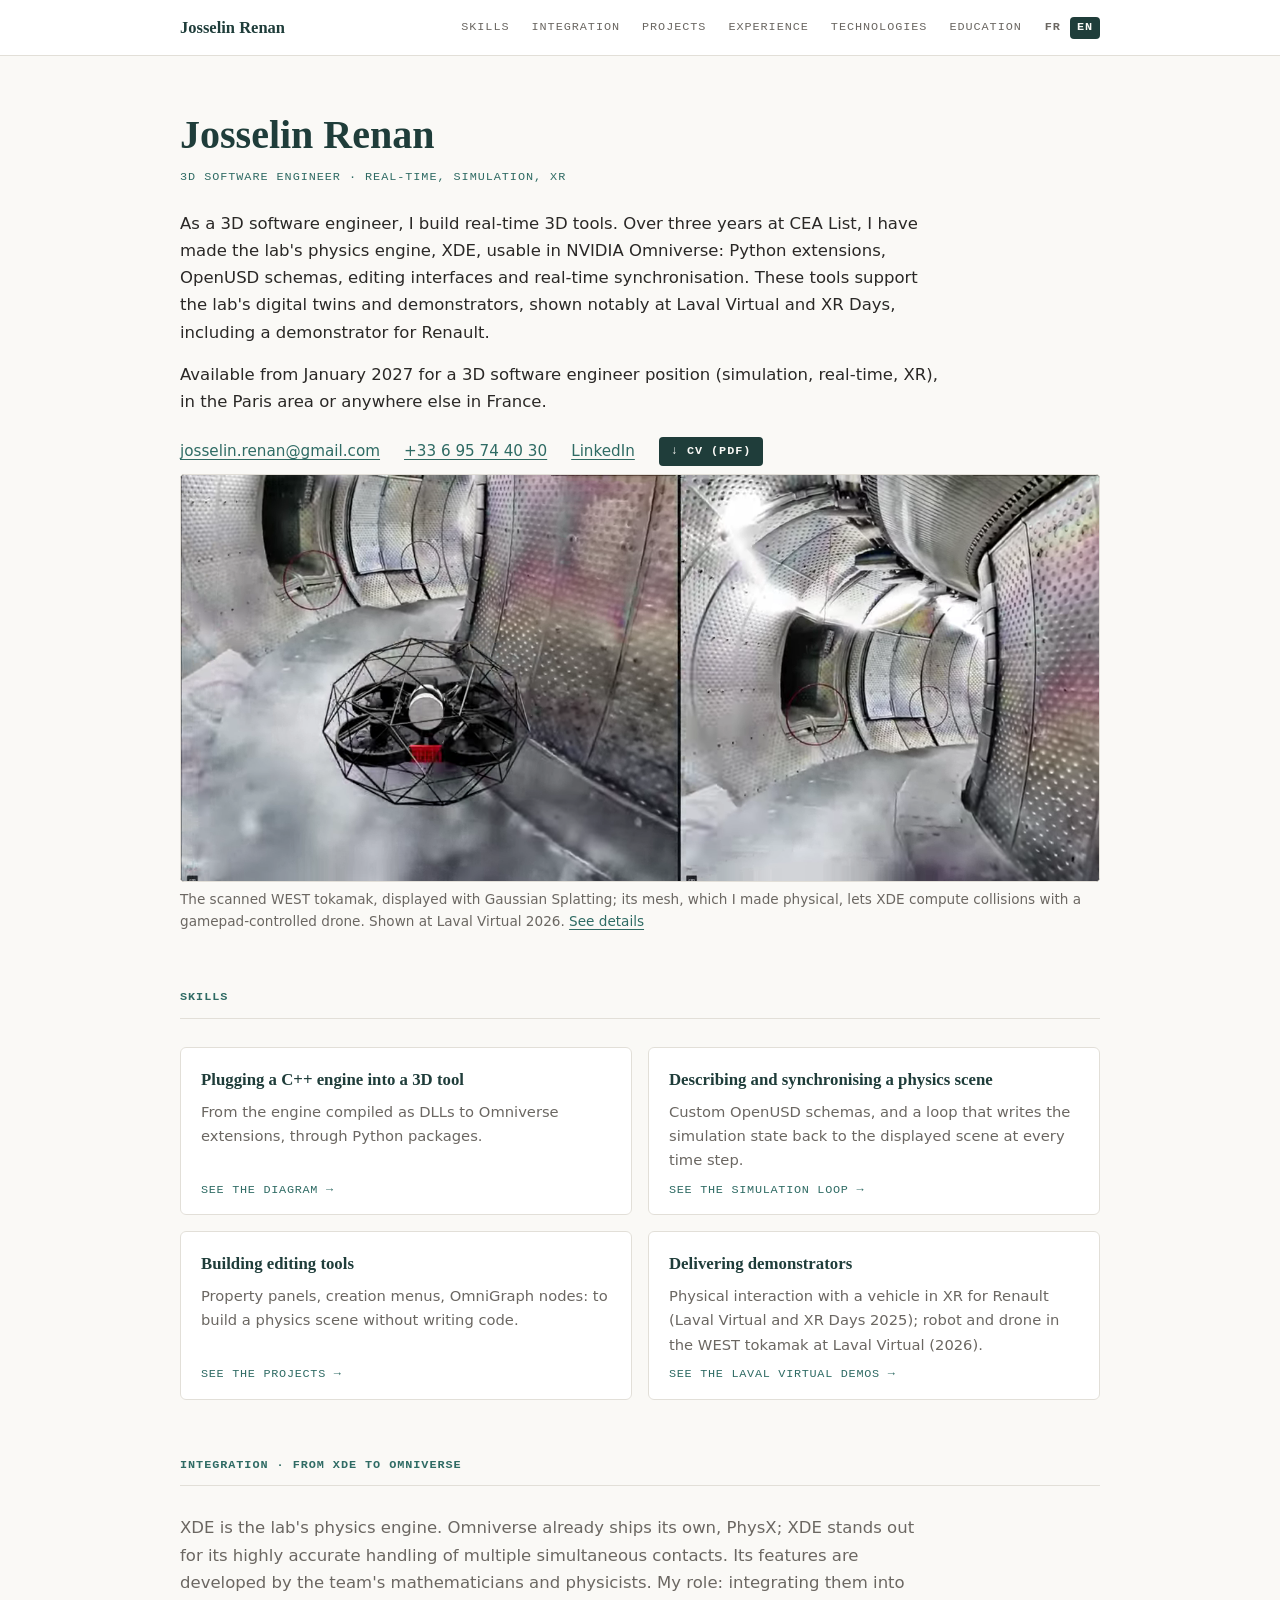
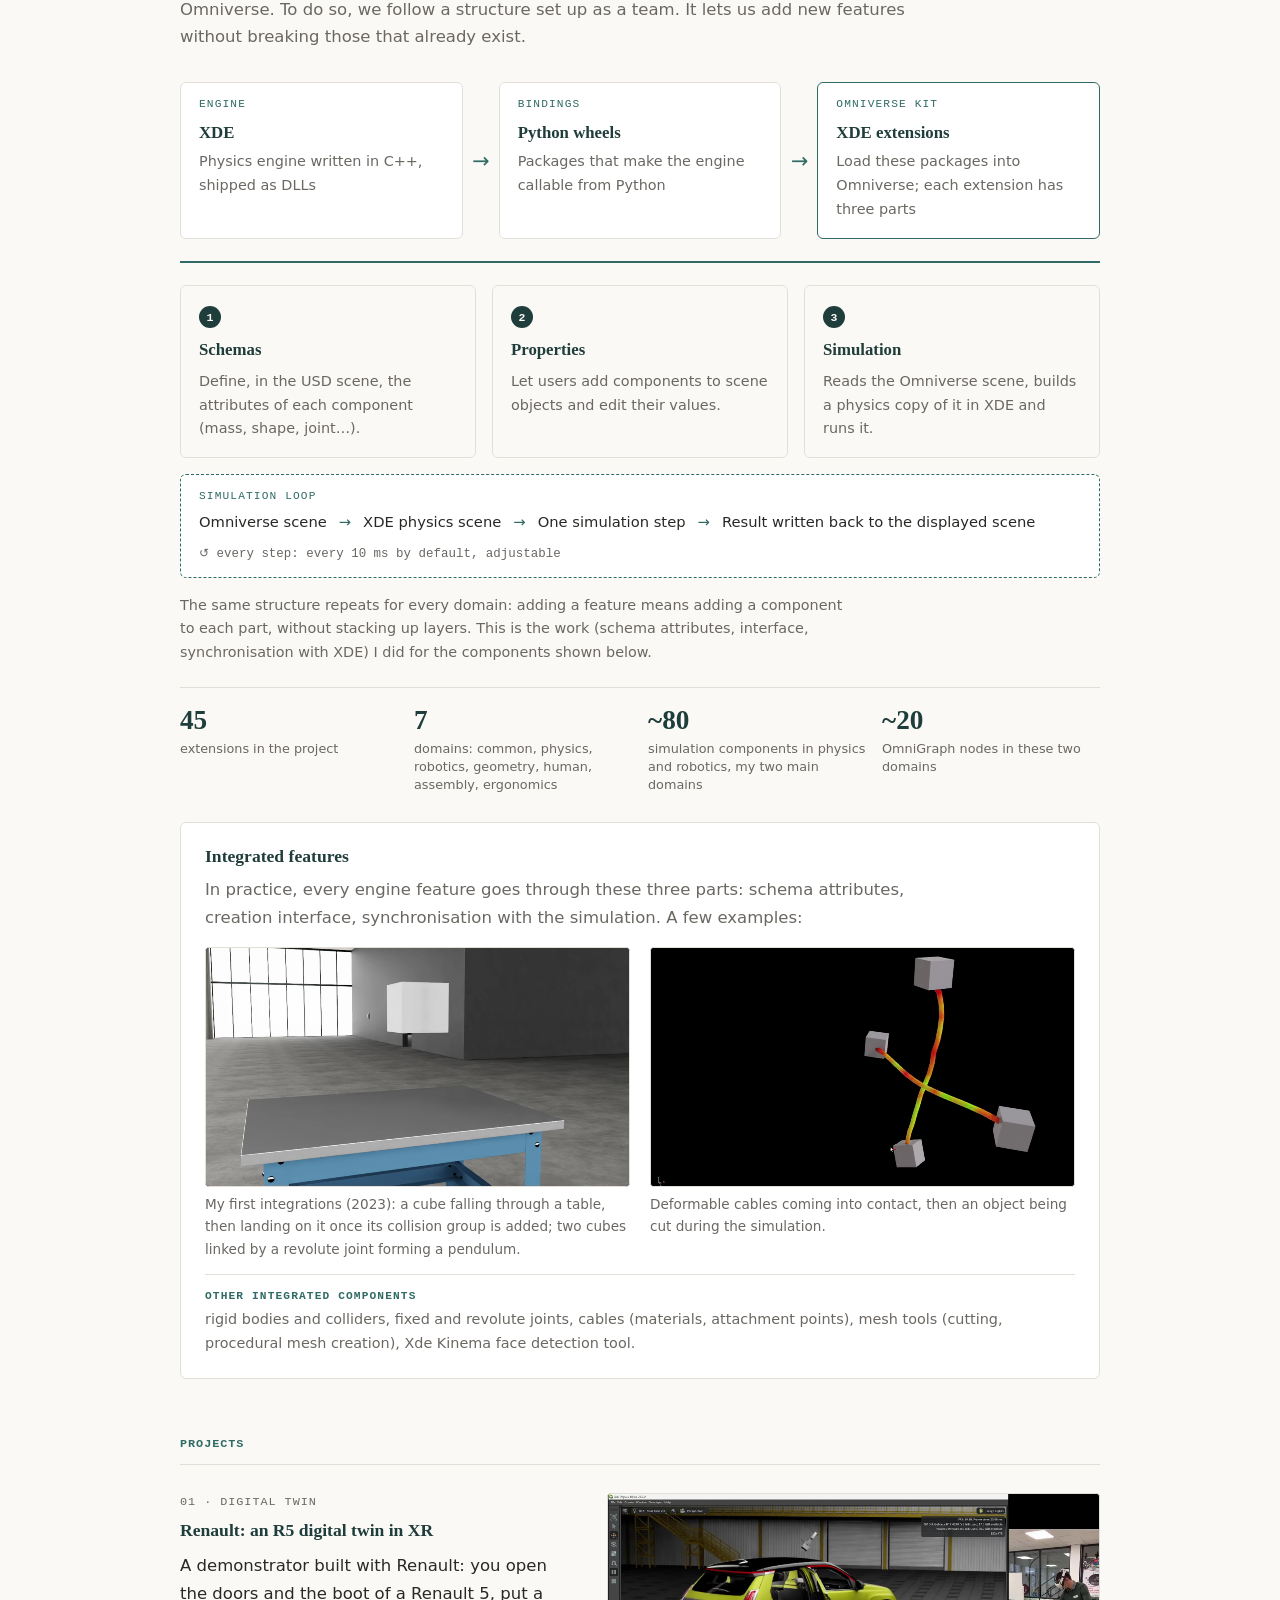
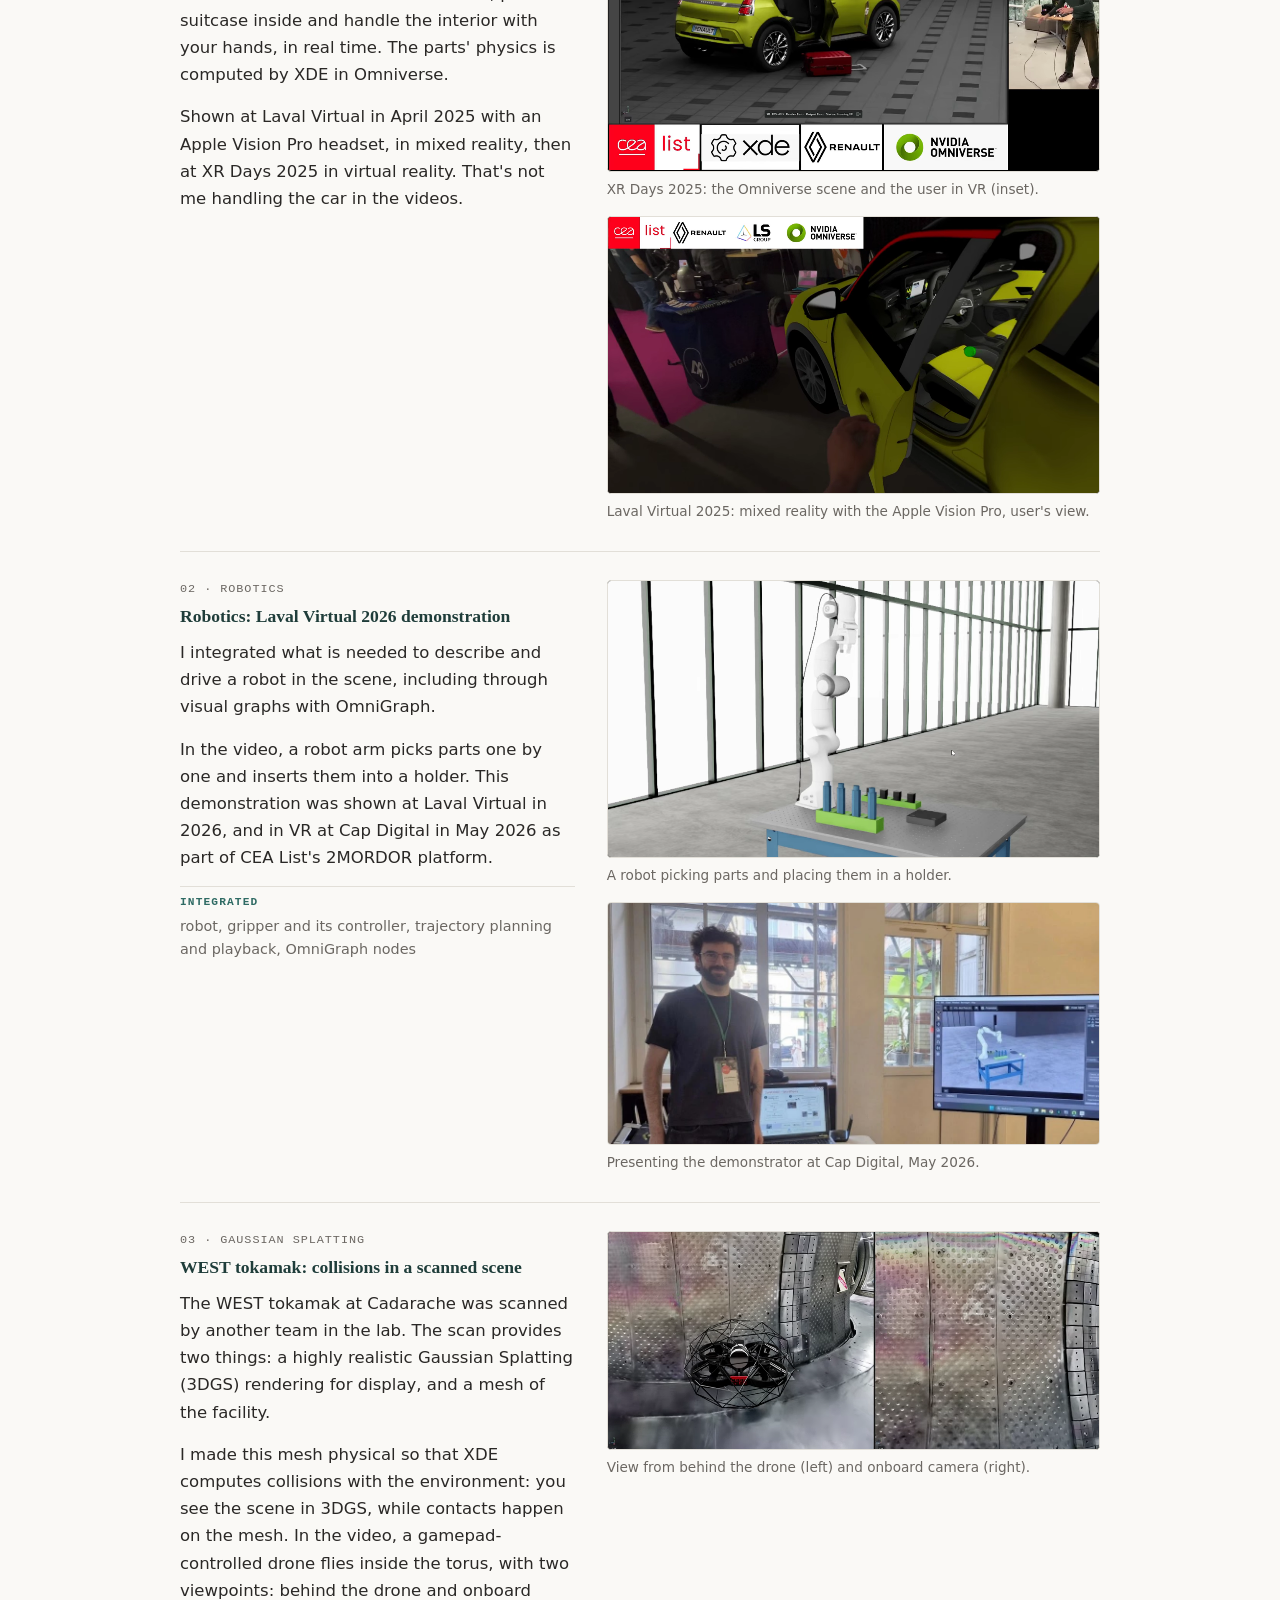
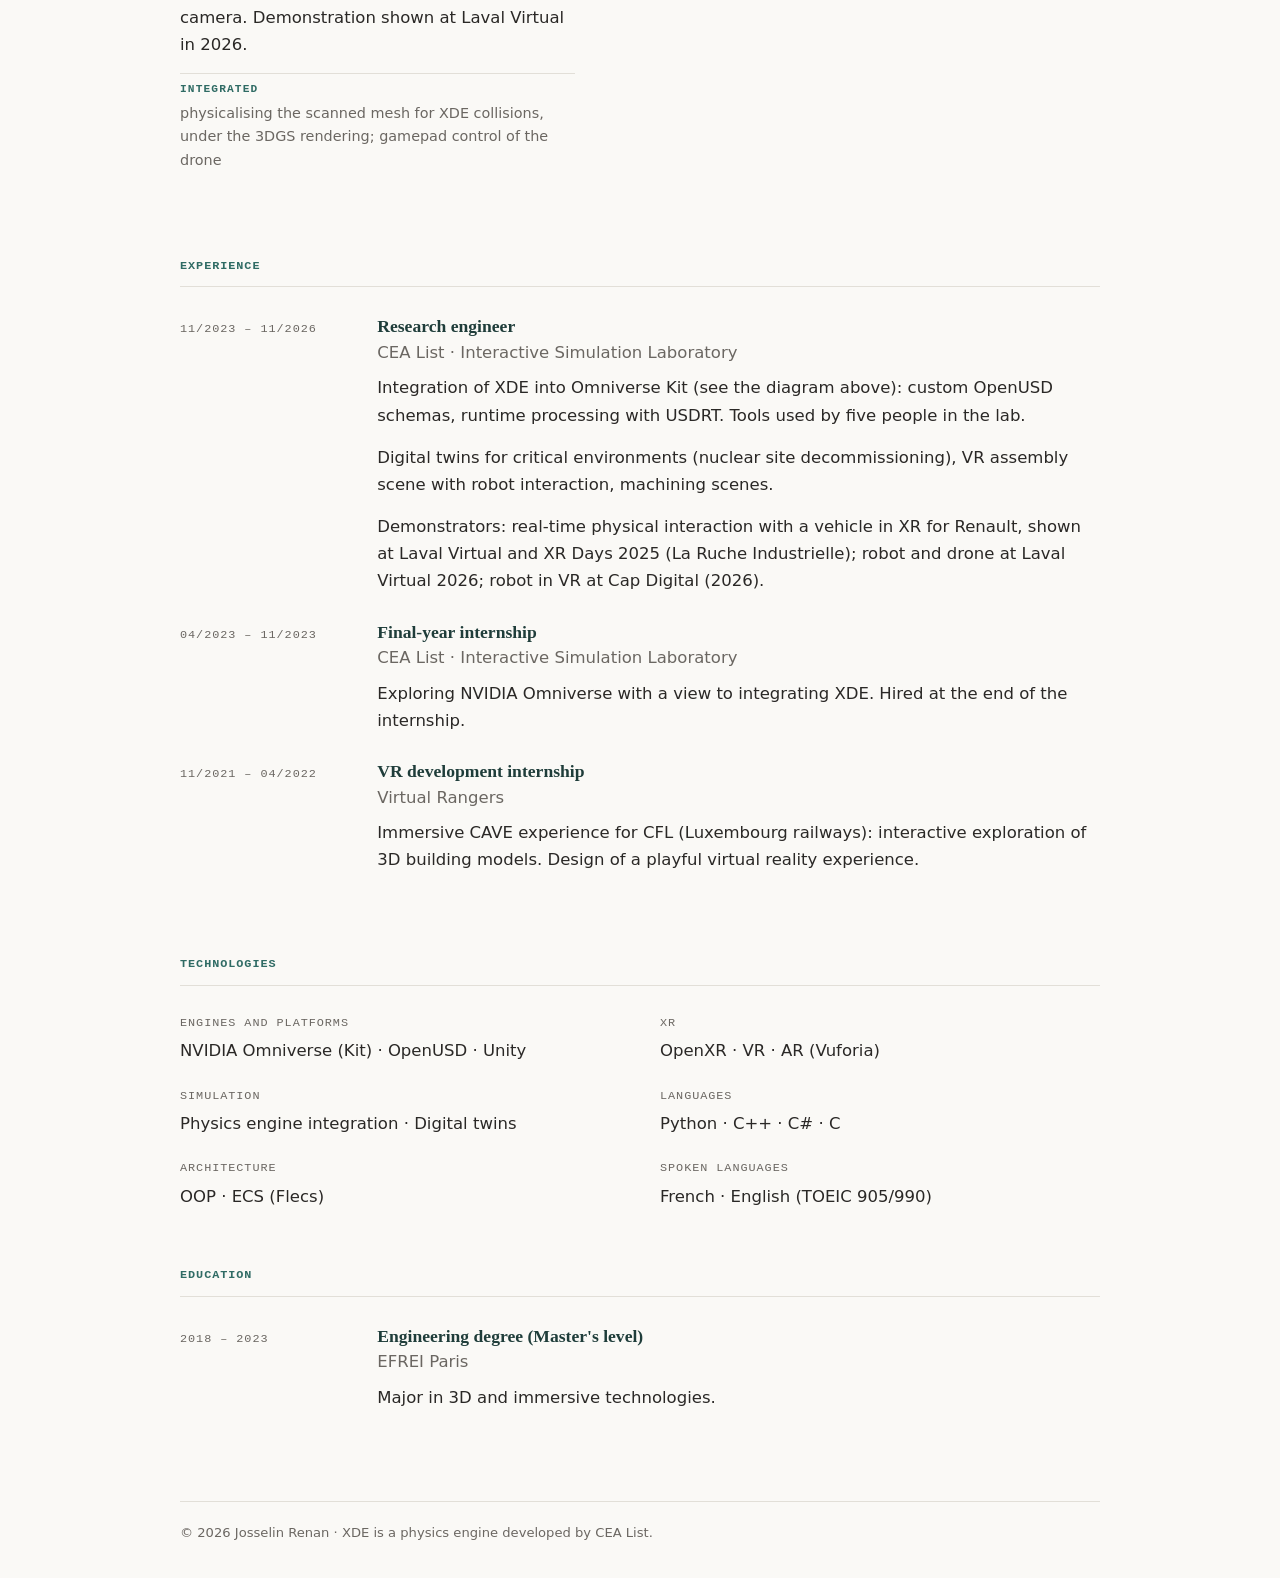
==== commit b96f3bc3: "Adresse du site : jossrenan.github.io Co-Authored-By: Claude Opus 5.5 <noreply@anthropic.com>" ====
--- a/en/index.html
+++ b/en/index.html
@@ -8,14 +8,14 @@
   <meta property="og:title" content="Josselin Renan — 3D Software Engineer">
   <meta property="og:description" content="3D software engineer: real-time 3D tools, simulation and XR (NVIDIA Omniverse, OpenUSD, Python, C++).">
   <meta property="og:type" content="website">
-  <meta property="og:url" content="https://sbyrexii.github.io/en/">
-  <meta property="og:image" content="https://sbyrexii.github.io/og.jpg">
+  <meta property="og:url" content="https://jossrenan.github.io/en/">
+  <meta property="og:image" content="https://jossrenan.github.io/og.jpg">
   <meta property="og:image:width" content="1200">
   <meta property="og:image:height" content="630">
   <meta property="og:image:alt" content="Drone flown inside the scanned WEST tokamak, displayed with Gaussian Splatting in NVIDIA Omniverse.">
   <meta name="twitter:card" content="summary_large_image">
-  <link rel="alternate" hreflang="fr" href="https://sbyrexii.github.io/">
-  <link rel="alternate" hreflang="en" href="https://sbyrexii.github.io/en/">
+  <link rel="alternate" hreflang="fr" href="https://jossrenan.github.io/">
+  <link rel="alternate" hreflang="en" href="https://jossrenan.github.io/en/">
   <link rel="icon" href="data:image/svg+xml,%3Csvg xmlns='http://www.w3.org/2000/svg' viewBox='0 0 32 32'%3E%3Crect width='32' height='32' rx='4' fill='%231f3d3a'/%3E%3Ctext x='16' y='22' font-family='Georgia,serif' font-size='15' font-weight='700' text-anchor='middle' fill='%23faf9f6'%3EJR%3C/text%3E%3C/svg%3E">
   <link rel="stylesheet" href="../css/style.css">
 </head>
